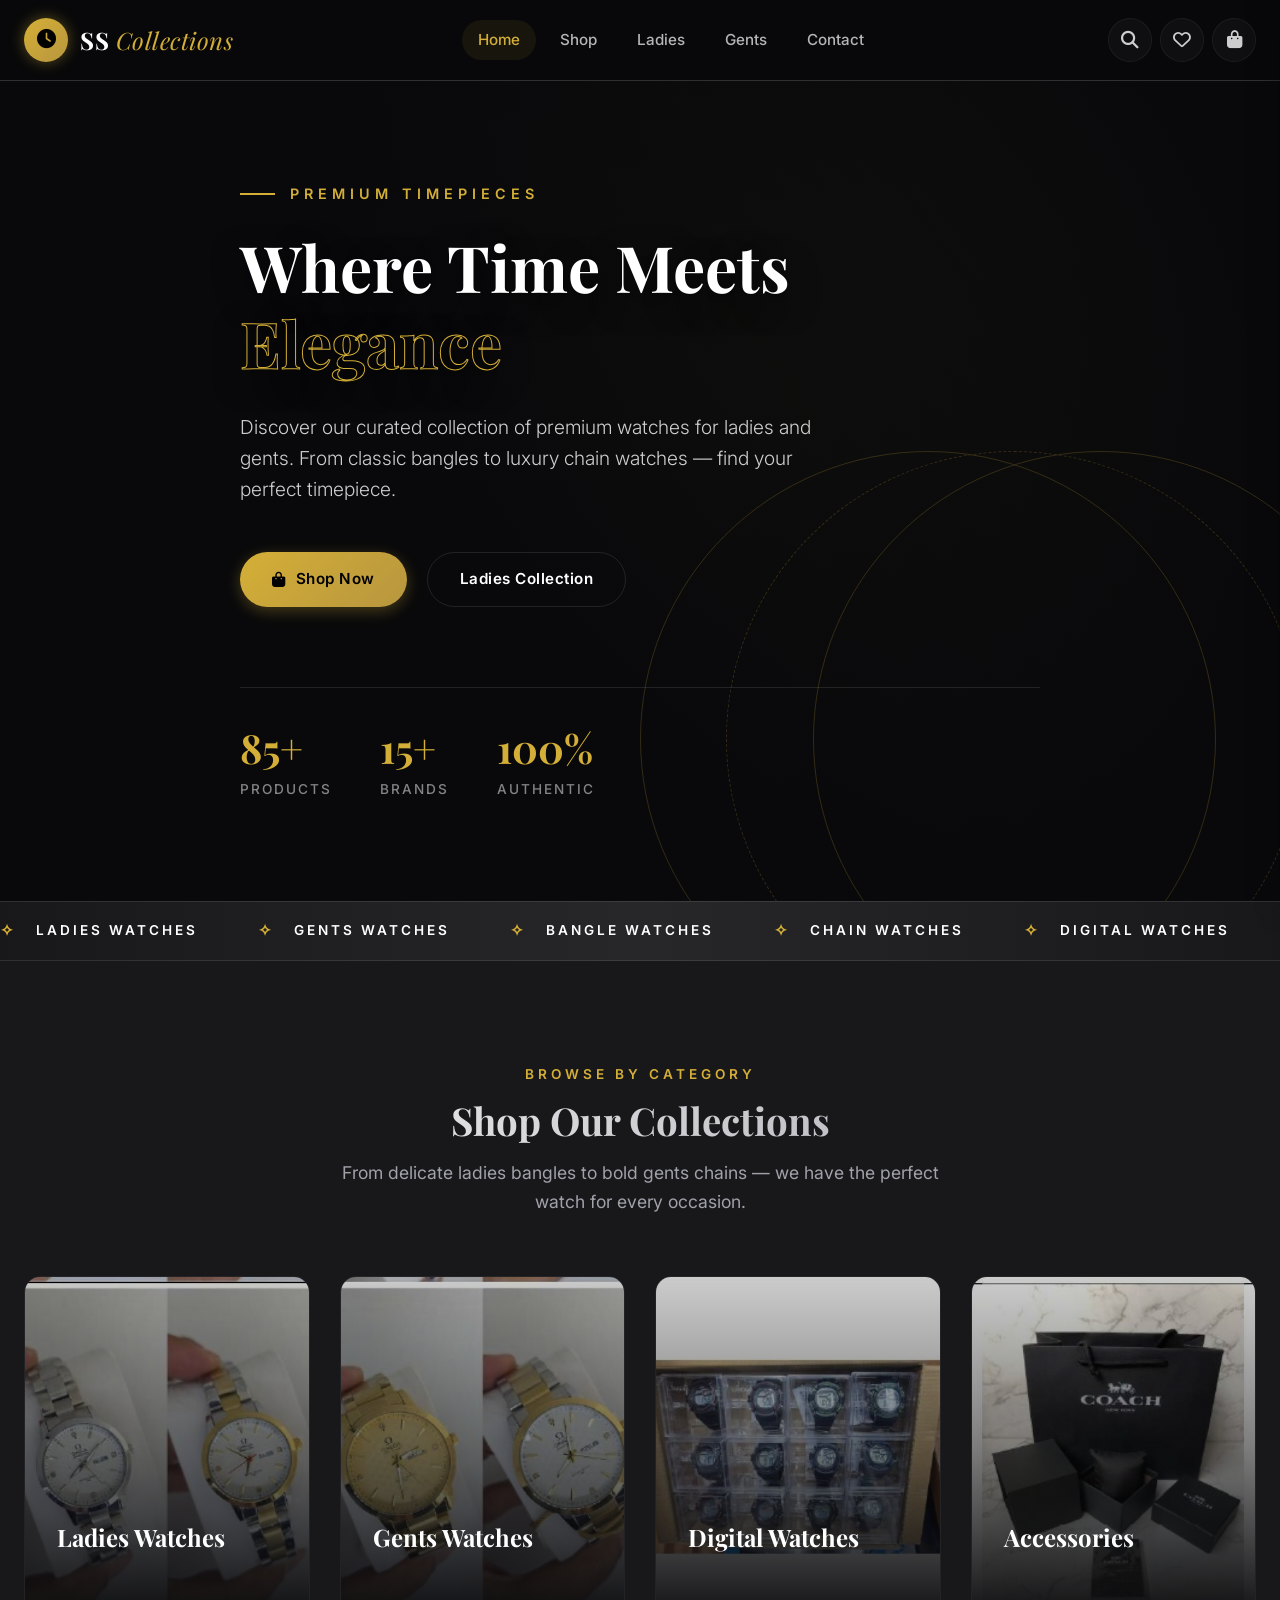
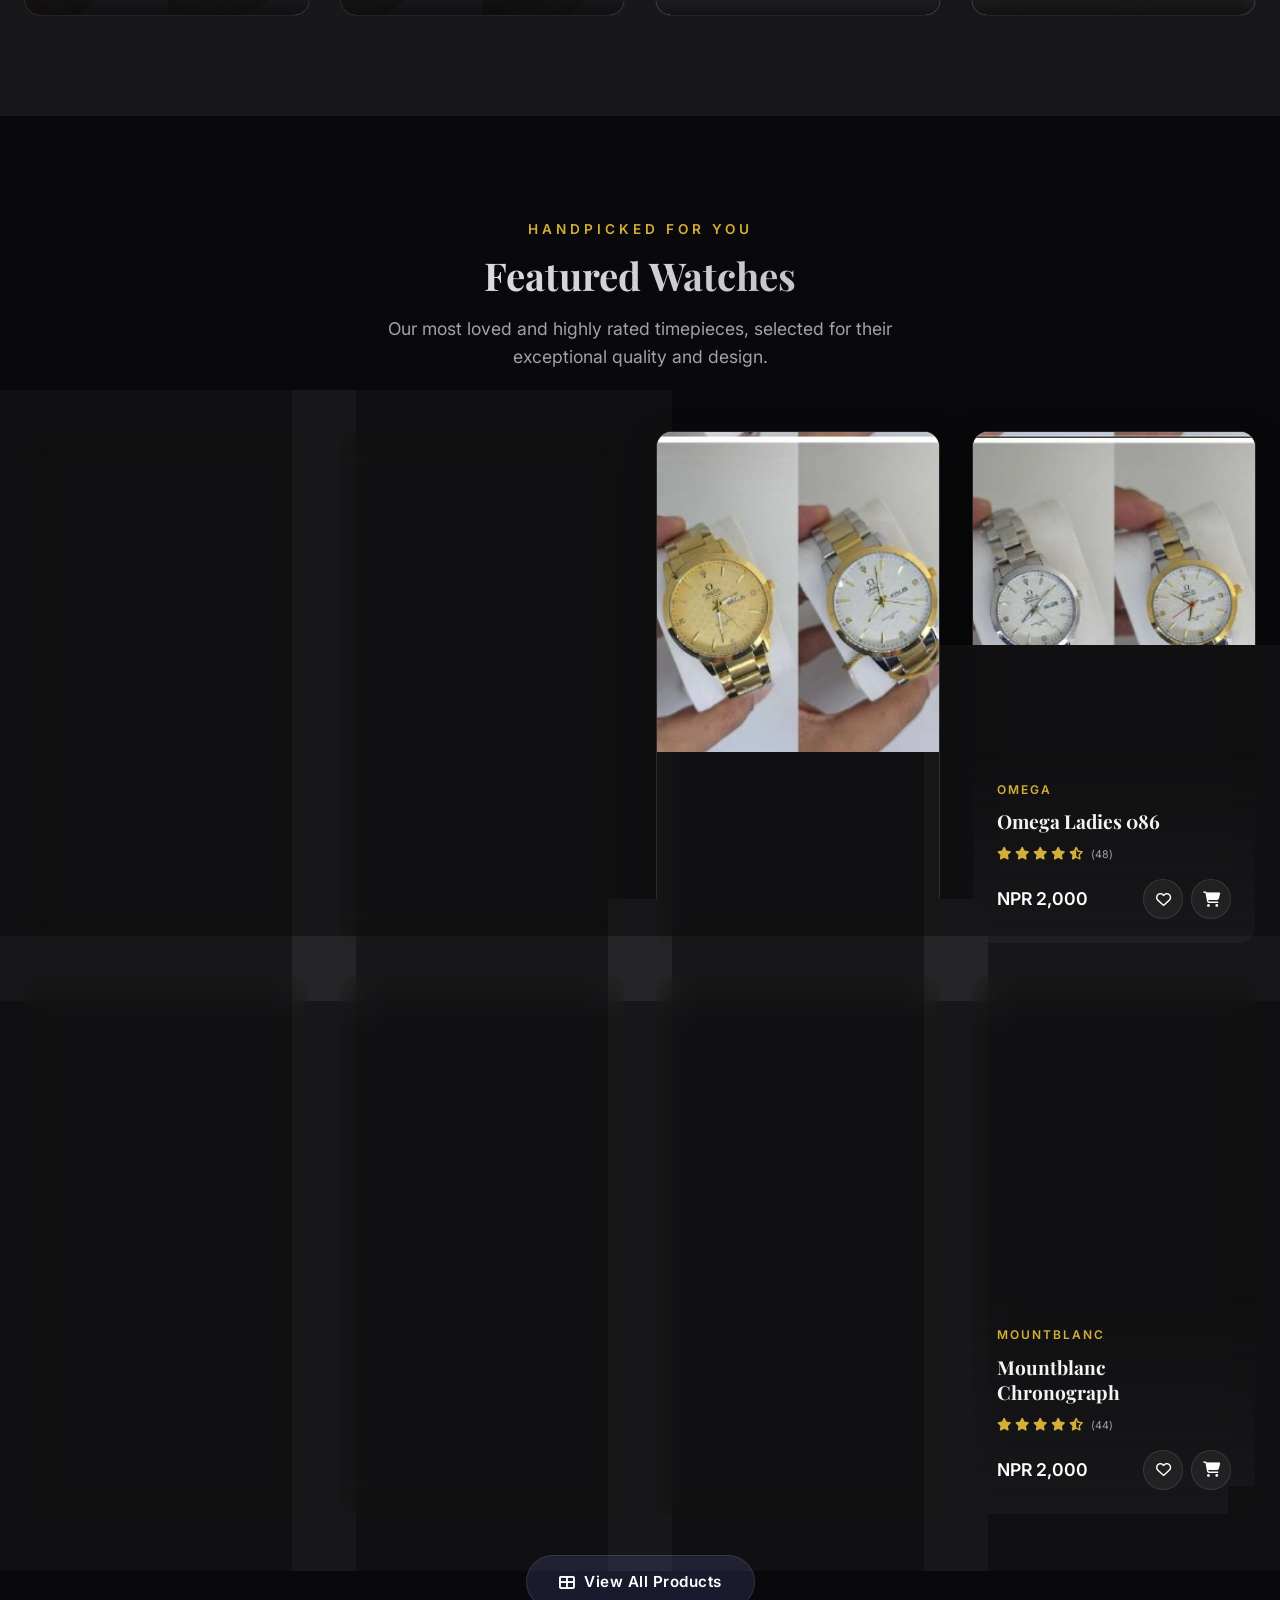
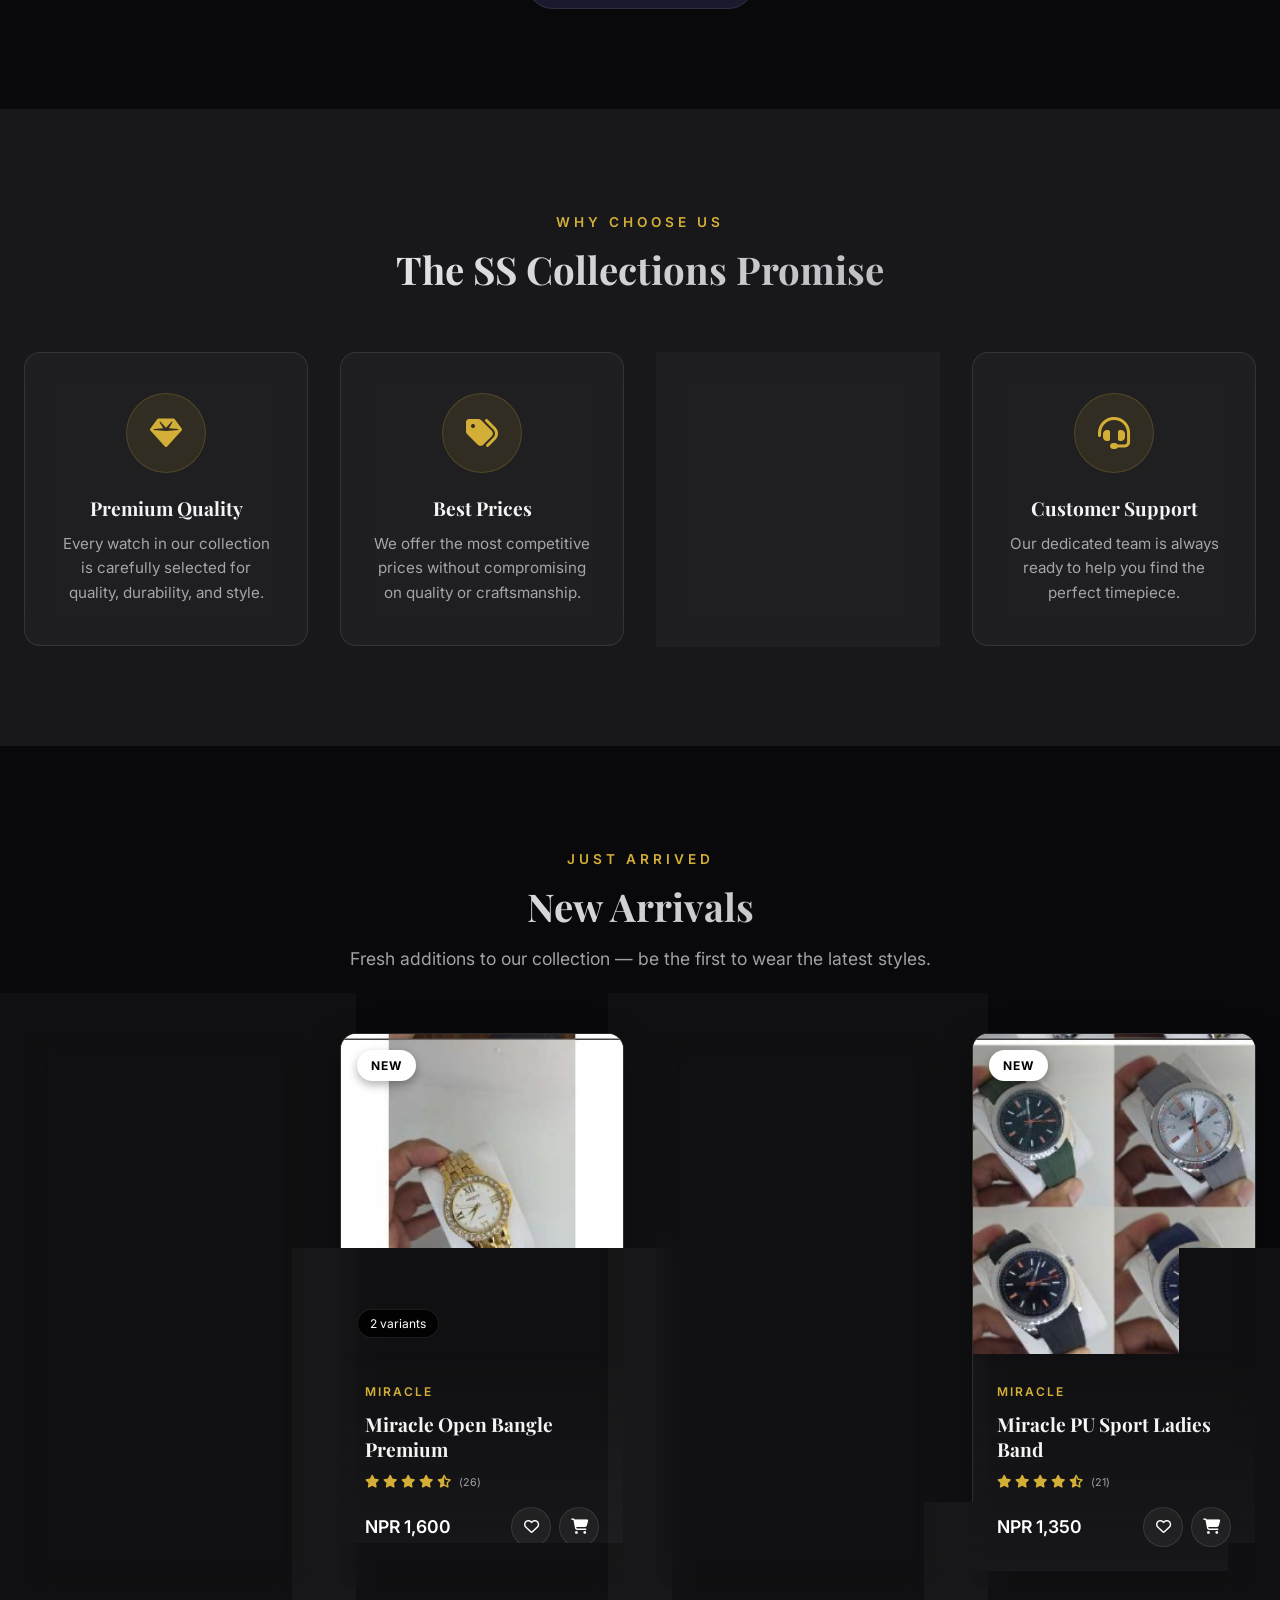
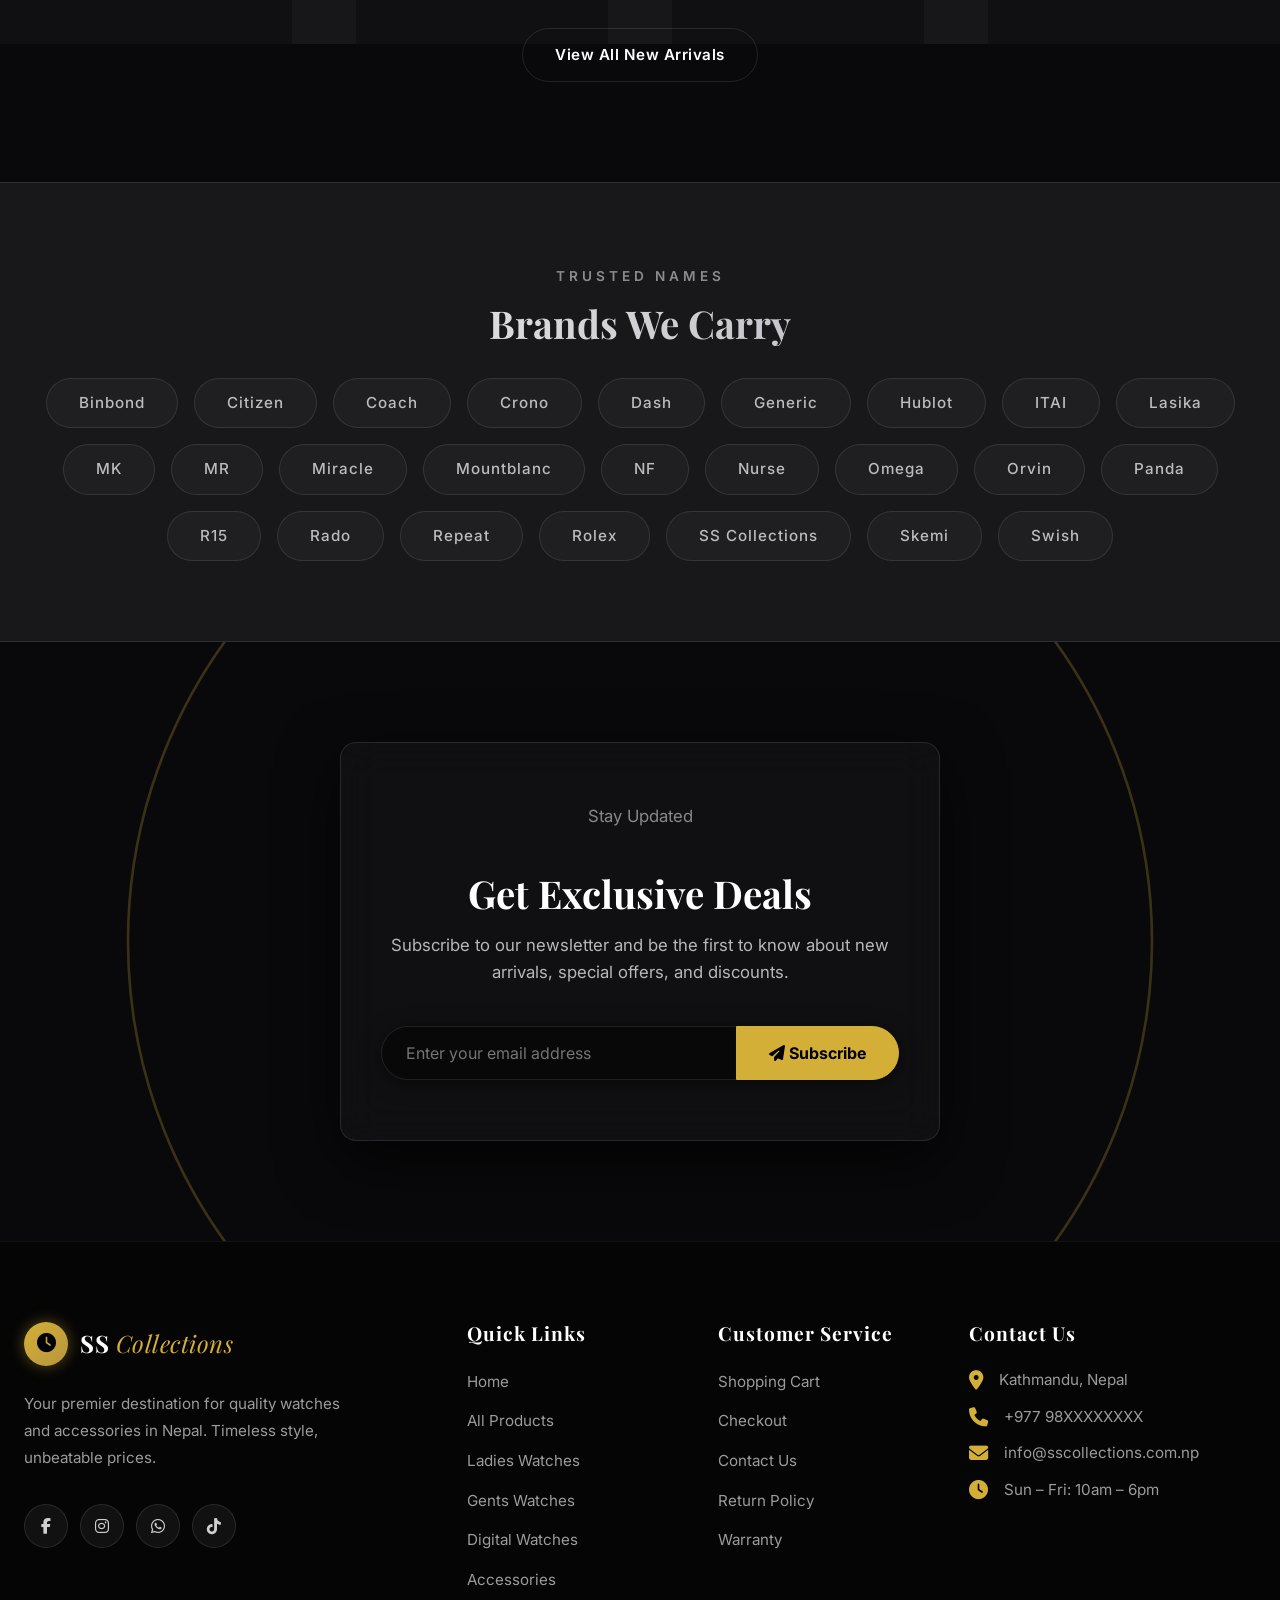
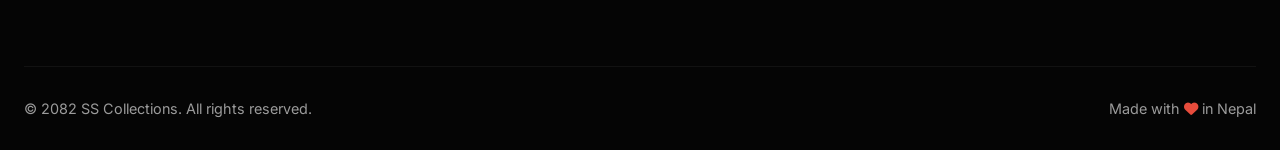
==== website/index.html @ 95a947f8 "feat: redesign frontend with premium dark mode" ====
<!DOCTYPE html>
<html lang="en">
<head>
  <meta charset="UTF-8">
  <meta name="viewport" content="width=device-width, initial-scale=1.0">
  <title>SS Collections – Premium Watches & Accessories</title>
  <meta name="description" content="Shop premium watches, bangle watches, and accessories at SS Collections. Ladies & gents timepieces at the best prices.">
  <link rel="preconnect" href="https://fonts.googleapis.com">
  <link rel="preconnect" href="https://fonts.gstatic.com" crossorigin>
  <link href="https://fonts.googleapis.com/css2?family=Playfair+Display:wght@400;700&family=Inter:wght@300;400;500;600;700&display=swap" rel="stylesheet">
  <link rel="stylesheet" href="https://cdnjs.cloudflare.com/ajax/libs/font-awesome/6.4.0/css/all.min.css">
  <link rel="stylesheet" href="css/style.css">
</head>
<body>

<!-- HEADER -->
<header class="site-header">
  <div class="container">
    <div class="header-top">
      <a href="index.html" class="logo">
        <div class="logo-icon"><i class="fas fa-clock"></i></div>
        <span class="logo-text">SS <span>Collections</span></span>
      </a>
      <nav class="nav-menu" id="navMenu">
        <a href="index.html" class="active">Home</a>
        <a href="shop.html">Shop</a>
        <a href="shop.html?category=ladies">Ladies</a>
        <a href="shop.html?category=gents">Gents</a>
        <a href="contact.html">Contact</a>
      </nav>
      <div class="header-actions">
        <button class="header-btn search-toggle" title="Search"><i class="fas fa-search"></i></button>
        <a href="shop.html?wishlist=1" class="header-btn" title="Wishlist" style="position:relative">
          <i class="far fa-heart"></i>
          <span class="wishlist-badge" style="display:none">0</span>
        </a>
        <button class="header-btn" onclick="openCart()" title="Cart" style="position:relative">
          <i class="fas fa-shopping-bag"></i>
          <span class="cart-badge" style="display:none">0</span>
        </button>
        <button class="hamburger" id="hamburger" onclick="document.getElementById('navMenu').classList.toggle('open'); this.classList.toggle('active')">
          <span></span><span></span><span></span>
        </button>
      </div>
    </div>
  </div>
  <div class="search-bar" id="searchBar">
    <div class="search-bar-inner">
      <i class="fas fa-search" style="color:var(--muted)"></i>
      <input type="text" placeholder="Search watches, brands...">
      <button><i class="fas fa-arrow-right"></i></button>
    </div>
  </div>
</header>

<!-- HERO -->
<section class="hero">
  <div class="hero-bg"></div>
  <div class="container">
    <div class="hero-content">
      <p class="subtitle">Premium Timepieces</p>
      <h1>Where Time Meets <em>Elegance</em></h1>
      <p>Discover our curated collection of premium watches for ladies and gents. From classic bangles to luxury chain watches — find your perfect timepiece.</p>
      <div class="hero-btns">
        <a href="shop.html" class="btn btn-primary btn-icon"><i class="fas fa-shopping-bag"></i> Shop Now</a>
        <a href="shop.html?category=ladies" class="btn btn-outline">Ladies Collection</a>
      </div>
      <div class="hero-stats">
        <div class="hero-stat"><strong id="totalCount">85+</strong><span>Products</span></div>
        <div class="hero-stat"><strong>15+</strong><span>Brands</span></div>
        <div class="hero-stat"><strong>100%</strong><span>Authentic</span></div>
      </div>
    </div>
  </div>
  <div class="hero-decor" aria-hidden="true">
    <div class="hero-decor-circle"></div>
    <div class="hero-decor-circle"></div>
    <div class="hero-decor-circle"></div>
  </div>
</section>

<!-- MARQUEE -->
<div class="marquee-strip">
  <div class="marquee-inner">
    <span>Ladies Watches</span><span>Gents Watches</span><span>Bangle Watches</span>
    <span>Chain Watches</span><span>Digital Watches</span><span>Gift Boxes</span>
    <span>Watch Stands</span><span>Premium Quality</span><span>Best Prices</span>
    <span>Ladies Watches</span><span>Gents Watches</span><span>Bangle Watches</span>
    <span>Chain Watches</span><span>Digital Watches</span><span>Gift Boxes</span>
    <span>Watch Stands</span><span>Premium Quality</span><span>Best Prices</span>
  </div>
</div>

<!-- CATEGORIES -->
<section class="section" style="background: var(--bg2);">
  <div class="container">
    <div class="section-header">
      <p class="subtitle">Browse by Category</p>
      <h2>Shop Our Collections</h2>
      <p>From delicate ladies bangles to bold gents chains — we have the perfect watch for every occasion.</p>
    </div>
    <div class="categories-grid" id="categoriesGrid"></div>
  </div>
</section>

<!-- FEATURED PRODUCTS -->
<section class="section">
  <div class="container">
    <div class="section-header">
      <p class="subtitle">Handpicked For You</p>
      <h2>Featured Watches</h2>
      <p>Our most loved and highly rated timepieces, selected for their exceptional quality and design.</p>
    </div>
    <div class="products-grid" id="featuredGrid"></div>
    <div class="text-center" style="margin-top:40px">
      <a href="shop.html" class="btn btn-dark btn-icon"><i class="fas fa-th-large"></i> View All Products</a>
    </div>
  </div>
</section>

<!-- WHY CHOOSE US -->
<section class="section" style="background: var(--bg2);">
  <div class="container">
    <div class="section-header">
      <p class="subtitle">Why Choose Us</p>
      <h2>The SS Collections Promise</h2>
    </div>
    <div class="features-grid">
      <div class="feature-card">
        <div class="feature-icon"><i class="fas fa-gem"></i></div>
        <h3>Premium Quality</h3>
        <p>Every watch in our collection is carefully selected for quality, durability, and style.</p>
      </div>
      <div class="feature-card">
        <div class="feature-icon"><i class="fas fa-tags"></i></div>
        <h3>Best Prices</h3>
        <p>We offer the most competitive prices without compromising on quality or craftsmanship.</p>
      </div>
      <div class="feature-card">
        <div class="feature-icon"><i class="fas fa-truck"></i></div>
        <h3>Fast Delivery</h3>
        <p>Quick and reliable delivery straight to your doorstep across Nepal.</p>
      </div>
      <div class="feature-card">
        <div class="feature-icon"><i class="fas fa-headset"></i></div>
        <h3>Customer Support</h3>
        <p>Our dedicated team is always ready to help you find the perfect timepiece.</p>
      </div>
    </div>
  </div>
</section>

<!-- NEW ARRIVALS -->
<section class="section">
  <div class="container">
    <div class="section-header">
      <p class="subtitle">Just Arrived</p>
      <h2>New Arrivals</h2>
      <p>Fresh additions to our collection — be the first to wear the latest styles.</p>
    </div>
    <div class="products-grid" id="newGrid"></div>
    <div class="text-center" style="margin-top:40px">
      <a href="shop.html?sort=newest" class="btn btn-outline">View All New Arrivals</a>
    </div>
  </div>
</section>

<!-- BRANDS -->
<section class="brands-section">
  <div class="container">
    <div class="section-header" style="margin-bottom:32px">
      <p class="subtitle" style="color:rgba(255,255,255,0.5)">Trusted Names</p>
      <h2 style="color:#fff">Brands We Carry</h2>
    </div>
    <div class="brands-grid" id="brandsGrid"></div>
  </div>
</section>

<!-- NEWSLETTER -->
<section class="newsletter">
  <div class="container">
    <div class="newsletter-inner">
      <p class="subtitle" style="color:rgba(255,255,255,0.5)">Stay Updated</p>
      <h2>Get Exclusive Deals</h2>
      <p>Subscribe to our newsletter and be the first to know about new arrivals, special offers, and discounts.</p>
      <form class="newsletter-form" onsubmit="event.preventDefault(); showToast('Thank you for subscribing!', 'success')">
        <input type="email" placeholder="Enter your email address" required>
        <button type="submit"><i class="fas fa-paper-plane"></i> Subscribe</button>
      </form>
    </div>
  </div>
</section>

<!-- FOOTER -->
<footer class="site-footer">
  <div class="container">
    <div class="footer-grid">
      <div class="footer-brand">
        <a href="index.html" class="logo">
          <div class="logo-icon"><i class="fas fa-clock"></i></div>
          <span class="logo-text" style="color:#fff">SS <span>Collections</span></span>
        </a>
        <p>Your premier destination for quality watches and accessories in Nepal. Timeless style, unbeatable prices.</p>
        <div class="footer-social">
          <a href="#" class="social-btn"><i class="fab fa-facebook-f"></i></a>
          <a href="#" class="social-btn"><i class="fab fa-instagram"></i></a>
          <a href="#" class="social-btn"><i class="fab fa-whatsapp"></i></a>
          <a href="#" class="social-btn"><i class="fab fa-tiktok"></i></a>
        </div>
      </div>
      <div class="footer-col">
        <h4>Quick Links</h4>
        <ul>
          <li><a href="index.html">Home</a></li>
          <li><a href="shop.html">All Products</a></li>
          <li><a href="shop.html?category=ladies">Ladies Watches</a></li>
          <li><a href="shop.html?category=gents">Gents Watches</a></li>
          <li><a href="shop.html?category=digital">Digital Watches</a></li>
          <li><a href="shop.html?category=accessories">Accessories</a></li>
        </ul>
      </div>
      <div class="footer-col">
        <h4>Customer Service</h4>
        <ul>
          <li><a href="cart.html">Shopping Cart</a></li>
          <li><a href="checkout.html">Checkout</a></li>
          <li><a href="contact.html">Contact Us</a></li>
          <li><a href="#">Return Policy</a></li>
          <li><a href="#">Warranty</a></li>
        </ul>
      </div>
      <div class="footer-col">
        <h4>Contact Us</h4>
        <ul class="footer-contact">
          <li><i class="fas fa-map-marker-alt"></i><span>Kathmandu, Nepal</span></li>
          <li><i class="fas fa-phone"></i><span>+977 98XXXXXXXX</span></li>
          <li><i class="fas fa-envelope"></i><span>info@sscollections.com.np</span></li>
          <li><i class="fas fa-clock"></i><span>Sun – Fri: 10am – 6pm</span></li>
        </ul>
      </div>
    </div>
    <div class="footer-bottom">
      <p>© 2082 SS Collections. All rights reserved.</p>
      <p>Made with <i class="fas fa-heart" style="color:#e74c3c"></i> in Nepal</p>
    </div>
  </div>
</footer>

<!-- CART DRAWER -->
<div class="cart-drawer" id="cartDrawer">
  <div class="cart-drawer-header">
    <h3>Shopping Cart &nbsp;<span class="cart-badge" style="display:none; position:static; background:var(--gold)">0</span></h3>
    <button class="close-cart" onclick="closeCart()"><i class="fas fa-times"></i></button>
  </div>
  <div class="cart-drawer-body" id="cartDrawerBody"></div>
  <div class="cart-drawer-footer" id="cartDrawerFooter" style="display:none">
    <div class="cart-total-row">
      <span>Subtotal</span>
      <span class="amount" id="cartDrawerTotal">NPR 0</span>
    </div>
    <a href="cart.html" class="btn btn-outline btn-full">View Cart</a>
    <a href="checkout.html" class="btn btn-primary btn-full" style="margin-top:8px">Checkout</a>
  </div>
</div>
<div class="cart-overlay" id="cartOverlay" onclick="closeCart()"></div>

<!-- PRODUCT MODAL -->
<div class="modal" id="productModal">
  <div class="modal-overlay"></div>
  <div class="modal-content">
    <button class="modal-close" onclick="closeModal()"><i class="fas fa-times"></i></button>
    <div class="modal-body"></div>
  </div>
</div>

<!-- BACK TO TOP -->
<button id="backToTop" title="Back to top"><i class="fas fa-arrow-up"></i></button>

<script src="js/products.js"></script>
<script src="js/app.js"></script>
<script>
  document.addEventListener('DOMContentLoaded', () => {
    // Categories
    const catGrid = document.getElementById('categoriesGrid');
    if (catGrid) {
      catGrid.innerHTML = CATEGORIES.map(c => `
        <a href="shop.html?category=${c.id}" class="category-card">
          <img src="${IMG_BASE}${c.image}" alt="${c.name}" onerror="this.style.display='none'">
          <div class="category-overlay">
            <i class="fas ${c.icon}"></i>
            <h3>${c.name}</h3>
            <p>${c.desc}</p>
          </div>
          <div class="category-arrow"><i class="fas fa-arrow-right"></i></div>
        </a>
      `).join('');
    }

    // Featured Products
    const featuredGrid = document.getElementById('featuredGrid');
    if (featuredGrid) {
      const featured = PRODUCTS.filter(p => p.featured).slice(0, 8);
      featuredGrid.innerHTML = featured.map(p => createProductCard(p)).join('');
    }

    // New Arrivals
    const newGrid = document.getElementById('newGrid');
    if (newGrid) {
      const newArrivals = PRODUCTS.filter(p => p.isNew).slice(0, 4);
      newGrid.innerHTML = newArrivals.map(p => createProductCard(p)).join('');
    }

    // Brands
    const brandsGrid = document.getElementById('brandsGrid');
    if (brandsGrid) {
      brandsGrid.innerHTML = BRANDS.map(b => `
        <a href="shop.html?brand=${encodeURIComponent(b)}" class="brand-pill">${b}</a>
      `).join('');
    }

    // Total count
    const totalEl = document.getElementById('totalCount');
    if (totalEl) totalEl.textContent = PRODUCTS.length + '+';
  });
</script>
</body>
</html>
---- website/css/style.css ----
/* ===== RESET & ROOT ===== */
*, *::before, *::after { box-sizing: border-box; margin: 0; padding: 0; }
html { scroll-behavior: smooth; font-size: 16px; }
body { 
  font-family: 'Inter', sans-serif; 
  background: #09090b; 
  color: #f4f4f5; 
  line-height: 1.6; 
  overflow-x: hidden; 
}
img { max-width: 100%; display: block; }
a { text-decoration: none; color: inherit; transition: all 0.3s ease; }
button { cursor: pointer; border: none; background: none; font-family: inherit; }
input, select, textarea { font-family: inherit; }
ul { list-style: none; }

:root {
  --bg: #09090b;
  --bg2: #18181b;
  --primary: #c9a84c;
  --gold: #d4af37;
  --gold-light: #f3e5ab;
  --gold-pale: rgba(212, 175, 55, 0.15);
  --text: #f4f4f5;
  --muted: #a1a1aa;
  --border: rgba(255, 255, 255, 0.1);
  --card: rgba(24, 24, 27, 0.6);
  --header: rgba(9, 9, 11, 0.85);
  --footer: #050505;
  --radius: 16px;
  --radius-sm: 8px;
  --shadow: 0 8px 32px 0 rgba(0, 0, 0, 0.3);
  --shadow-md: 0 12px 40px 0 rgba(0, 0, 0, 0.5);
  --shadow-lg: 0 20px 60px 0 rgba(0, 0, 0, 0.7);
  --transition: 0.3s cubic-bezier(0.4, 0, 0.2, 1);
  --glass-bg: rgba(255, 255, 255, 0.03);
  --glass-border: rgba(255, 255, 255, 0.05);
}

/* Glassmorphism utility */
.glass {
  background: var(--glass-bg);
  backdrop-filter: blur(12px);
  -webkit-backdrop-filter: blur(12px);
  border: 1px solid var(--glass-border);
}

/* ===== TYPOGRAPHY ===== */
h1,h2,h3,h4,h5 { font-family: 'Playfair Display', serif; font-weight: 700; line-height: 1.2; }
h1 { font-size: clamp(2.5rem, 5vw, 4.5rem); }
h2 { font-size: clamp(2rem, 3vw, 3rem); }
h3 { font-size: 1.2rem; }

/* ===== UTILITIES ===== */
.container { max-width: 1400px; margin: 0 auto; padding: 0 24px; }
.section { padding: 100px 0; }
.section-header { text-align: center; margin-bottom: 60px; position: relative; }
.section-header .subtitle { color: var(--gold); font-size: 0.85rem; font-weight: 600; letter-spacing: 4px; text-transform: uppercase; margin-bottom: 12px; display: inline-block; }
.section-header h2 { margin-bottom: 16px; background: linear-gradient(to right, #fff, #a1a1aa); -webkit-background-clip: text; -webkit-text-fill-color: transparent; }
.section-header p { color: var(--muted); max-width: 600px; margin: 0 auto; font-size: 1.1rem; }
.text-center { text-align: center; }
.text-gold { color: var(--gold); }
.text-muted { color: var(--muted); }

/* ===== BUTTONS ===== */
.btn { 
  display: inline-flex; align-items: center; justify-content: center; gap: 8px; 
  padding: 14px 32px; border-radius: 30px; font-weight: 600; font-size: 0.95rem; 
  transition: all var(--transition); white-space: nowrap; letter-spacing: 0.5px;
}
.btn-primary { 
  background: linear-gradient(135deg, var(--gold), #b8963e); 
  color: #000; 
  box-shadow: 0 4px 15px rgba(212, 175, 55, 0.3);
}
.btn-primary:hover { 
  transform: translateY(-2px); 
  box-shadow: 0 8px 25px rgba(212, 175, 55, 0.4); 
}
.btn-outline { 
  background: transparent; 
  color: #fff; 
  border: 1px solid var(--border); 
}
.btn-outline:hover { 
  border-color: var(--gold); color: var(--gold); 
  background: rgba(212, 175, 55, 0.05);
}
.btn-dark { background: #1a1a2e; color: #fff; border: 1px solid rgba(255,255,255,0.1); }
.btn-dark:hover { background: #2a2a3e; border-color: rgba(255,255,255,0.2); }
.btn-sm { padding: 10px 20px; font-size: 0.85rem; }
.btn-full { width: 100%; justify-content: center; }
.btn-icon { gap: 10px; }

/* ===== BADGES ===== */
.badge { display: inline-block; padding: 4px 12px; border-radius: 20px; font-size: 0.72rem; font-weight: 700; text-transform: uppercase; letter-spacing: 0.5px; }
.badge-ladies { background: rgba(194, 24, 91, 0.15); color: #f48fb1; border: 1px solid rgba(194,24,91,0.3); }
.badge-gents  { background: rgba(21, 101, 192, 0.15); color: #90caf9; border: 1px solid rgba(21,101,192,0.3); }
.badge-digital{ background: rgba(46, 125, 50, 0.15); color: #a5d6a7; border: 1px solid rgba(46,125,50,0.3); }
.badge-accessories { background: rgba(230, 81, 0, 0.15); color: #ffcc80; border: 1px solid rgba(230,81,0,0.3); }
.badge-new    { background: var(--gold-pale); color: var(--gold); border: 1px solid var(--gold); }
.badge-stock.in  { background: rgba(46, 125, 50, 0.15); color: #a5d6a7; }
.badge-stock.out { background: rgba(198, 40, 40, 0.15); color: #ef9a9a; }

/* ===== HEADER ===== */
.site-header { position: sticky; top: 0; z-index: 1000; background: var(--header); backdrop-filter: blur(16px); -webkit-backdrop-filter: blur(16px); border-bottom: 1px solid var(--border); transition: all var(--transition); }
.site-header.scrolled { box-shadow: var(--shadow); }
.header-top { display: flex; align-items: center; justify-content: space-between; height: 80px; gap: 20px; }

.logo { display: flex; align-items: center; gap: 12px; }
.logo-icon { width: 44px; height: 44px; background: linear-gradient(135deg, var(--gold), #b8963e); border-radius: 50%; display: flex; align-items: center; justify-content: center; box-shadow: 0 0 15px rgba(212,175,55,0.4); }
.logo-icon i { color: #000; font-size: 1.2rem; }
.logo-text { color: #fff; font-family: 'Playfair Display', serif; font-size: 1.5rem; font-weight: 700; letter-spacing: 0.5px; }
.logo-text span { color: var(--gold); font-weight: 400; font-style: italic; }

.nav-menu { display: flex; align-items: center; gap: 8px; }
.nav-menu a { color: rgba(255,255,255,0.7); padding: 8px 16px; border-radius: 20px; font-size: 0.95rem; font-weight: 500; transition: all var(--transition); }
.nav-menu a:hover, .nav-menu a.active { color: var(--gold); background: rgba(212, 175, 55, 0.08); }

.header-actions { display: flex; align-items: center; gap: 8px; }
.header-btn { position: relative; width: 44px; height: 44px; display: flex; align-items: center; justify-content: center; color: rgba(255,255,255,0.8); border-radius: 50%; transition: all var(--transition); background: rgba(255,255,255,0.03); border: 1px solid rgba(255,255,255,0.05); }
.header-btn:hover { color: var(--gold); background: rgba(212,175,55,0.1); border-color: rgba(212,175,55,0.2); transform: translateY(-2px); }
.header-btn i { font-size: 1.1rem; }
.cart-badge, .wishlist-badge { position: absolute; top: -2px; right: -2px; min-width: 20px; height: 20px; background: var(--gold); color: #000; border-radius: 50%; font-size: 0.7rem; font-weight: 700; display: flex; align-items: center; justify-content: center; box-shadow: 0 2px 5px rgba(0,0,0,0.5); }

.search-bar { position: absolute; top: 100%; left: 0; right: 0; background: var(--bg2); border-bottom: 1px solid var(--border); padding: 0; max-height: 0; overflow: hidden; transition: max-height var(--transition), padding var(--transition); z-index: -1; }
.search-bar.open { max-height: 100px; padding: 20px 24px; box-shadow: var(--shadow-md); }
.search-bar-inner { display: flex; align-items: center; gap: 16px; max-width: 700px; margin: 0 auto; background: var(--bg); border: 1px solid var(--border); border-radius: 30px; padding: 12px 24px; }
.search-bar input { flex: 1; border: none; background: none; font-size: 1rem; outline: none; color: #fff; }
.search-bar button { color: var(--gold); font-size: 1.2rem; transition: transform 0.3s; }
.search-bar button:hover { transform: scale(1.1); }

.hamburger { display: none; flex-direction: column; gap: 6px; padding: 10px; }
.hamburger span { width: 24px; height: 2px; background: rgba(255,255,255,0.8); border-radius: 2px; transition: all var(--transition); }
.hamburger.active span:nth-child(1) { transform: rotate(45deg) translate(6px, 6px); }
.hamburger.active span:nth-child(2) { opacity: 0; }
.hamburger.active span:nth-child(3) { transform: rotate(-45deg) translate(6px, -6px); }

/* ===== HERO ===== */
.hero { min-height: 100vh; display: flex; align-items: center; position: relative; overflow: hidden; margin-top: -80px; padding-top: 80px; }
.hero-bg { position: absolute; inset: 0; z-index: 0; }
.hero-bg::after { content:''; position:absolute; inset:0; background: radial-gradient(circle at center, rgba(9,9,11,0.4) 0%, #09090b 80%); }
.hero-video { width: 100%; height: 100%; object-fit: cover; opacity: 0.5; filter: grayscale(50%) contrast(1.2); }
/* Fallback gradient if no video */
.hero:not(:has(video)) .hero-bg { background: radial-gradient(circle at top right, rgba(201,168,76,0.15) 0%, #09090b 60%); }

.hero-content { position: relative; z-index: 1; max-width: 800px; padding: 40px 0; }
.hero .subtitle { display: inline-block; color: var(--gold); font-size: 0.9rem; font-weight: 600; letter-spacing: 5px; text-transform: uppercase; margin-bottom: 24px; position: relative; padding-left: 50px; }
.hero .subtitle::before { content: ''; position: absolute; left: 0; top: 50%; width: 35px; height: 2px; background: var(--gold); }
.hero h1 { color: #fff; margin-bottom: 30px; text-shadow: 0 10px 30px rgba(0,0,0,0.5); }
.hero h1 em { color: transparent; -webkit-text-stroke: 1px var(--gold); font-style: normal; position: relative; }
.hero h1 em::after { content: 'Elegance'; position: absolute; left: 0; top: 0; color: var(--gold); opacity: 0; transition: opacity 0.5s; }
.hero h1 em:hover::after { opacity: 1; }
.hero p { color: rgba(255,255,255,0.8); font-size: 1.2rem; margin-bottom: 48px; max-width: 580px; font-weight: 300; }
.hero-btns { display: flex; gap: 20px; flex-wrap: wrap; }
.hero-stats { display: flex; gap: 48px; margin-top: 80px; flex-wrap: wrap; border-top: 1px solid rgba(255,255,255,0.1); padding-top: 40px; }
.hero-stat strong { display: block; color: var(--gold); font-size: 2.5rem; font-family: 'Playfair Display', serif; line-height: 1; margin-bottom: 8px; }
.hero-stat span { color: rgba(255,255,255,0.5); font-size: 0.85rem; text-transform: uppercase; letter-spacing: 2px; font-weight: 500; }

.hero-decor { position: absolute; right: 5%; top: 50%; transform: translateY(-50%); width: 45%; max-width: 600px; opacity: 0.2; pointer-events: none; z-index: 0; }
.hero-decor-circle { width: 100%; aspect-ratio: 1; border: 1px solid var(--gold); border-radius: 50%; position: absolute; top: 0; left: 0; animation: spin 40s linear infinite; }
.hero-decor-circle:nth-child(2) { inset: 15%; animation-duration: 30s; animation-direction: reverse; border-style: dashed; }
.hero-decor-circle:nth-child(3) { inset: 30%; animation-duration: 20s; }
@keyframes spin { 100% { transform: rotate(360deg); } }

/* ===== MARQUEE ===== */
.marquee-strip { background: linear-gradient(90deg, #18181b, #27272a, #18181b); padding: 16px 0; overflow: hidden; border-top: 1px solid var(--border); border-bottom: 1px solid var(--border); }
.marquee-inner { display: flex; gap: 60px; white-space: nowrap; animation: marquee 30s linear infinite; }
.marquee-inner span { color: #fff; font-size: 0.85rem; font-weight: 600; letter-spacing: 3px; text-transform: uppercase; display: flex; align-items: center; gap: 20px; }
.marquee-inner span::before { content: '✧'; color: var(--gold); font-size: 1rem; }
@keyframes marquee { 0% { transform: translateX(0); } 100% { transform: translateX(-50%); } }

/* ===== CATEGORIES ===== */
.categories-grid { display: grid; grid-template-columns: repeat(auto-fit, minmax(280px, 1fr)); gap: 30px; }
.category-card { position: relative; border-radius: var(--radius); overflow: hidden; height: 340px; cursor: pointer; border: 1px solid rgba(255,255,255,0.05); }
.category-card img { width: 100%; height: 100%; object-fit: cover; transition: transform 0.7s cubic-bezier(0.4, 0, 0.2, 1); filter: brightness(0.8); }
.category-card:hover img { transform: scale(1.1); filter: brightness(0.5); }
.category-overlay { position: absolute; inset: 0; background: linear-gradient(to top, rgba(9,9,11,0.95) 0%, rgba(9,9,11,0.4) 50%, transparent 100%); display: flex; flex-direction: column; justify-content: flex-end; padding: 32px; transition: all 0.5s; }
.category-overlay i { color: var(--gold); font-size: 2rem; margin-bottom: 16px; transform: translateY(20px); opacity: 0; transition: all 0.4s ease; }
.category-card:hover .category-overlay i { transform: translateY(0); opacity: 1; }
.category-overlay h3 { color: #fff; margin-bottom: 8px; font-size: 1.5rem; transition: transform 0.3s; }
.category-card:hover .category-overlay h3 { color: var(--gold); transform: translateY(-5px); }
.category-overlay p { color: rgba(255,255,255,0.6); font-size: 0.9rem; transform: translateY(20px); opacity: 0; transition: all 0.4s ease 0.1s; }
.category-card:hover .category-overlay p { transform: translateY(0); opacity: 1; }
.category-arrow { position: absolute; top: 24px; right: 24px; width: 44px; height: 44px; background: rgba(255,255,255,0.1); backdrop-filter: blur(10px); border-radius: 50%; display: flex; align-items: center; justify-content: center; color: #fff; font-size: 1rem; transition: all 0.4s; opacity: 0; transform: translate(-10px, 10px); }
.category-card:hover .category-arrow { opacity: 1; transform: translate(0, 0); background: var(--gold); color: #000; box-shadow: 0 0 20px rgba(212,175,55,0.5); }

/* ===== PRODUCT CARDS ===== */
.products-grid { display: grid; grid-template-columns: repeat(auto-fill, minmax(280px, 1fr)); gap: 32px; }
.products-grid.list-view { grid-template-columns: 1fr; }
.products-grid.list-view .product-card { display: grid; grid-template-columns: 240px 1fr; }
.products-grid.list-view .card-img-wrap { height: 100%; min-height: 240px; }

.product-card { background: var(--glass-bg); backdrop-filter: blur(16px); -webkit-backdrop-filter: blur(16px); border: 1px solid var(--border); border-radius: var(--radius); overflow: hidden; box-shadow: var(--shadow); transition: all 0.4s cubic-bezier(0.175, 0.885, 0.32, 1.275); position: relative; }
.product-card::before { content: ''; position: absolute; inset: 0; background: linear-gradient(135deg, rgba(255,255,255,0.1) 0%, transparent 100%); opacity: 0; transition: opacity 0.4s; pointer-events: none; z-index: 2; }
.product-card:hover { transform: translateY(-10px); box-shadow: var(--shadow-lg); border-color: rgba(212,175,55,0.3); }
.product-card:hover::before { opacity: 1; }

.card-img-wrap { position: relative; height: 320px; overflow: hidden; cursor: pointer; background: #fff; }
.card-img-wrap img { width: 100%; height: 100%; object-fit: cover; transition: transform 0.6s ease; mix-blend-mode: multiply; }
.product-card:hover .card-img-wrap img { transform: scale(1.08); }
.img-placeholder { width: 100%; height: 100%; display: flex; align-items: center; justify-content: center; background: var(--bg2); color: var(--muted); font-size: 3rem; }

.card-overlay { position: absolute; inset: 0; background: rgba(9,9,11,0.6); display: flex; align-items: center; justify-content: center; opacity: 0; transition: opacity 0.3s; backdrop-filter: blur(4px); }
.product-card:hover .card-overlay { opacity: 1; }
.btn-quickview { background: rgba(255,255,255,0.1); backdrop-filter: blur(10px); border: 1px solid rgba(255,255,255,0.2); color: #fff; padding: 12px 24px; border-radius: 30px; font-size: 0.9rem; font-weight: 600; display: flex; align-items: center; gap: 8px; transition: all 0.3s; transform: translateY(20px); }
.product-card:hover .btn-quickview { transform: translateY(0); }
.btn-quickview:hover { background: var(--gold); color: #000; border-color: var(--gold); }

.card-badge { position: absolute; top: 16px; left: 16px; background: var(--gold); color: #000; padding: 6px 14px; border-radius: 20px; font-size: 0.75rem; font-weight: 700; text-transform: uppercase; letter-spacing: 1px; z-index: 2; box-shadow: 0 4px 10px rgba(0,0,0,0.3); }
.card-badge.new { background: #fff; color: #000; }
.card-variants { position: absolute; bottom: 16px; left: 16px; background: rgba(0,0,0,0.8); color: #fff; padding: 4px 12px; border-radius: 20px; font-size: 0.75rem; z-index: 2; border: 1px solid rgba(255,255,255,0.1); }

.card-body { padding: 24px; position: relative; z-index: 3; background: linear-gradient(to bottom, transparent, var(--bg2)); }
.card-brand { font-size: 0.75rem; color: var(--gold); font-weight: 600; text-transform: uppercase; letter-spacing: 2px; }
.card-name { font-family: 'Playfair Display', serif; font-size: 1.2rem; font-weight: 700; margin: 8px 0 12px; cursor: pointer; line-height: 1.3; display: -webkit-box; -webkit-line-clamp: 2; -webkit-box-orient: vertical; overflow: hidden; transition: color 0.3s; }
.card-name:hover { color: var(--gold); }
.card-stars { display: flex; align-items: center; gap: 4px; font-size: 0.8rem; color: #d4af37; margin-bottom: 16px; }
.card-stars small { color: var(--muted); margin-left: 4px; }
.card-footer { display: flex; align-items: center; justify-content: space-between; gap: 8px; margin-top: auto; }
.card-price { font-weight: 600; font-size: 1.1rem; color: #fff; }
.card-actions { display: flex; gap: 8px; }
.btn-wish, .btn-cart { width: 40px; height: 40px; border-radius: 50%; display: flex; align-items: center; justify-content: center; font-size: 0.95rem; transition: all 0.3s cubic-bezier(0.175, 0.885, 0.32, 1.275); background: rgba(255,255,255,0.05); border: 1px solid rgba(255,255,255,0.1); color: #fff; }
.btn-wish:hover, .btn-wish.active { border-color: #ef4444; color: #ef4444; background: rgba(239, 68, 68, 0.1); transform: scale(1.1); }
.btn-cart:hover { border-color: var(--gold); background: var(--gold); color: #000; transform: scale(1.1); box-shadow: 0 0 15px rgba(212,175,55,0.4); }

/* ===== WHY US ===== */
.features-grid { display: grid; grid-template-columns: repeat(auto-fit, minmax(260px, 1fr)); gap: 32px; }
.feature-card { text-align: center; padding: 40px 32px; background: var(--glass-bg); backdrop-filter: blur(16px); -webkit-backdrop-filter: blur(16px); border-radius: var(--radius); border: 1px solid var(--border); transition: all 0.4s; position: relative; overflow: hidden; }
.feature-card::before { content:''; position:absolute; inset:0; background: radial-gradient(circle at center, rgba(212,175,55,0.1) 0%, transparent 70%); opacity:0; transition:opacity 0.4s; }
.feature-card:hover { transform: translateY(-5px); border-color: rgba(212,175,55,0.3); box-shadow: var(--shadow-md); }
.feature-card:hover::before { opacity:1; }
.feature-icon { width: 80px; height: 80px; background: rgba(212,175,55,0.1); border: 1px solid rgba(212,175,55,0.2); border-radius: 50%; display: flex; align-items: center; justify-content: center; margin: 0 auto 24px; position: relative; transition: all 0.4s; }
.feature-card:hover .feature-icon { transform: scale(1.1) rotate(5deg); background: var(--gold); }
.feature-icon i { color: var(--gold); font-size: 2rem; transition: color 0.4s; }
.feature-card:hover .feature-icon i { color: #000; }
.feature-card h3 { margin-bottom: 12px; font-size: 1.2rem; }
.feature-card p { color: rgba(255,255,255,0.6); font-size: 0.95rem; line-height: 1.6; }

/* ===== BRANDS ===== */
.brands-section { background: var(--bg2); padding: 80px 0; border-top: 1px solid var(--border); border-bottom: 1px solid var(--border); }
.brands-grid { display: flex; flex-wrap: wrap; justify-content: center; gap: 16px; }
.brand-pill { padding: 12px 32px; background: rgba(255,255,255,0.03); color: rgba(255,255,255,0.7); border: 1px solid rgba(255,255,255,0.1); border-radius: 40px; font-size: 0.95rem; font-weight: 500; letter-spacing: 1px; cursor: pointer; transition: all 0.3s; }
.brand-pill:hover { background: var(--gold); color: #000; border-color: var(--gold); transform: translateY(-3px); box-shadow: 0 5px 15px rgba(212,175,55,0.3); }

/* ===== NEWSLETTER ===== */
.newsletter { position: relative; padding: 100px 0; overflow: hidden; }
.newsletter::before { content:''; position:absolute; inset:0; background: url('data:image/svg+xml;utf8,<svg viewBox="0 0 100 100" xmlns="http://www.w3.org/2000/svg"><rect width="100" height="100" fill="%2309090b"/><circle cx="50" cy="50" r="40" fill="none" stroke="%23d4af37" stroke-width="0.2" opacity="0.5"/></svg>') center/cover; opacity: 0.5; z-index: -1; }
.newsletter-inner { max-width: 600px; margin: 0 auto; text-align: center; background: var(--glass-bg); backdrop-filter: blur(20px); -webkit-backdrop-filter: blur(20px); border: 1px solid var(--border); padding: 60px 40px; border-radius: var(--radius); box-shadow: var(--shadow-lg); }
.newsletter h2 { color: #fff; margin-bottom: 16px; }
.newsletter p { color: rgba(255,255,255,0.7); margin-bottom: 40px; font-size: 1.05rem; }
.newsletter-form { display: flex; gap: 0; box-shadow: 0 4px 20px rgba(0,0,0,0.5); border-radius: 30px; }
.newsletter-form input { flex: 1; padding: 16px 24px; border: 1px solid var(--border); border-right: none; border-radius: 30px 0 0 30px; font-size: 1rem; outline: none; background: rgba(0,0,0,0.5); color: #fff; }
.newsletter-form input:focus { border-color: var(--gold); background: rgba(0,0,0,0.8); }
.newsletter-form button { padding: 16px 32px; background: var(--gold); color: #000; border: 1px solid var(--gold); border-radius: 0 30px 30px 0; font-weight: 700; font-size: 1rem; transition: all 0.3s; }
.newsletter-form button:hover { background: #b8963e; border-color: #b8963e; }

/* ===== FOOTER ===== */
.site-footer { background: #050505; color: rgba(255,255,255,0.6); padding: 80px 0 0; border-top: 1px solid rgba(255,255,255,0.05); }
.footer-grid { display: grid; grid-template-columns: 2fr 1fr 1fr 1.5fr; gap: 60px; margin-bottom: 60px; }
.footer-brand .logo { margin-bottom: 24px; }
.footer-brand p { font-size: 0.95rem; line-height: 1.8; max-width: 320px; }
.footer-social { display: flex; gap: 12px; margin-top: 32px; }
.social-btn { width: 44px; height: 44px; background: rgba(255,255,255,0.05); border: 1px solid rgba(255,255,255,0.1); border-radius: 50%; display: flex; align-items: center; justify-content: center; color: rgba(255,255,255,0.8); font-size: 1rem; transition: all 0.3s; }
.social-btn:hover { background: var(--gold); color: #000; border-color: var(--gold); transform: translateY(-3px); box-shadow: 0 5px 15px rgba(212,175,55,0.3); }
.footer-col h4 { color: #fff; font-family: 'Playfair Display', serif; font-size: 1.2rem; margin-bottom: 24px; letter-spacing: 1px; }
.footer-col ul li { margin-bottom: 14px; }
.footer-col ul a { font-size: 0.95rem; transition: all 0.3s; position: relative; display: inline-block; }
.footer-col ul a::after { content:''; position:absolute; left:0; bottom:-2px; width:0; height:1px; background:var(--gold); transition:width 0.3s; }
.footer-col ul a:hover { color: var(--gold); }
.footer-col ul a:hover::after { width:100%; }
.footer-contact li { display: flex; align-items: flex-start; gap: 16px; font-size: 0.95rem; margin-bottom: 20px; line-height: 1.5; }
.footer-contact i { color: var(--gold); font-size: 1.2rem; margin-top: 2px; flex-shrink: 0; }
.footer-bottom { border-top: 1px solid rgba(255,255,255,0.05); padding: 30px 0; display: flex; align-items: center; justify-content: space-between; font-size: 0.9rem; flex-wrap: wrap; gap: 16px; }

/* ===== CART DRAWER ===== */
.cart-drawer { position: fixed; top: 0; right: -480px; width: 460px; max-width: 100vw; height: 100vh; background: rgba(15,15,18,0.95); backdrop-filter: blur(20px); -webkit-backdrop-filter: blur(20px); border-left: 1px solid var(--border); z-index: 2000; display: flex; flex-direction: column; box-shadow: -10px 0 30px rgba(0,0,0,0.5); transition: right 0.4s cubic-bezier(0.4, 0, 0.2, 1); }
.cart-drawer.open { right: 0; }
.cart-overlay { position: fixed; inset: 0; background: rgba(0,0,0,0.7); backdrop-filter: blur(5px); z-index: 1999; opacity: 0; pointer-events: none; transition: opacity 0.4s; }
.cart-overlay.open { opacity: 1; pointer-events: all; }
.cart-drawer-header { display: flex; align-items: center; justify-content: space-between; padding: 24px 32px; border-bottom: 1px solid var(--border); }
.cart-drawer-header h3 { font-size: 1.2rem; font-family: 'Playfair Display', serif; display: flex; align-items: center; gap: 12px; }
.cart-drawer-header h3 span { position: static; transform: none; width: 24px; height: 24px; font-size: 0.8rem; }
.close-cart { width: 36px; height: 36px; border: 1px solid rgba(255,255,255,0.1); border-radius: 50%; display: flex; align-items: center; justify-content: center; transition: all 0.3s; color: #fff; background: rgba(255,255,255,0.05); }
.close-cart:hover { background: rgba(255,255,255,0.1); color: #ef4444; border-color: #ef4444; transform: rotate(90deg); }
.cart-drawer-body { flex: 1; overflow-y: auto; padding: 24px 32px; }
.cart-empty { text-align: center; padding: 60px 24px; color: var(--muted); }
.cart-empty i { font-size: 4rem; margin-bottom: 24px; color: rgba(255,255,255,0.1); }
.cart-empty p { margin-bottom: 30px; font-size: 1.1rem; }
.cart-item { display: flex; gap: 16px; padding: 16px; background: rgba(255,255,255,0.03); border: 1px solid rgba(255,255,255,0.05); border-radius: var(--radius-sm); margin-bottom: 16px; transition: all 0.3s; }
.cart-item:hover { background: rgba(255,255,255,0.05); border-color: rgba(255,255,255,0.1); }
.cart-item img { width: 80px; height: 80px; object-fit: cover; border-radius: var(--radius-sm); flex-shrink: 0; background: #fff; }
.cart-item-info { flex: 1; min-width: 0; display: flex; flex-direction: column; justify-content: center; }
.cart-item-name { font-size: 0.95rem; font-weight: 600; margin-bottom: 6px; white-space: nowrap; overflow: hidden; text-overflow: ellipsis; color: #fff; }
.cart-item-price { color: var(--gold); font-weight: 600; font-size: 0.95rem; margin-bottom: 12px; }
.cart-item-remove { color: var(--muted); align-self: center; width: 32px; height: 32px; display: flex; align-items: center; justify-content: center; border-radius: 50%; transition: all 0.3s; flex-shrink: 0; border: 1px solid transparent; }
.cart-item-remove:hover { color: #ef4444; background: rgba(239,68,68,0.1); border-color: rgba(239,68,68,0.2); }
.cart-drawer-footer { padding: 24px 32px; border-top: 1px solid var(--border); background: rgba(0,0,0,0.2); }
.cart-total-row { display: flex; justify-content: space-between; align-items: center; margin-bottom: 20px; }
.cart-total-row span:first-child { font-size: 1.1rem; color: rgba(255,255,255,0.8); }
.cart-total-row .amount { color: var(--gold); font-size: 1.4rem; font-weight: 700; }
.cart-drawer-footer .btn { margin-bottom: 12px; }

/* ===== QTY CONTROL ===== */
.qty-control { display: inline-flex; align-items: center; border: 1px solid var(--border); border-radius: 30px; overflow: hidden; background: rgba(0,0,0,0.3); }
.qty-control button { width: 32px; height: 32px; display: flex; align-items: center; justify-content: center; font-size: 0.8rem; color: #fff; transition: all 0.3s; }
.qty-control button:hover { background: rgba(255,255,255,0.1); color: var(--gold); }
.qty-control span, .qty-control input { width: 40px; text-align: center; font-weight: 600; font-size: 0.9rem; border: none; background: transparent; color: #fff; border-left: 1px solid var(--border); border-right: 1px solid var(--border); }
.qty-control input::-webkit-outer-spin-button, .qty-control input::-webkit-inner-spin-button { -webkit-appearance: none; }
.qty-lg button { width: 44px; height: 44px; font-size: 0.9rem; }
.qty-lg span, .qty-lg input { width: 60px; height: 44px; line-height: 44px; font-size: 1.1rem; }

/* ===== MODAL ===== */
.modal { position: fixed; inset: 0; z-index: 3000; display: flex; align-items: center; justify-content: center; padding: 24px; opacity: 0; pointer-events: none; transition: opacity 0.4s; }
.modal.open { opacity: 1; pointer-events: all; }
.modal-overlay { position: absolute; inset: 0; background: rgba(0,0,0,0.8); backdrop-filter: blur(8px); }
.modal-content { position: relative; z-index: 1; background: var(--bg); border: 1px solid var(--border); border-radius: var(--radius); max-width: 1000px; width: 100%; max-height: 90vh; overflow-y: auto; box-shadow: 0 20px 60px rgba(0,0,0,0.8); display: flex; flex-direction: column; }
.modal-close { position: absolute; top: 20px; right: 20px; z-index: 10; width: 44px; height: 44px; background: rgba(0,0,0,0.5); border: 1px solid rgba(255,255,255,0.1); border-radius: 50%; display: flex; align-items: center; justify-content: center; color: #fff; transition: all 0.3s; backdrop-filter: blur(4px); }
.modal-close:hover { background: #ef4444; border-color: #ef4444; transform: rotate(90deg); }
.modal-body { display: grid; grid-template-columns: 1fr 1fr; }
.modal-gallery { padding: 32px; background: rgba(255,255,255,0.02); display: flex; flex-direction: column; gap: 16px; }
.modal-img-wrap { position: relative; border-radius: var(--radius-sm); overflow: hidden; height: 400px; background: #fff; display: flex; align-items: center; justify-content: center; }
.modal-img-wrap img { width: 100%; height: 100%; object-fit: contain; mix-blend-mode: multiply; }
.modal-img-prev, .modal-img-next { position: absolute; top: 50%; transform: translateY(-50%); width: 44px; height: 44px; background: rgba(0,0,0,0.5); border: 1px solid rgba(255,255,255,0.2); color: #fff; border-radius: 50%; display: flex; align-items: center; justify-content: center; font-size: 1rem; transition: all 0.3s; backdrop-filter: blur(4px); }
.modal-img-prev:hover, .modal-img-next:hover { background: var(--gold); border-color: var(--gold); color: #000; }
.modal-img-prev { left: 16px; }
.modal-img-next { right: 16px; }
.modal-thumbs { display: flex; gap: 12px; overflow-x: auto; padding-bottom: 8px; }
.modal-thumbs img { width: 80px; height: 80px; object-fit: cover; border-radius: var(--radius-sm); cursor: pointer; border: 2px solid transparent; opacity: 0.6; transition: all 0.3s; background: #fff; }
.modal-thumbs img:hover { opacity: 1; }
.modal-thumbs img.active { border-color: var(--gold); opacity: 1; box-shadow: 0 0 10px rgba(212,175,55,0.3); }
.modal-info { padding: 48px; display: flex; flex-direction: column; justify-content: center; }
.modal-brand { font-size: 0.85rem; color: var(--gold); font-weight: 600; text-transform: uppercase; letter-spacing: 2px; }
.modal-name { font-size: 2rem; margin: 12px 0 16px; font-family: 'Playfair Display', serif; }
.modal-stars { display: flex; align-items: center; gap: 6px; font-size: 0.9rem; color: #d4af37; margin-bottom: 24px; }
.modal-stars span { color: rgba(255,255,255,0.5); margin-left: 8px; }
.modal-price { font-size: 1.8rem; font-weight: 700; color: #fff; display: block; margin-bottom: 24px; }
.modal-desc { font-size: 1rem; color: rgba(255,255,255,0.7); line-height: 1.8; margin-bottom: 32px; }
.modal-meta { display: flex; gap: 12px; flex-wrap: wrap; margin-bottom: 32px; }
.modal-qty-row { display: flex; gap: 16px; align-items: center; margin-bottom: 20px; flex-wrap: wrap; }
.btn-wish.active { color: #ef4444; border-color: #ef4444; background: rgba(239,68,68,0.1); }

/* ===== SHOP PAGE ===== */
.shop-hero { background: linear-gradient(135deg, #050505, #18181b); padding: 60px 0; border-bottom: 1px solid var(--border); }
.shop-hero h1 { color: #fff; font-size: 2.5rem; }
.breadcrumb { display: flex; align-items: center; gap: 10px; color: rgba(255,255,255,0.5); font-size: 0.9rem; margin-bottom: 16px; }
.breadcrumb a { color: rgba(255,255,255,0.7); }
.breadcrumb a:hover { color: var(--gold); }
.breadcrumb i { font-size: 0.7rem; color: rgba(255,255,255,0.3); }

.shop-layout { display: grid; grid-template-columns: 280px 1fr; gap: 48px; padding: 60px 0 100px; align-items: start; }
.shop-sidebar { background: var(--glass-bg); backdrop-filter: blur(12px); border-radius: var(--radius); border: 1px solid var(--border); padding: 32px; position: sticky; top: 100px; max-height: calc(100vh - 120px); overflow-y: auto; }
.sidebar-header { display: flex; align-items: center; justify-content: space-between; margin-bottom: 32px; }
.sidebar-header h3 { font-size: 1.2rem; font-family: 'Playfair Display', serif; }
.clear-btn { font-size: 0.85rem; color: var(--gold); font-weight: 600; transition: color 0.3s; }
.clear-btn:hover { color: #fff; }
.filter-group { margin-bottom: 32px; border-bottom: 1px solid rgba(255,255,255,0.05); padding-bottom: 32px; }
.filter-group:last-child { border-bottom: none; padding-bottom: 0; margin-bottom: 0; }
.filter-group-title { font-weight: 700; font-size: 0.9rem; text-transform: uppercase; letter-spacing: 1px; margin-bottom: 20px; color: #fff; }
.filter-label { display: flex; align-items: center; gap: 12px; padding: 8px 0; cursor: pointer; font-size: 0.95rem; color: rgba(255,255,255,0.7); transition: color 0.3s; }
.filter-label:hover { color: #fff; }
.filter-label input { appearance: none; width: 18px; height: 18px; border: 1px solid var(--border); border-radius: 4px; background: rgba(0,0,0,0.3); cursor: pointer; position: relative; transition: all 0.2s; }
.filter-label input:checked { background: var(--gold); border-color: var(--gold); }
.filter-label input:checked::after { content: '✓'; position: absolute; color: #000; font-size: 12px; top: 50%; left: 50%; transform: translate(-50%, -50%); font-weight: bold; }
.filter-label span:nth-child(2) { flex: 1; }
.filter-count { color: rgba(255,255,255,0.3); font-size: 0.85rem; }
.filter-scroll { max-height: 220px; overflow-y: auto; padding-right: 10px; }
.filter-scroll::-webkit-scrollbar { width: 4px; }
.filter-scroll::-webkit-scrollbar-track { background: transparent; }
.filter-scroll::-webkit-scrollbar-thumb { background: rgba(255,255,255,0.1); border-radius: 4px; }
.price-range { display: flex; flex-direction: column; gap: 16px; }
.price-display { font-size: 1rem; font-weight: 600; color: var(--gold); }
input[type=range] { width: 100%; accent-color: var(--gold); height: 6px; background: rgba(255,255,255,0.1); border-radius: 3px; outline: none; -webkit-appearance: none; }
input[type=range]::-webkit-slider-thumb { -webkit-appearance: none; width: 16px; height: 16px; background: var(--gold); border-radius: 50%; cursor: pointer; }

.shop-main {}
.shop-toolbar { display: flex; align-items: center; justify-content: space-between; margin-bottom: 32px; gap: 20px; flex-wrap: wrap; background: rgba(255,255,255,0.02); padding: 16px 24px; border-radius: var(--radius-sm); border: 1px solid var(--border); }
.result-count { font-size: 0.95rem; color: rgba(255,255,255,0.7); }
.toolbar-right { display: flex; align-items: center; gap: 16px; }
.sort-select { padding: 10px 20px; border: 1px solid var(--border); border-radius: 30px; font-size: 0.9rem; background: rgba(0,0,0,0.5); color: #fff; outline: none; cursor: pointer; transition: border-color 0.3s; }
.sort-select:focus { border-color: var(--gold); }
.sort-select option { background: #18181b; color: #fff; }
.view-toggle { display: flex; gap: 4px; }
.view-btn { width: 40px; height: 40px; display: flex; align-items: center; justify-content: center; border: 1px solid var(--border); border-radius: 8px; font-size: 1rem; color: rgba(255,255,255,0.5); transition: all 0.3s; background: rgba(0,0,0,0.3); }
.view-btn.active { background: var(--gold); color: #000; border-color: var(--gold); }
.shop-search-bar { display: flex; align-items: center; gap: 12px; background: rgba(0,0,0,0.5); border: 1px solid var(--border); border-radius: 30px; padding: 10px 20px; flex: 1; max-width: 360px; transition: border-color 0.3s; }
.shop-search-bar:focus-within { border-color: var(--gold); }
.shop-search-bar input { border: none; outline: none; font-size: 0.95rem; background: none; flex: 1; color: #fff; }
.shop-search-bar i { color: rgba(255,255,255,0.5); font-size: 1rem; }
.filter-toggle-btn { display: none; align-items: center; gap: 10px; padding: 10px 24px; border: 1px solid var(--border); border-radius: 30px; font-size: 0.95rem; font-weight: 600; background: rgba(0,0,0,0.5); color: #fff; }
#filterOverlay { display: none; position: fixed; inset: 0; background: rgba(0,0,0,0.7); backdrop-filter: blur(5px); z-index: 900; }
#filterOverlay.show { display: block; }
.no-results { grid-column: 1/-1; text-align: center; padding: 100px 24px; background: rgba(255,255,255,0.02); border-radius: var(--radius); border: 1px dashed rgba(255,255,255,0.1); }
.no-results i { font-size: 4rem; color: rgba(255,255,255,0.1); margin-bottom: 24px; }
.no-results h3 { margin-bottom: 12px; font-size: 1.5rem; }
.no-results p { color: rgba(255,255,255,0.5); margin-bottom: 32px; font-size: 1.1rem; }
.sidebar-close-btn { display: none; }

/* ===== CART PAGE ===== */
.page-hero { background: linear-gradient(135deg, #050505, #18181b); padding: 60px 0; border-bottom: 1px solid var(--border); text-align: center; }
.page-hero h1 { color: #fff; font-size: 2.5rem; margin-bottom: 16px; }
.cart-page { padding: 60px 0 100px; }
.cart-page-layout { display: grid; grid-template-columns: 1fr 400px; gap: 40px; align-items: start; }
.cart-table-wrap { background: var(--glass-bg); backdrop-filter: blur(12px); border-radius: var(--radius); border: 1px solid var(--border); overflow: hidden; }
.cart-table { width: 100%; border-collapse: collapse; }
.cart-table th { background: rgba(0,0,0,0.4); padding: 20px 24px; text-align: left; font-size: 0.85rem; text-transform: uppercase; letter-spacing: 1px; color: rgba(255,255,255,0.5); font-weight: 600; border-bottom: 1px solid var(--border); }
.cart-table td { padding: 24px; border-bottom: 1px solid rgba(255,255,255,0.05); vertical-align: middle; }
.cart-table tr:last-child td { border-bottom: none; }
.cart-table-product { display: flex; align-items: center; gap: 20px; }
.cart-table-product img { width: 90px; height: 90px; object-fit: cover; border-radius: var(--radius-sm); background: #fff; }
.cart-table-product-name { font-weight: 600; font-size: 1.05rem; margin-bottom: 6px; color: #fff; }
.cart-table-product-brand { font-size: 0.85rem; color: var(--gold); text-transform: uppercase; letter-spacing: 1px; }
.cart-table-price { font-weight: 600; font-size: 1.05rem; }
.cart-table-total { font-weight: 700; color: var(--gold); font-size: 1.1rem; }
.cart-table-remove button { color: rgba(255,255,255,0.3); font-size: 1.2rem; transition: all 0.3s; width: 40px; height: 40px; border-radius: 50%; display: flex; align-items: center; justify-content: center; background: rgba(255,255,255,0.05); border: 1px solid transparent; }
.cart-table-remove button:hover { color: #ef4444; background: rgba(239,68,68,0.1); border-color: rgba(239,68,68,0.2); transform: rotate(90deg); }
.cart-empty-page { text-align: center; padding: 100px 40px; background: var(--glass-bg); border-radius: var(--radius); border: 1px solid var(--border); }
.cart-empty-page i { font-size: 5rem; color: rgba(255,255,255,0.05); margin-bottom: 24px; }
.cart-empty-page h3 { margin-bottom: 16px; font-size: 1.8rem; }
.cart-empty-page p { color: rgba(255,255,255,0.5); margin-bottom: 32px; font-size: 1.1rem; }
.cart-actions { display: flex; justify-content: space-between; padding: 24px; background: rgba(0,0,0,0.2); }
.order-summary { background: var(--glass-bg); backdrop-filter: blur(12px); border-radius: var(--radius); border: 1px solid var(--border); padding: 32px; position: sticky; top: 100px; }
.order-summary h3 { font-size: 1.3rem; margin-bottom: 24px; padding-bottom: 16px; border-bottom: 1px solid rgba(255,255,255,0.1); }
.summary-row { display: flex; justify-content: space-between; font-size: 1rem; margin-bottom: 16px; color: rgba(255,255,255,0.8); }
.summary-row.total { font-weight: 700; font-size: 1.3rem; border-top: 1px solid rgba(255,255,255,0.1); padding-top: 20px; margin-top: 8px; color: #fff; }
.summary-row.total .amount { color: var(--gold); }
.summary-note { font-size: 0.85rem; color: rgba(255,255,255,0.4); text-align: center; margin-top: 16px; }
.coupon-form { display: flex; gap: 0; margin: 24px 0; }
.coupon-form input { flex: 1; padding: 12px 16px; border: 1px solid var(--border); border-right: none; border-radius: 30px 0 0 30px; font-size: 0.95rem; outline: none; background: rgba(0,0,0,0.3); color: #fff; }
.coupon-form button { padding: 12px 24px; background: rgba(255,255,255,0.1); color: #fff; border: 1px solid var(--border); border-radius: 0 30px 30px 0; font-size: 0.95rem; font-weight: 600; transition: all 0.3s; }
.coupon-form button:hover { background: var(--gold); color: #000; border-color: var(--gold); }

/* ===== CHECKOUT ===== */
.checkout-page { padding: 60px 0 100px; }
.checkout-layout { display: grid; grid-template-columns: 1fr 420px; gap: 40px; align-items: start; }
.checkout-form-section { background: var(--glass-bg); backdrop-filter: blur(12px); border-radius: var(--radius); border: 1px solid var(--border); padding: 40px; }
.checkout-form-section h3 { font-size: 1.3rem; margin-bottom: 32px; padding-bottom: 16px; border-bottom: 1px solid rgba(255,255,255,0.1); display: flex; align-items: center; gap: 12px; }
.form-row { display: grid; grid-template-columns: 1fr 1fr; gap: 20px; }
.form-group { margin-bottom: 24px; position: relative; }
.form-group label { display: block; font-size: 0.85rem; font-weight: 600; margin-bottom: 8px; color: rgba(255,255,255,0.7); text-transform: uppercase; letter-spacing: 1px; }
.form-group input, .form-group select, .form-group textarea { width: 100%; padding: 14px 16px; border: 1px solid var(--border); border-radius: var(--radius-sm); font-size: 1rem; outline: none; transition: all 0.3s; background: rgba(0,0,0,0.3); color: #fff; }
.form-group input:focus, .form-group select:focus, .form-group textarea:focus { border-color: var(--gold); background: rgba(0,0,0,0.5); box-shadow: 0 0 0 3px rgba(212,175,55,0.1); }
.form-group select option { background: #18181b; color: #fff; }
.form-group textarea { resize: vertical; min-height: 120px; }
.payment-option { display: flex; align-items: center; gap: 16px; padding: 20px; border: 1px solid var(--border); border-radius: var(--radius-sm); margin-bottom: 16px; cursor: pointer; transition: all 0.3s; background: rgba(0,0,0,0.2); }
.payment-option:hover { border-color: rgba(255,255,255,0.3); background: rgba(255,255,255,0.05); }
.payment-option:has(input:checked) { border-color: var(--gold); background: rgba(212,175,55,0.1); }
.payment-option input { accent-color: var(--gold); width: 18px; height: 18px; }
.payment-option i { color: var(--gold); font-size: 1.5rem; }
.payment-option-info strong { display: block; font-size: 1.05rem; margin-bottom: 4px; color: #fff; }
.payment-option-info span { font-size: 0.85rem; color: rgba(255,255,255,0.5); }
.place-order-btn { width: 100%; padding: 18px; background: linear-gradient(135deg, var(--gold), #b8963e); color: #000; border-radius: 30px; font-size: 1.1rem; font-weight: 700; transition: all 0.3s; margin-top: 16px; border: none; box-shadow: 0 5px 20px rgba(212,175,55,0.3); letter-spacing: 1px; }
.place-order-btn:hover { transform: translateY(-2px); box-shadow: 0 8px 25px rgba(212,175,55,0.5); }
.checkout-order-summary { background: var(--glass-bg); backdrop-filter: blur(12px); border-radius: var(--radius); border: 1px solid var(--border); padding: 32px; position: sticky; top: 100px; }
.checkout-item { display: flex; gap: 16px; margin-bottom: 20px; padding-bottom: 20px; border-bottom: 1px solid rgba(255,255,255,0.05); }
.checkout-item img { width: 70px; height: 70px; object-fit: cover; border-radius: var(--radius-sm); background: #fff; }
.checkout-item-info { flex: 1; display: flex; flex-direction: column; justify-content: center; }
.checkout-item-info .name { font-size: 0.95rem; font-weight: 600; line-height: 1.4; color: #fff; margin-bottom: 4px; }
.checkout-item-info .price { font-size: 0.9rem; color: var(--gold); font-weight: 600; margin-bottom: 4px; }
.checkout-item-info .qty { font-size: 0.85rem; color: rgba(255,255,255,0.5); }

/* ===== CONTACT PAGE ===== */
.contact-layout { display: grid; grid-template-columns: 1fr 1.5fr; gap: 48px; padding: 80px 0 100px; }
.contact-info-card { background: linear-gradient(135deg, #18181b, #09090b); border-radius: var(--radius); padding: 48px; color: #fff; border: 1px solid var(--border); box-shadow: var(--shadow-lg); position: relative; overflow: hidden; }
.contact-info-card::before { content:''; position:absolute; inset:0; background: radial-gradient(circle at top right, rgba(212,175,55,0.15) 0%, transparent 60%); pointer-events: none; }
.contact-info-card h2 { color: #fff; margin-bottom: 16px; position: relative; z-index: 1; }
.contact-info-card > p { color: rgba(255,255,255,0.7); margin-bottom: 40px; font-size: 1.05rem; position: relative; z-index: 1; }
.contact-info-item { display: flex; gap: 20px; margin-bottom: 32px; position: relative; z-index: 1; }
.contact-info-icon { width: 56px; height: 56px; background: rgba(212,175,55,0.1); border: 1px solid rgba(212,175,55,0.2); border-radius: 50%; display: flex; align-items: center; justify-content: center; flex-shrink: 0; transition: all 0.3s; }
.contact-info-icon i { color: var(--gold); font-size: 1.2rem; }
.contact-info-item:hover .contact-info-icon { background: var(--gold); }
.contact-info-item:hover .contact-info-icon i { color: #000; }
.contact-info-item h4 { color: rgba(255,255,255,0.5); font-size: 0.85rem; font-weight: 600; text-transform: uppercase; letter-spacing: 1px; margin-bottom: 8px; }
.contact-info-item p { color: #fff; font-size: 1.05rem; }
.contact-form-card { background: var(--glass-bg); backdrop-filter: blur(12px); border-radius: var(--radius); border: 1px solid var(--border); padding: 48px; }
.contact-form-card h2 { margin-bottom: 12px; }
.contact-form-card > p { color: rgba(255,255,255,0.6); margin-bottom: 32px; font-size: 1.05rem; }
.submit-btn { width: 100%; padding: 16px; background: var(--gold); color: #000; border-radius: 30px; font-size: 1.05rem; font-weight: 700; transition: all 0.3s; border: none; margin-top: 10px; }
.submit-btn:hover { background: #b8963e; transform: translateY(-2px); box-shadow: 0 5px 15px rgba(212,175,55,0.3); }

/* ===== TOAST ===== */
#toastContainer { position: fixed; bottom: 32px; right: 32px; z-index: 9999; display: flex; flex-direction: column; gap: 12px; pointer-events: none; }
.toast { display: flex; align-items: center; gap: 12px; padding: 16px 24px; background: rgba(24,24,27,0.95); backdrop-filter: blur(10px); border: 1px solid rgba(255,255,255,0.1); border-radius: var(--radius-sm); box-shadow: 0 10px 30px rgba(0,0,0,0.5); font-size: 0.95rem; font-weight: 500; transform: translateX(120%); transition: transform 0.4s cubic-bezier(0.175, 0.885, 0.32, 1.275); color: #fff; pointer-events: all; }
.toast.show { transform: translateX(0); }
.toast-success { border-left: 4px solid #10b981; }
.toast-success i { color: #10b981; }
.toast-error { border-left: 4px solid #ef4444; }
.toast-error i { color: #ef4444; }
.toast i { font-size: 1.2rem; flex-shrink: 0; }

/* ===== BACK TO TOP ===== */
#backToTop { position: fixed; bottom: 32px; left: 32px; width: 50px; height: 50px; background: rgba(212,175,55,0.1); backdrop-filter: blur(5px); border: 1px solid var(--gold); color: var(--gold); border-radius: 50%; display: flex; align-items: center; justify-content: center; box-shadow: 0 5px 15px rgba(0,0,0,0.3); opacity: 0; pointer-events: none; transition: all 0.3s; z-index: 500; font-size: 1.2rem; }
#backToTop.show { opacity: 1; pointer-events: all; }
#backToTop:hover { background: var(--gold); color: #000; transform: translateY(-5px); }

/* ===== ORDER SUCCESS ===== */
.order-success { text-align: center; padding: 100px 24px; background: var(--glass-bg); border-radius: var(--radius); border: 1px solid var(--border); }
.order-success-icon { width: 100px; height: 100px; background: rgba(16, 185, 129, 0.1); border: 2px solid rgba(16,185,129,0.3); border-radius: 50%; display: flex; align-items: center; justify-content: center; margin: 0 auto 32px; animation: pulse 2s infinite; }
.order-success-icon i { color: #10b981; font-size: 3rem; }
@keyframes pulse { 0% { box-shadow: 0 0 0 0 rgba(16,185,129,0.4); } 70% { box-shadow: 0 0 0 20px rgba(16,185,129,0); } 100% { box-shadow: 0 0 0 0 rgba(16,185,129,0); } }

/* ===== RESPONSIVE ===== */
@media (max-width: 1200px) {
  .footer-grid { grid-template-columns: 1.5fr 1fr 1fr; gap: 40px; }
  .footer-grid .footer-brand { grid-column: 1/-1; }
}

@media (max-width: 1024px) {
  .shop-layout { grid-template-columns: 240px 1fr; gap: 32px; }
  .cart-page-layout, .checkout-layout { grid-template-columns: 1fr; }
  .modal-body { grid-template-columns: 1fr; }
  .modal-gallery { border-radius: var(--radius) var(--radius) 0 0; }
  .contact-layout { grid-template-columns: 1fr; }
  .hero h1 { font-size: 3.5rem; }
}

@media (max-width: 900px) {
  .shop-layout { grid-template-columns: 1fr; }
  .shop-sidebar { position: fixed; top: 0; left: -100%; height: 100vh; z-index: 2000; border-radius: 0; max-height: 100vh; transition: left 0.4s cubic-bezier(0.4, 0, 0.2, 1); width: 300px; max-width: 80vw; background: rgba(15,15,18,0.98); border-right: 1px solid var(--border); }
  .shop-sidebar.open { left: 0; }
  .sidebar-close-btn { display: flex; align-items: center; justify-content: space-between; margin-bottom: 24px; padding-bottom: 20px; border-bottom: 1px solid rgba(255,255,255,0.1); }
  .sidebar-close-btn h3 { color: #fff; font-size: 1.2rem; }
  .sidebar-close-btn button { width: 36px; height: 36px; border-radius: 50%; background: rgba(255,255,255,0.1); color: #fff; border: none; display: flex; align-items: center; justify-content: center; }
  .filter-toggle-btn { display: flex; }
  .hero-decor { display: none; }
}

@media (max-width: 768px) {
  .nav-menu { position: fixed; top: 80px; left: 0; right: 0; background: rgba(9,9,11,0.95); backdrop-filter: blur(16px); flex-direction: column; padding: 24px; gap: 8px; transform: translateY(-120%); transition: transform 0.4s cubic-bezier(0.4, 0, 0.2, 1); z-index: 999; border-bottom: 1px solid var(--border); box-shadow: 0 10px 30px rgba(0,0,0,0.5); }
  .nav-menu.open { transform: translateY(0); }
  .nav-menu a { width: 100%; padding: 14px 20px; text-align: center; font-size: 1.1rem; }
  .hamburger { display: flex; }
  .footer-grid { grid-template-columns: 1fr 1fr; gap: 40px; }
  .hero-stats { gap: 32px; justify-content: center; text-align: center; }
  .form-row { grid-template-columns: 1fr; }
  .newsletter-form { flex-direction: column; background: none; box-shadow: none; gap: 16px; }
  .newsletter-form input, .newsletter-form button { border-radius: 30px; width: 100%; border: 1px solid var(--border); }
  .products-grid.list-view .product-card { grid-template-columns: 140px 1fr; }
  .products-grid.list-view .card-img-wrap { min-height: 180px; }
  .hero h1 { font-size: 3rem; text-align: center; }
  .hero p { text-align: center; }
  .hero .subtitle { margin: 0 auto 24px; display: block; width: max-content; }
  .hero-btns { justify-content: center; }
}

@media (max-width: 540px) {
  .container { padding: 0 20px; }
  .hero { min-height: 80vh; padding: 100px 0 60px; }
  .hero h1 { font-size: 2.5rem; }
  .section { padding: 60px 0; }
  .footer-grid { grid-template-columns: 1fr; gap: 32px; }
  .cart-table th:nth-child(2), .cart-table td:nth-child(2),
  .cart-table th:nth-child(3), .cart-table td:nth-child(3) { display: none; }
  .products-grid { grid-template-columns: repeat(auto-fill, minmax(160px, 1fr)); gap: 16px; }
  .card-img-wrap { height: 200px; }
  .card-body { padding: 16px; }
  .card-name { font-size: 1.05rem; }
  .categories-grid { grid-template-columns: 1fr; gap: 20px; }
  .category-card { height: 240px; }
  .footer-bottom { flex-direction: column; text-align: center; gap: 12px; }
  .cart-drawer { width: 100%; right: -100%; }
}
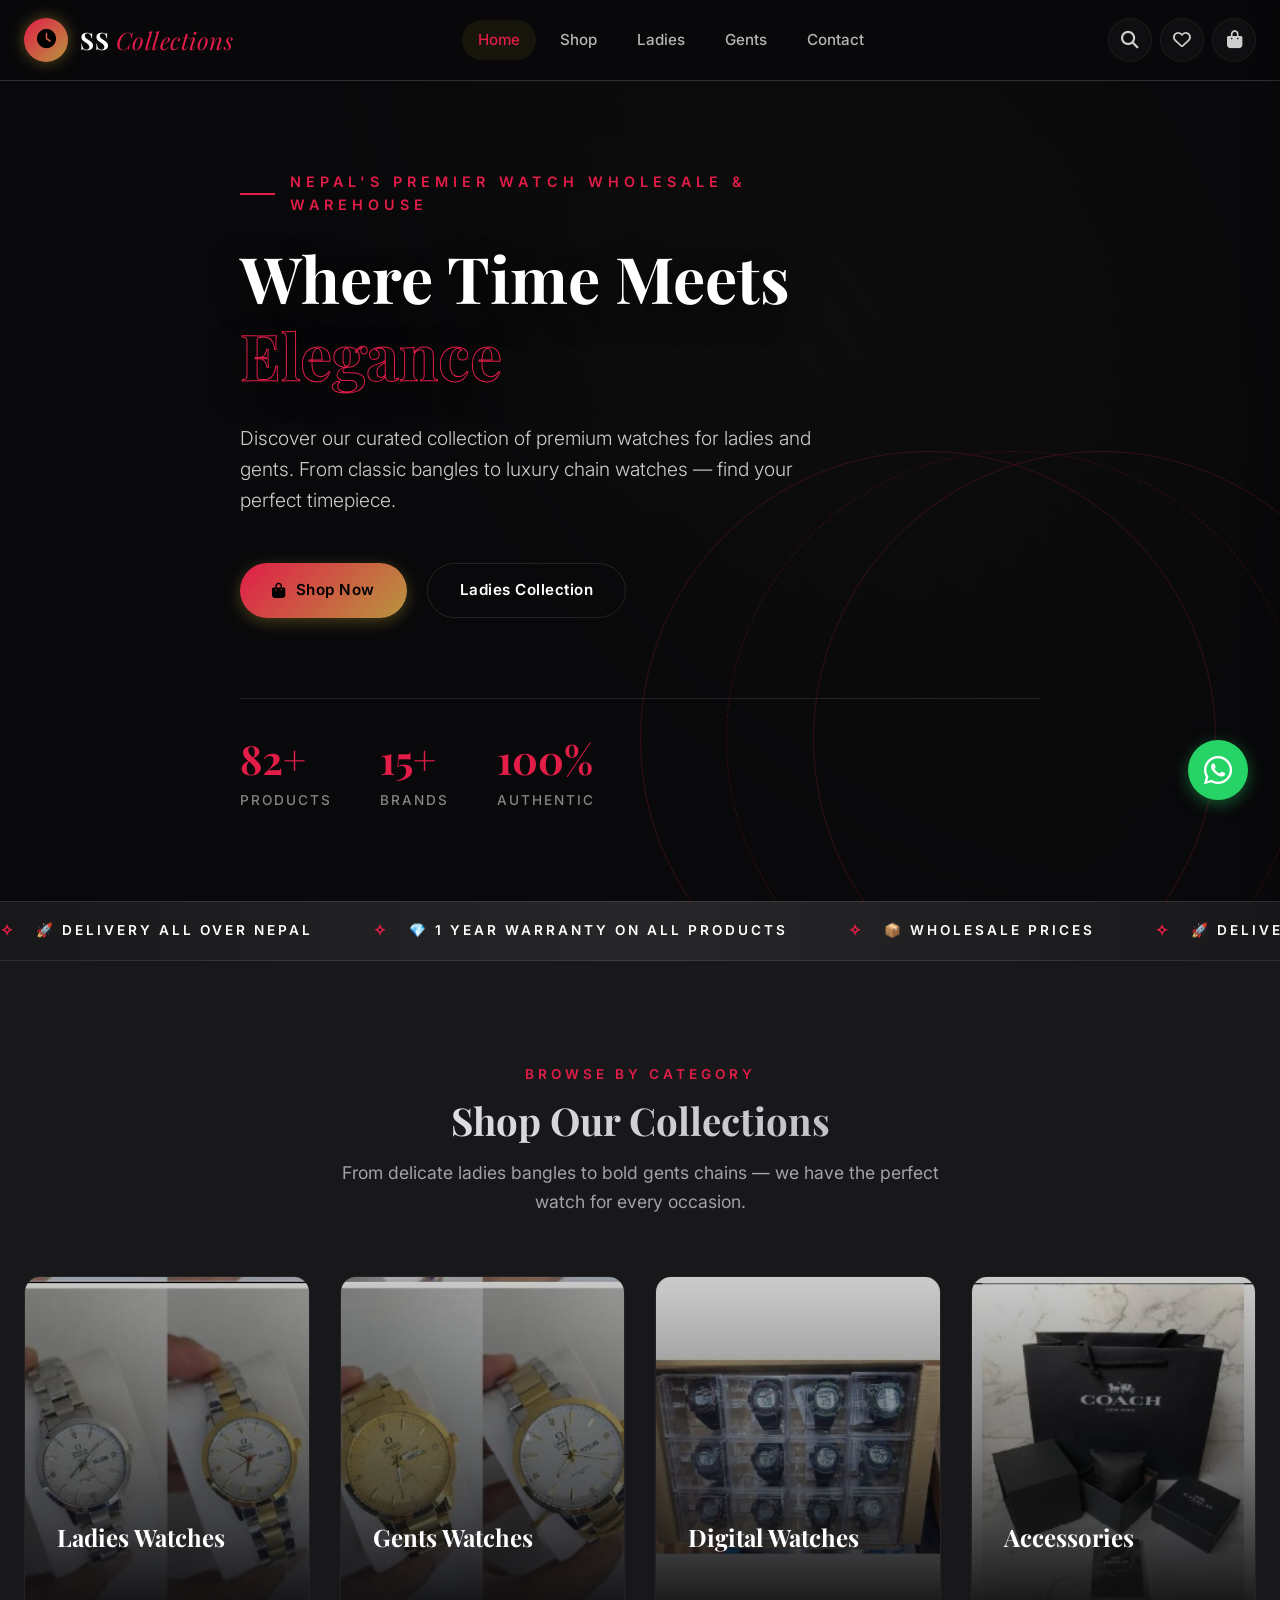
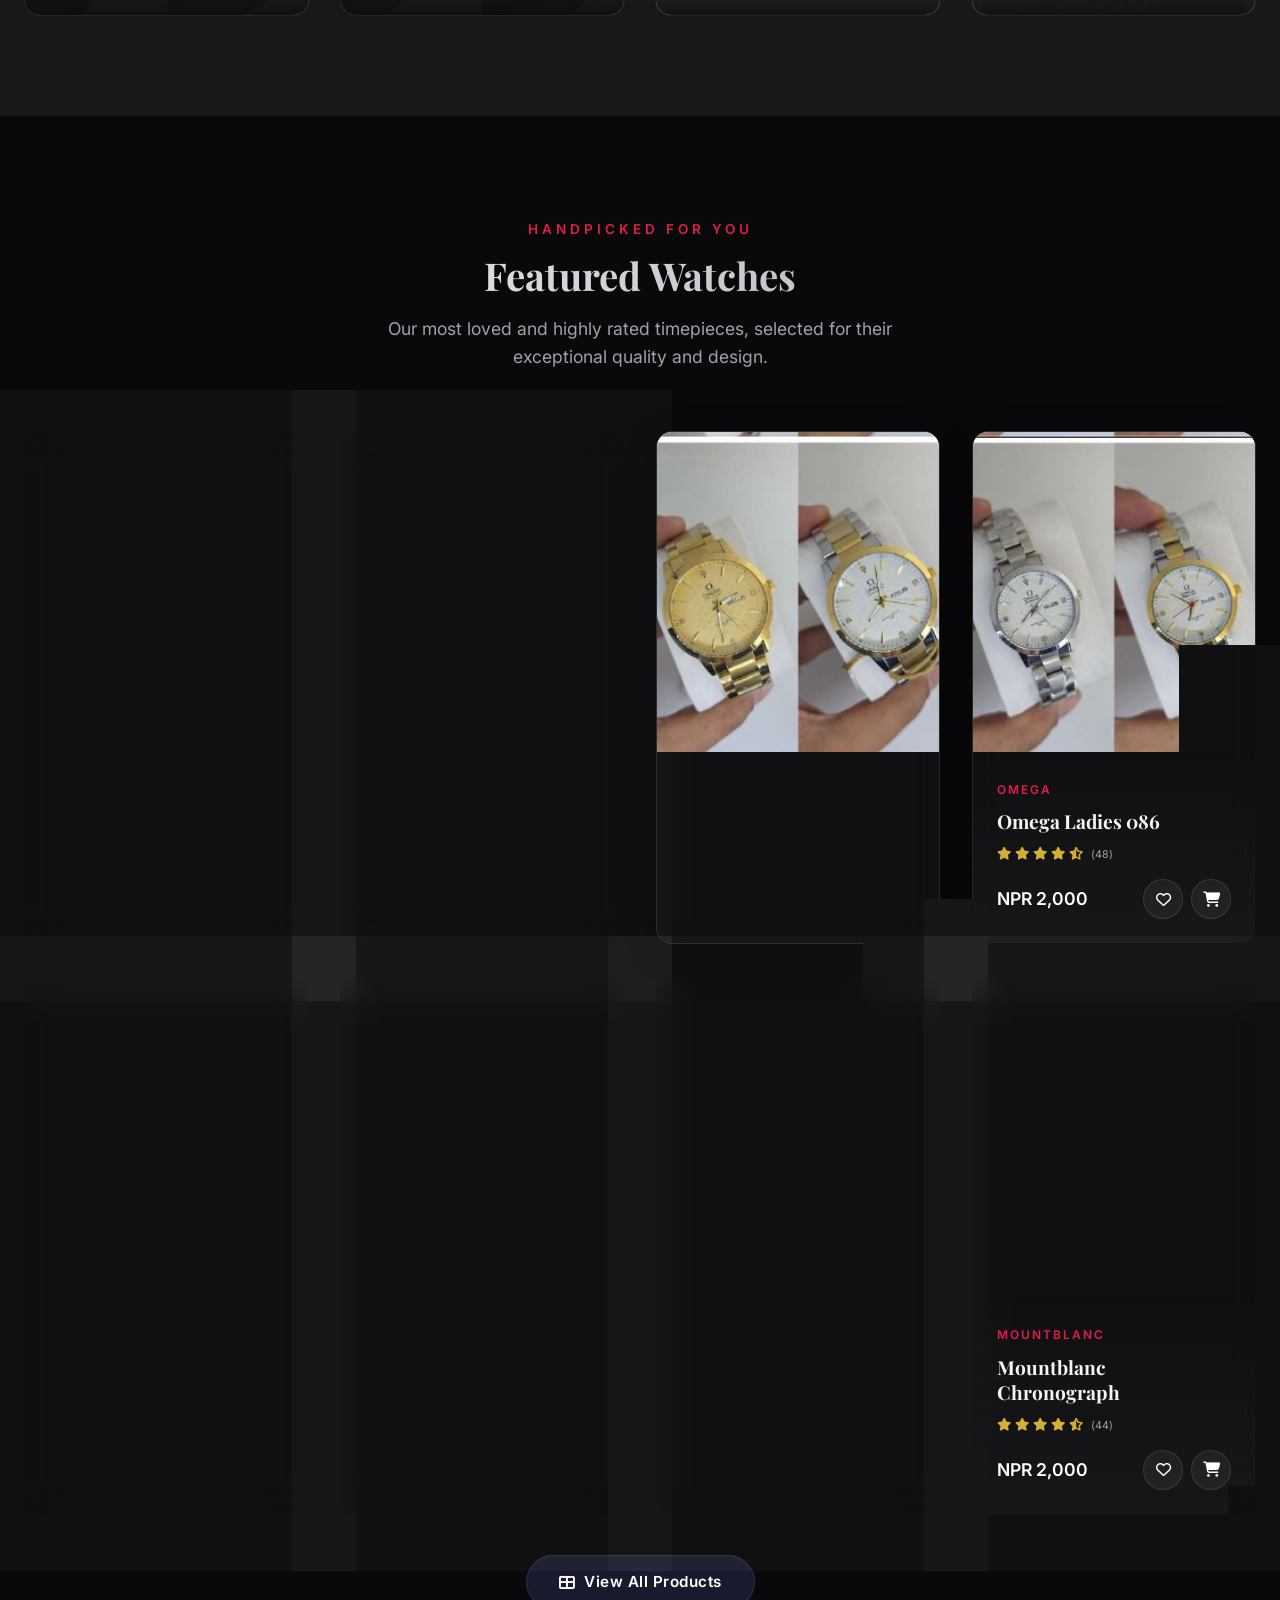
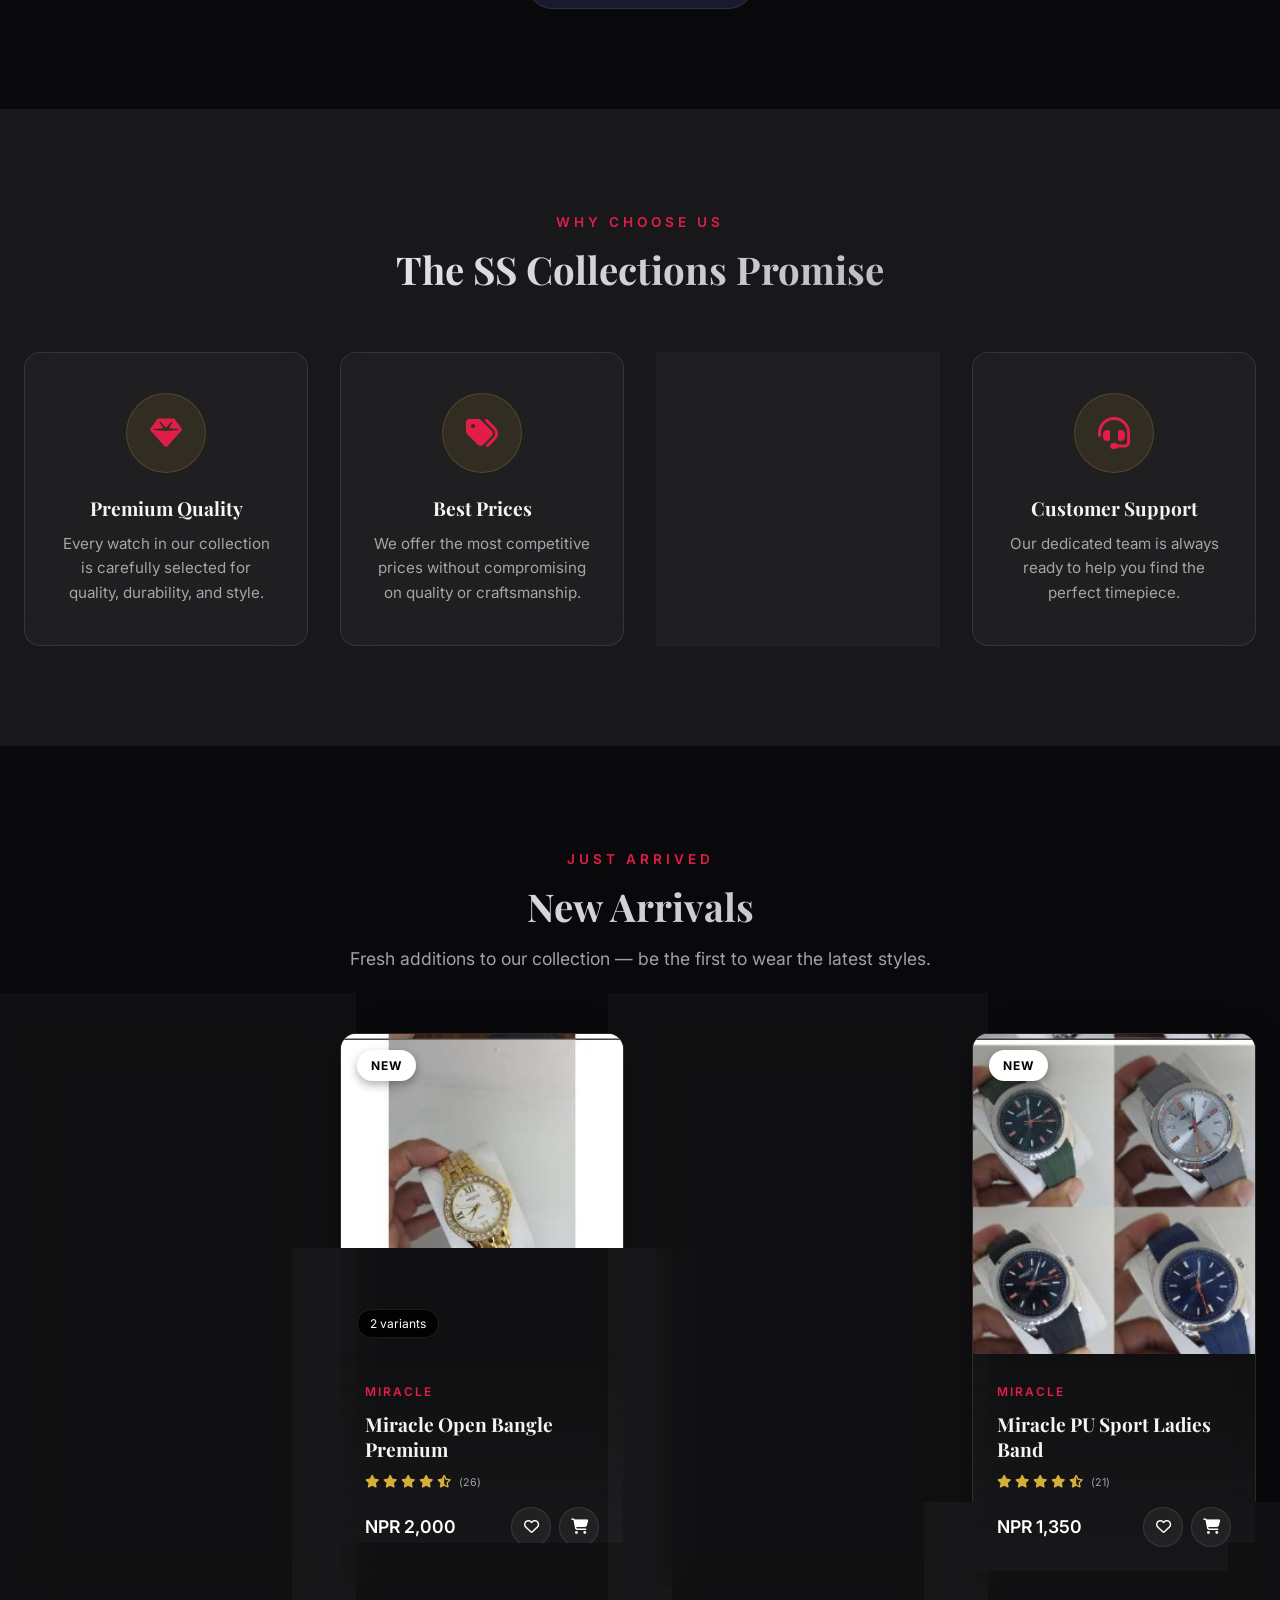
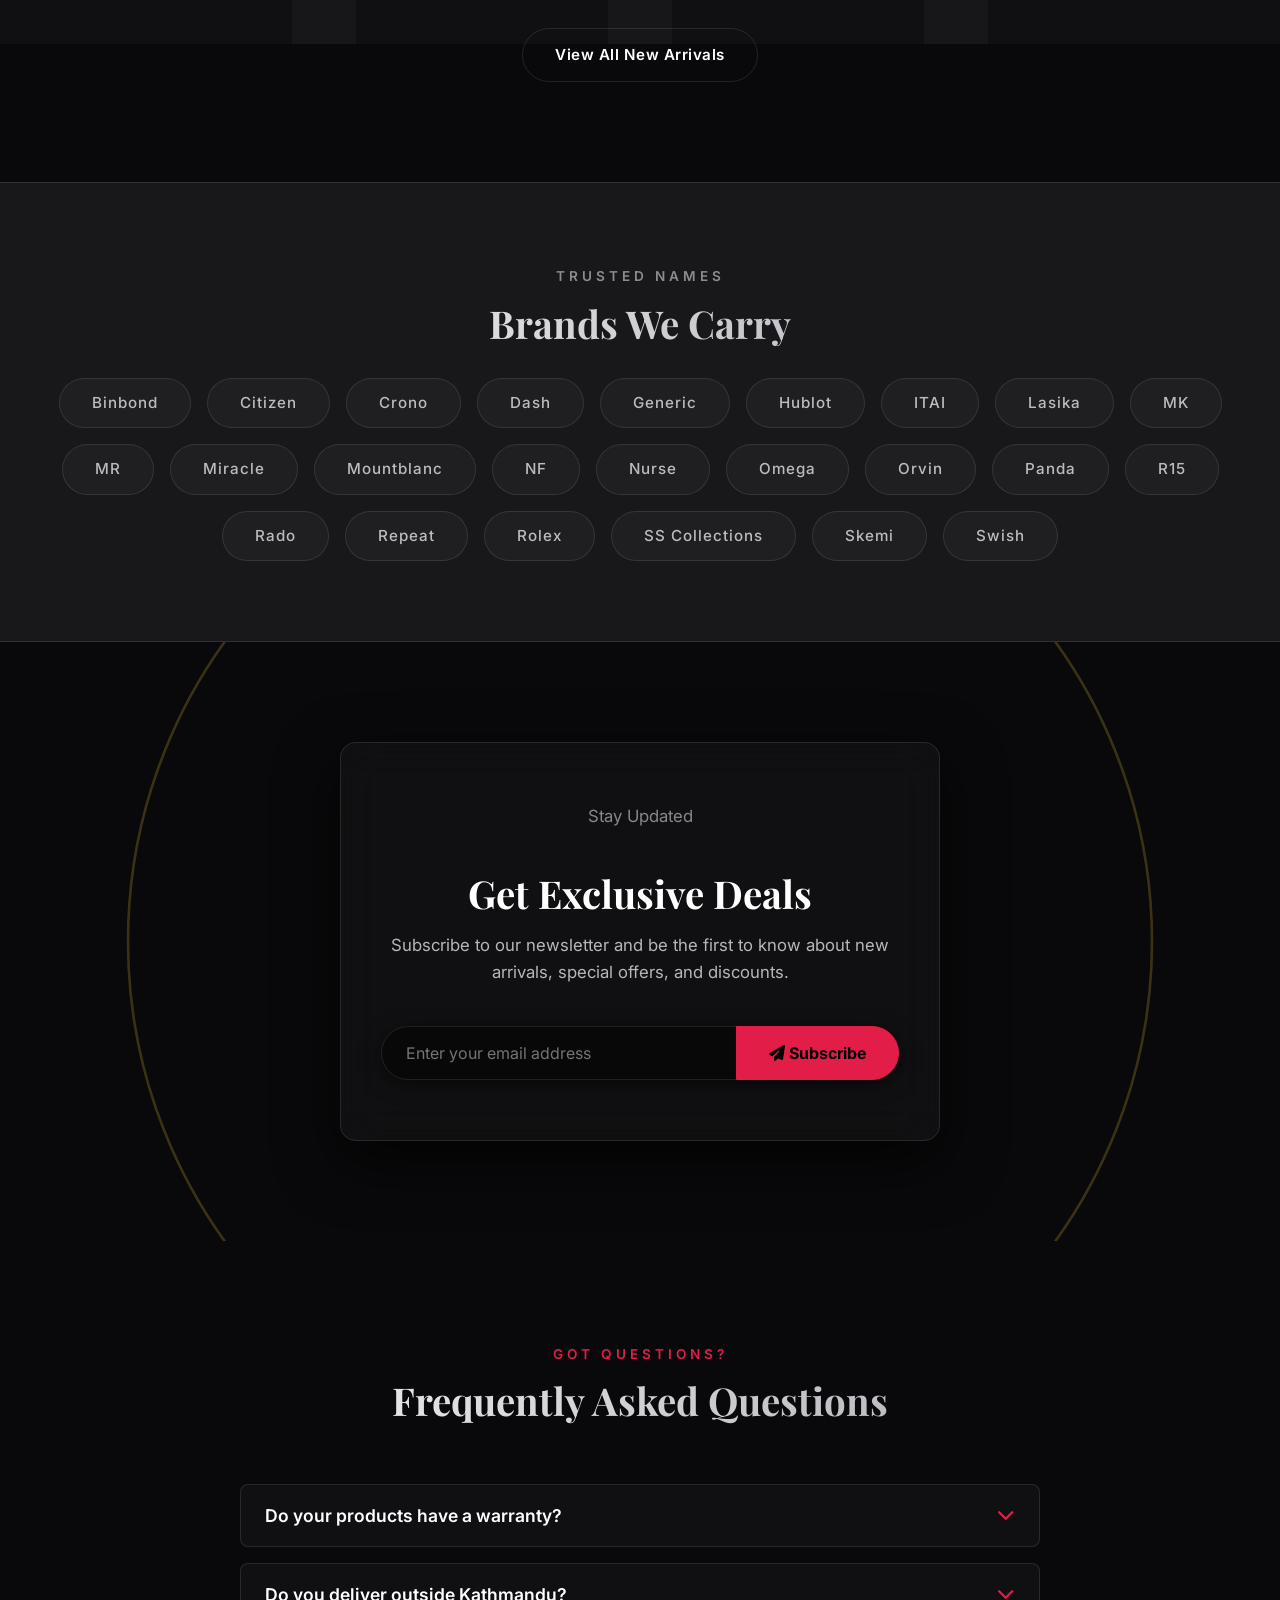
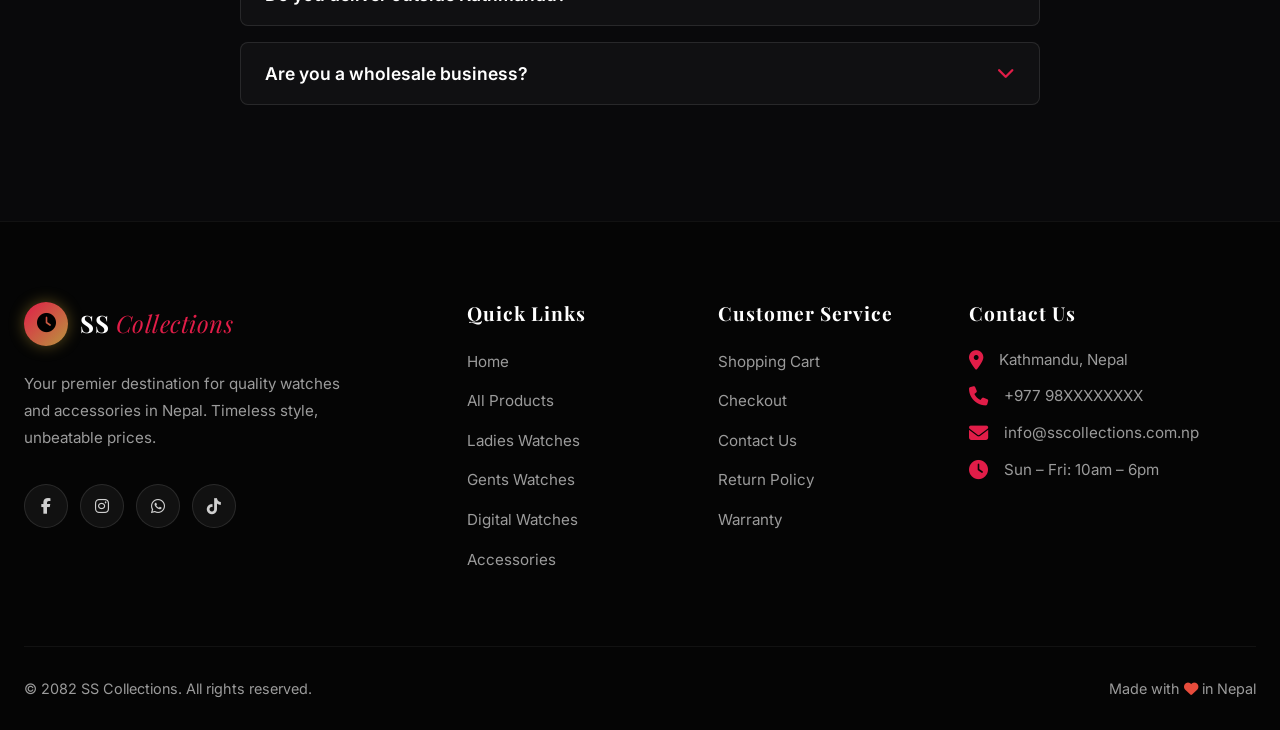
==== commit fd18b76e: "feat: vibrant red theme, whatsapp cta, faq and wholesale copy" ====
--- a/website/index.html
+++ b/website/index.html
@@ -58,7 +58,7 @@
   <div class="hero-bg"></div>
   <div class="container">
     <div class="hero-content">
-      <p class="subtitle">Premium Timepieces</p>
+      <p class="subtitle">Nepal's Premier Watch Wholesale & Warehouse</p>
       <h1>Where Time Meets <em>Elegance</em></h1>
       <p>Discover our curated collection of premium watches for ladies and gents. From classic bangles to luxury chain watches — find your perfect timepiece.</p>
       <div class="hero-btns">
@@ -82,12 +82,8 @@
 <!-- MARQUEE -->
 <div class="marquee-strip">
   <div class="marquee-inner">
-    <span>Ladies Watches</span><span>Gents Watches</span><span>Bangle Watches</span>
-    <span>Chain Watches</span><span>Digital Watches</span><span>Gift Boxes</span>
-    <span>Watch Stands</span><span>Premium Quality</span><span>Best Prices</span>
-    <span>Ladies Watches</span><span>Gents Watches</span><span>Bangle Watches</span>
-    <span>Chain Watches</span><span>Digital Watches</span><span>Gift Boxes</span>
-    <span>Watch Stands</span><span>Premium Quality</span><span>Best Prices</span>
+    <span>🚀 Delivery All Over Nepal</span><span>💎 1 Year Warranty on All Products</span><span>📦 Wholesale Prices</span><span>🚀 Delivery All Over Nepal</span><span>💎 1 Year Warranty on All Products</span><span>📦 Wholesale Prices</span><span>🚀 Delivery All Over Nepal</span><span>💎 1 Year Warranty on All Products</span><span>📦 Wholesale Prices</span>
+    <span>🚀 Delivery All Over Nepal</span><span>💎 1 Year Warranty on All Products</span><span>📦 Wholesale Prices</span><span>🚀 Delivery All Over Nepal</span><span>💎 1 Year Warranty on All Products</span><span>📦 Wholesale Prices</span><span>🚀 Delivery All Over Nepal</span><span>💎 1 Year Warranty on All Products</span><span>📦 Wholesale Prices</span>
   </div>
 </div>
 
@@ -187,6 +183,31 @@
         <input type="email" placeholder="Enter your email address" required>
         <button type="submit"><i class="fas fa-paper-plane"></i> Subscribe</button>
       </form>
+    </div>
+  </div>
+</section>
+
+
+<!-- FAQ SECTION -->
+<section class="section faq-section">
+  <div class="container">
+    <div class="section-header">
+      <p class="subtitle">Got Questions?</p>
+      <h2>Frequently Asked Questions</h2>
+    </div>
+    <div class="faq-container">
+      <div class="faq-item">
+        <button class="faq-question">Do your products have a warranty? <i class="fas fa-chevron-down"></i></button>
+        <div class="faq-answer"><p>Yes, absolutely! <strong>All our products come with a 1-year warranty.</strong> We stand by the quality of our watches.</p></div>
+      </div>
+      <div class="faq-item">
+        <button class="faq-question">Do you deliver outside Kathmandu? <i class="fas fa-chevron-down"></i></button>
+        <div class="faq-answer"><p>Yes! We provide fast and reliable <strong>delivery all over Nepal</strong>. Wherever you are, we can move our products to you.</p></div>
+      </div>
+      <div class="faq-item">
+        <button class="faq-question">Are you a wholesale business? <i class="fas fa-chevron-down"></i></button>
+        <div class="faq-answer"><p>Yes, we are one of the leading watch warehouses in Nepal. We offer attractive wholesale pricing for bulk purchases.</p></div>
+      </div>
     </div>
   </div>
 </section>
@@ -323,5 +344,10 @@
     if (totalEl) totalEl.textContent = PRODUCTS.length + '+';
   });
 </script>
+
+<!-- WHATSAPP CTA -->
+<a href="https://wa.me/9779841414563" class="whatsapp-float" target="_blank" rel="noopener noreferrer" title="Chat with us on WhatsApp">
+  <i class="fab fa-whatsapp"></i>
+</a>
 </body>
 </html>
--- a/website/css/style.css
+++ b/website/css/style.css
@@ -17,10 +17,10 @@
 :root {
   --bg: #09090b;
   --bg2: #18181b;
-  --primary: #c9a84c;
-  --gold: #d4af37;
-  --gold-light: #f3e5ab;
-  --gold-pale: rgba(212, 175, 55, 0.15);
+  --primary: #dc2626;
+  --gold: #e11d48;
+  --gold-light: #fda4af;
+  --gold-pale: rgba(225, 29, 72, 0.15);
   --text: #f4f4f5;
   --muted: #a1a1aa;
   --border: rgba(255, 255, 255, 0.1);
@@ -560,3 +560,48 @@
   .footer-bottom { flex-direction: column; text-align: center; gap: 12px; }
   .cart-drawer { width: 100%; right: -100%; }
 }
+
+
+/* ===== WHATSAPP FLOAT ===== */
+.whatsapp-float {
+  position: fixed;
+  bottom: 100px;
+  right: 32px;
+  width: 60px;
+  height: 60px;
+  background-color: #25d366;
+  color: #fff;
+  border-radius: 50%;
+  display: flex;
+  align-items: center;
+  justify-content: center;
+  font-size: 2rem;
+  box-shadow: 0 4px 15px rgba(37, 211, 102, 0.4);
+  z-index: 1000;
+  transition: all 0.3s ease;
+  animation: pulse-wa 2s infinite;
+}
+.whatsapp-float:hover {
+  background-color: #128c7e;
+  color: #fff;
+  transform: translateY(-5px);
+}
+@keyframes pulse-wa {
+  0% { box-shadow: 0 0 0 0 rgba(37, 211, 102, 0.5); }
+  70% { box-shadow: 0 0 0 20px rgba(37, 211, 102, 0); }
+  100% { box-shadow: 0 0 0 0 rgba(37, 211, 102, 0); }
+}
+
+/* ===== FAQ SECTION ===== */
+.faq-section { background: var(--bg); }
+.faq-container { max-width: 800px; margin: 0 auto; }
+.faq-item { background: var(--glass-bg); border: 1px solid var(--border); border-radius: var(--radius-sm); margin-bottom: 16px; overflow: hidden; transition: all 0.3s; }
+.faq-question { width: 100%; text-align: left; padding: 20px 24px; font-size: 1.1rem; font-weight: 600; color: #fff; display: flex; justify-content: space-between; align-items: center; cursor: pointer; }
+.faq-question i { color: var(--gold); transition: transform 0.3s; }
+.faq-item.active .faq-question i { transform: rotate(180deg); }
+.faq-answer { padding: 0 24px; max-height: 0; overflow: hidden; transition: max-height 0.3s ease, padding 0.3s ease; color: var(--muted); }
+.faq-item.active .faq-answer { padding: 0 24px 20px; max-height: 500px; }
+
+@media (max-width: 768px) {
+  .whatsapp-float { bottom: 90px; right: 20px; width: 50px; height: 50px; font-size: 1.8rem; }
+}
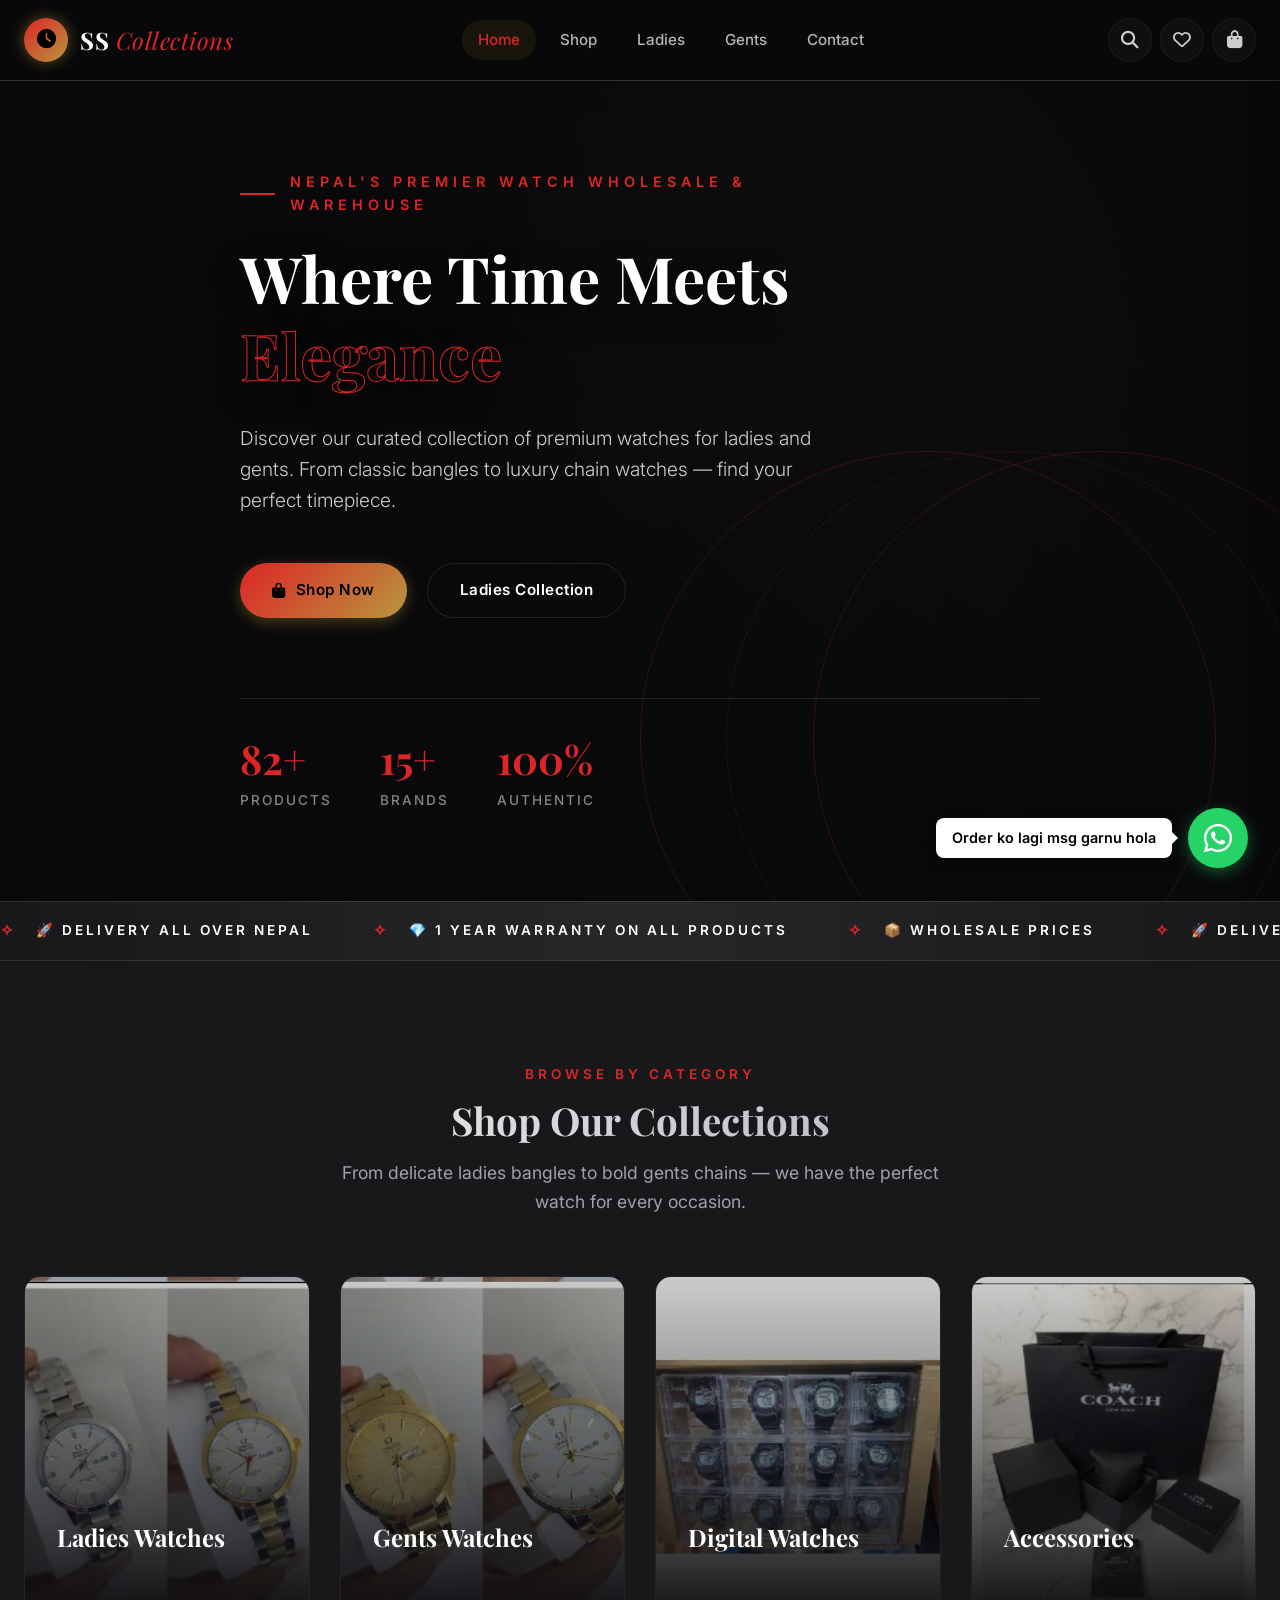
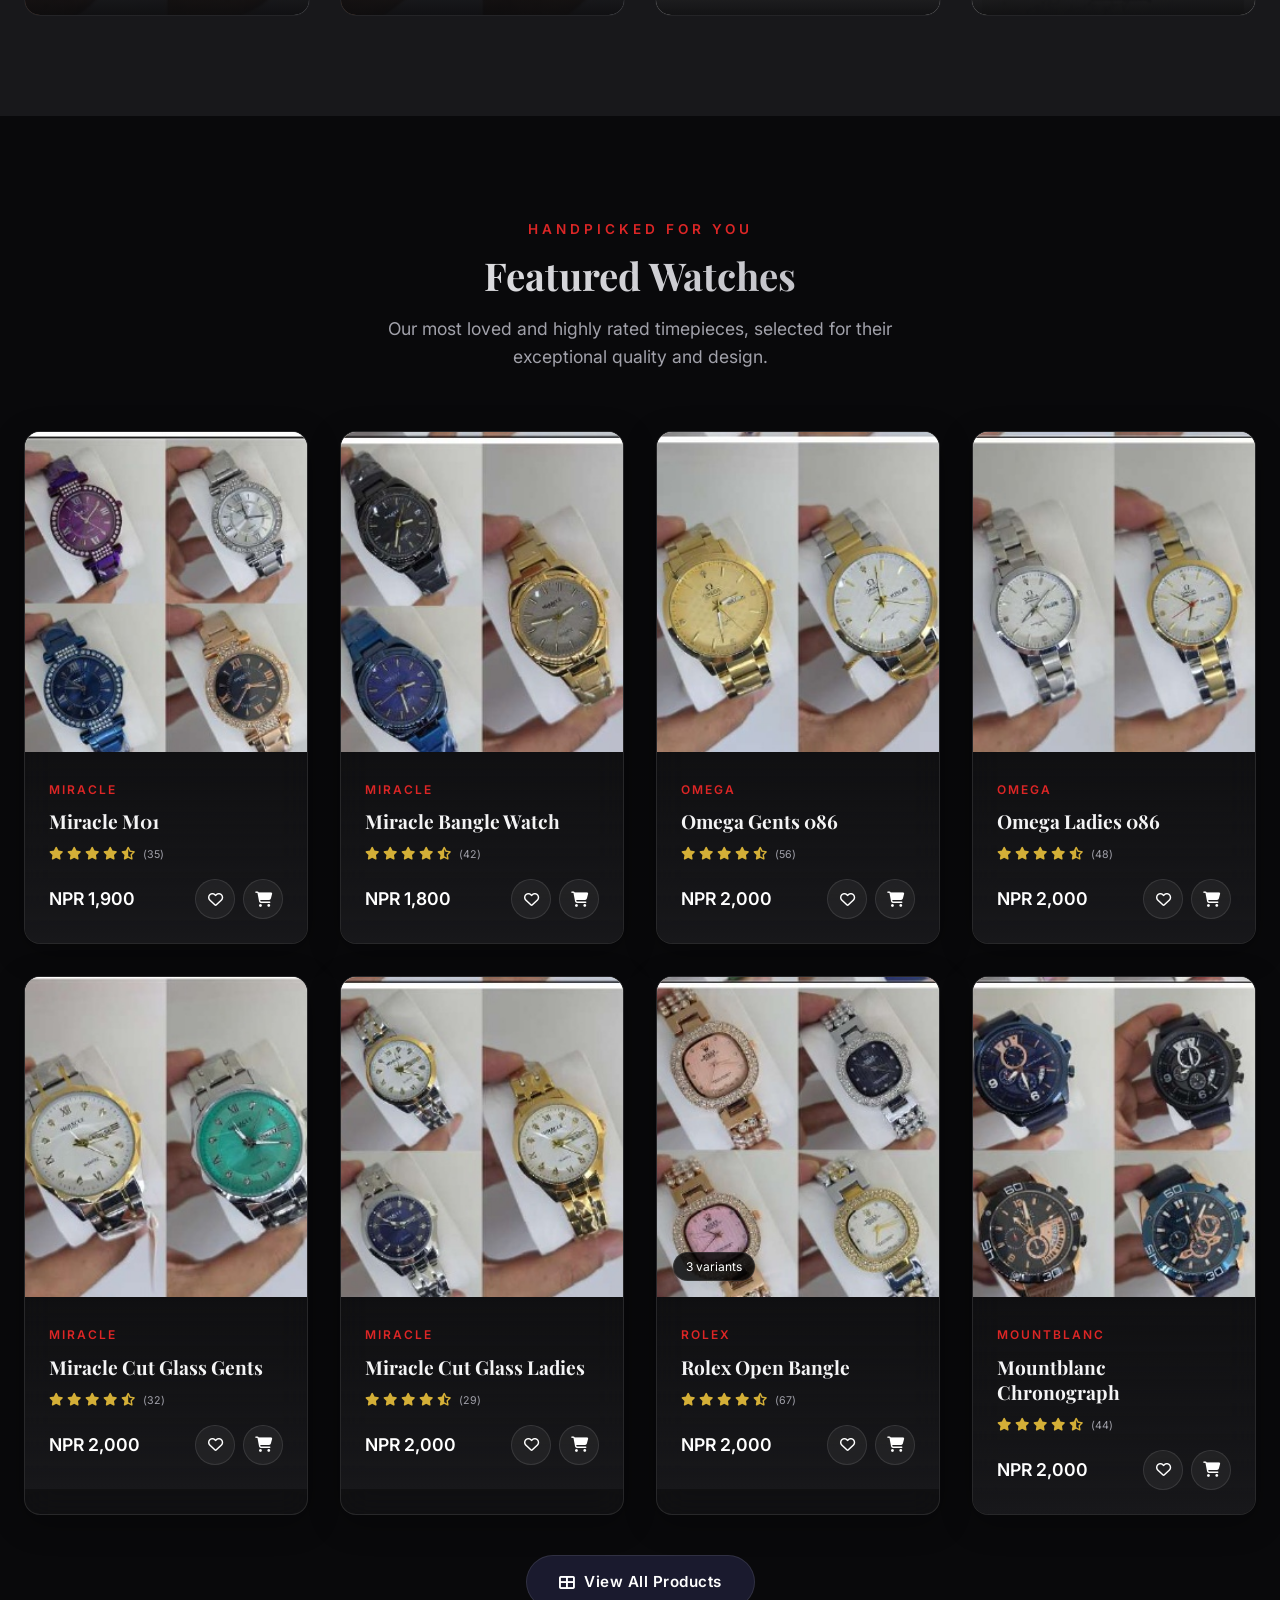
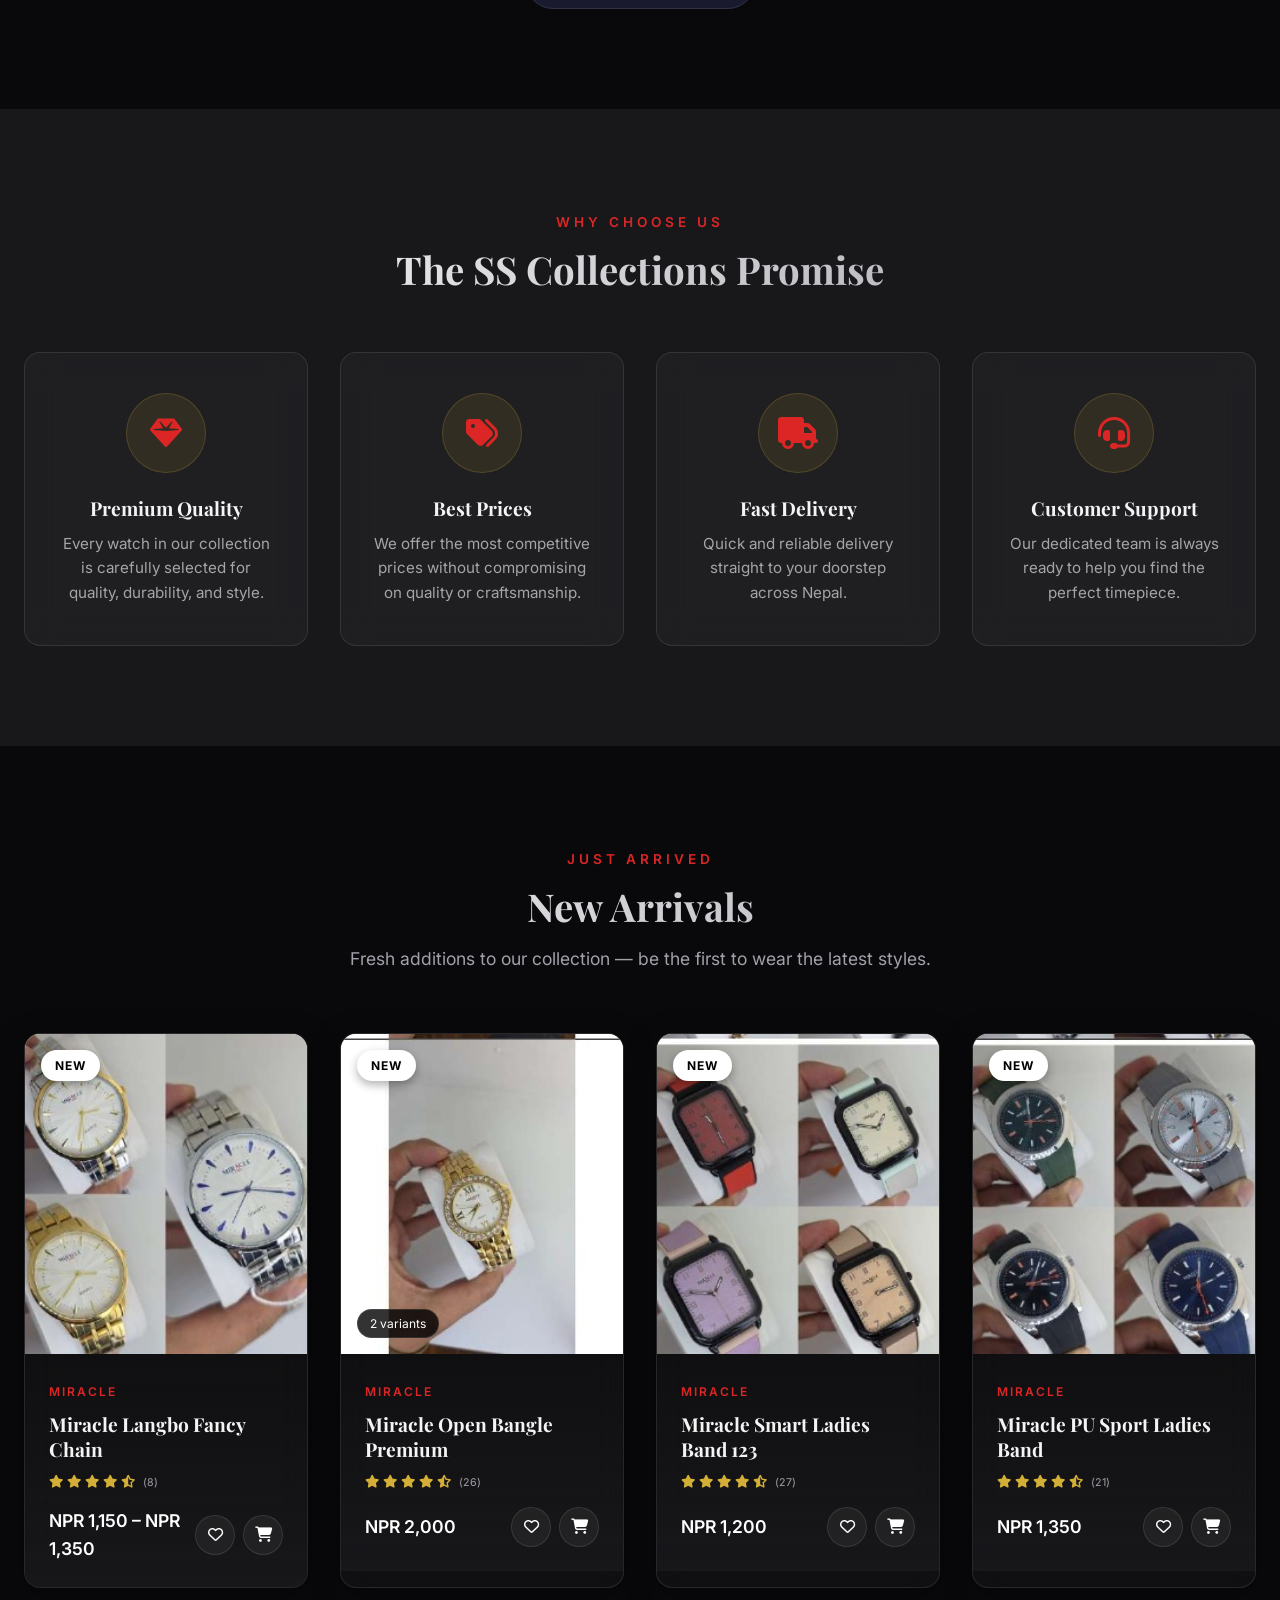
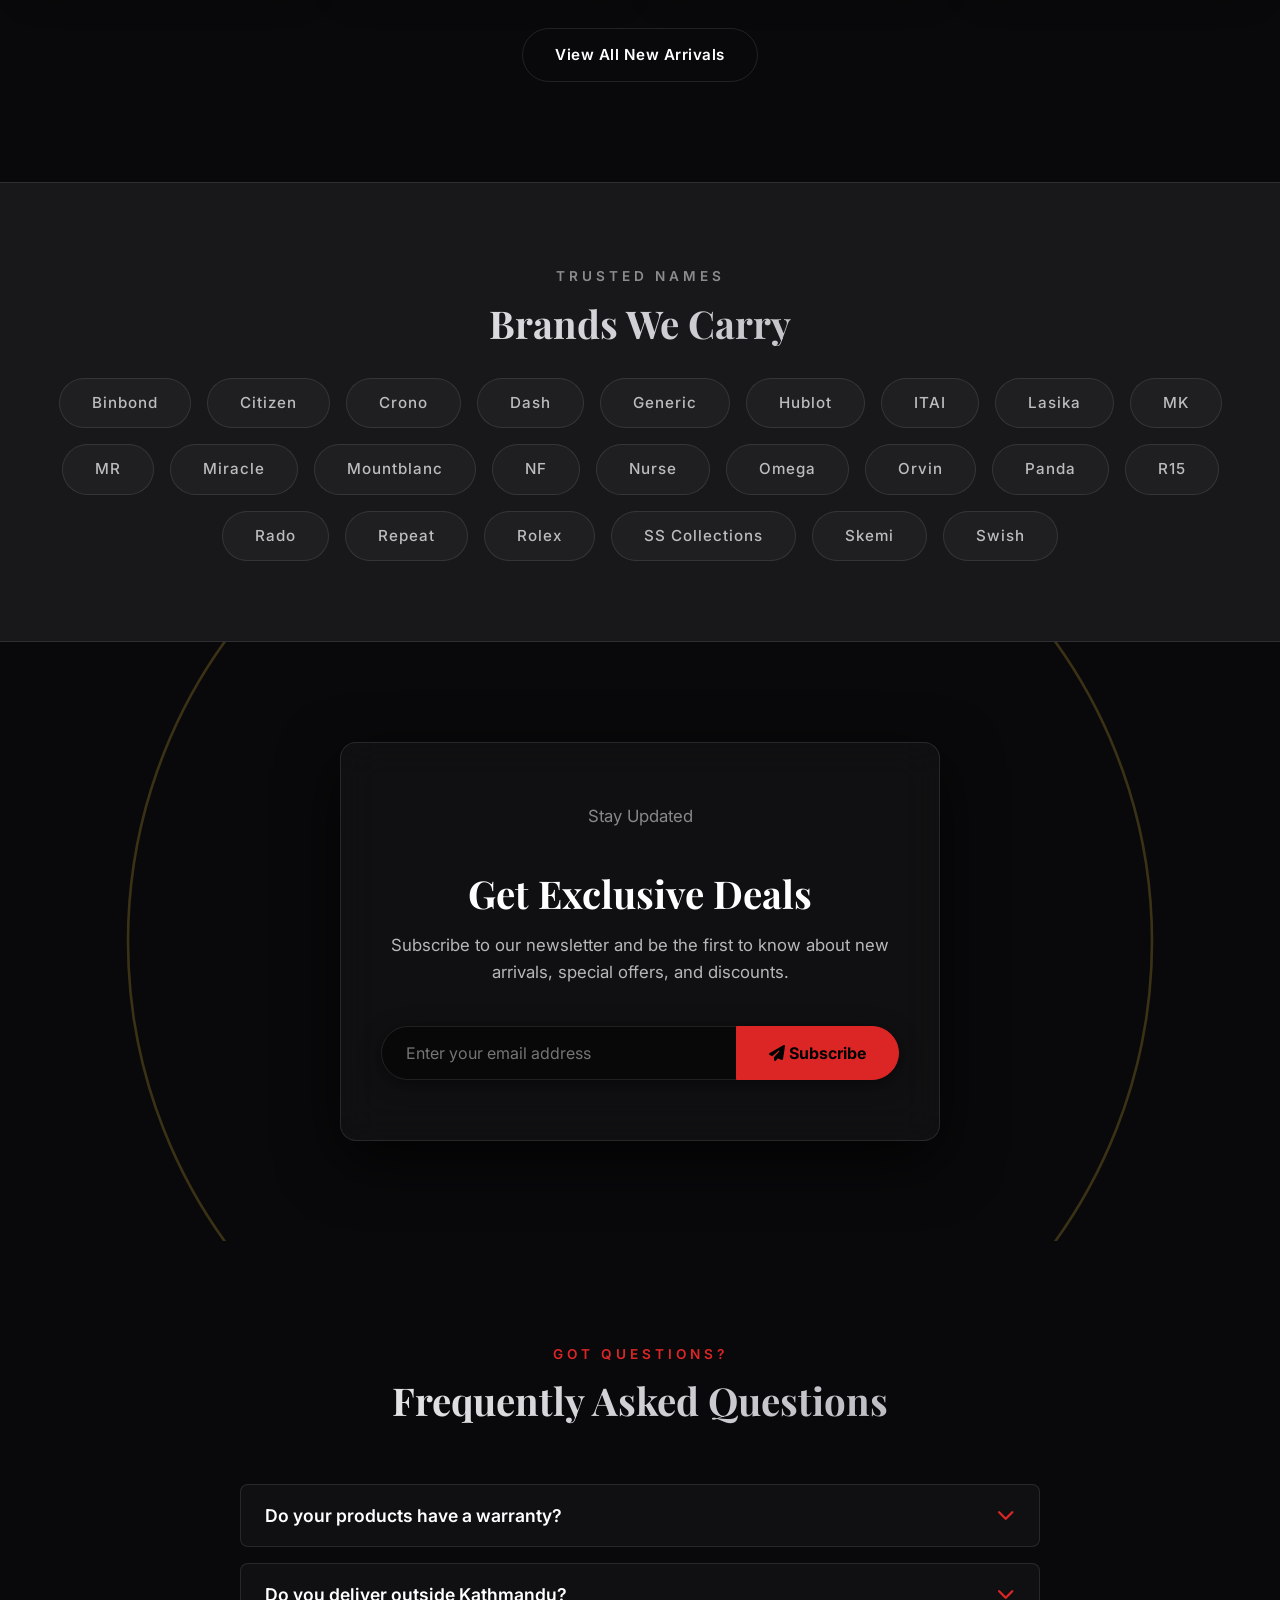
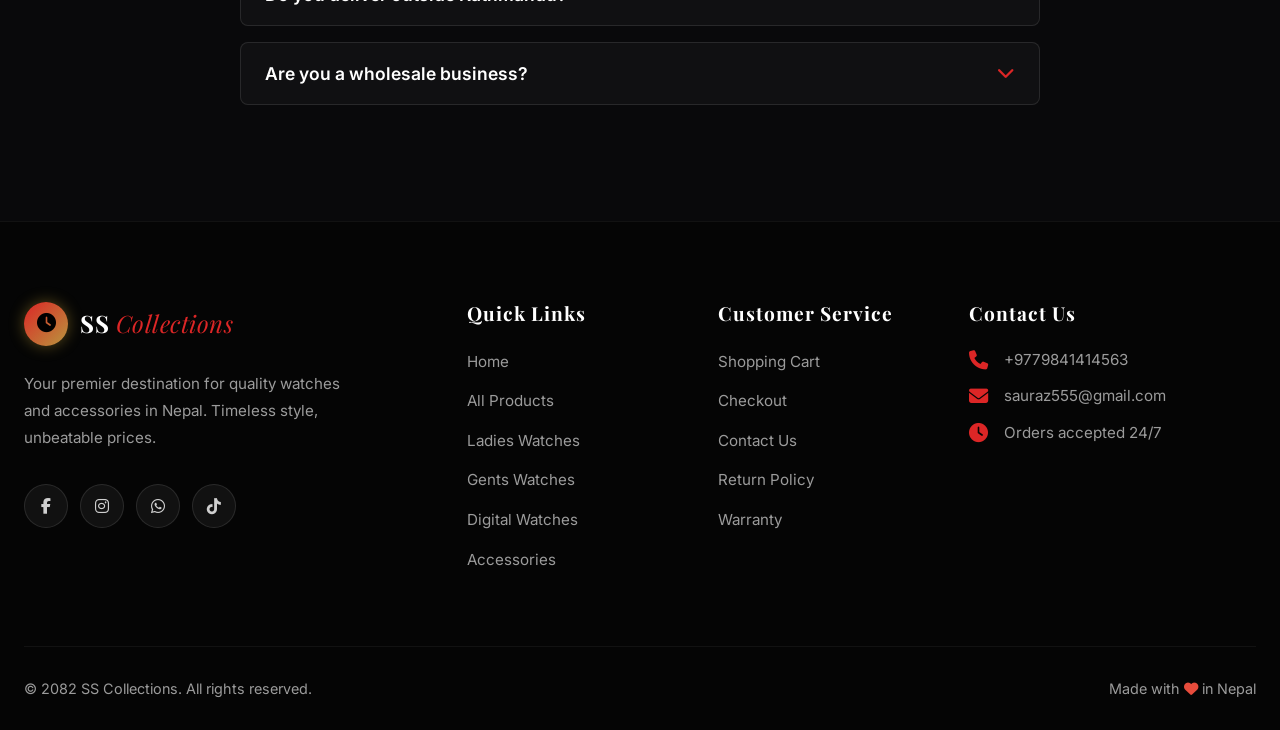
==== commit ee3ec5f9: "fix: update contact details, whatsapp popup, color palette, and redirect form to wa" ====
--- a/website/index.html
+++ b/website/index.html
@@ -253,10 +253,10 @@
       <div class="footer-col">
         <h4>Contact Us</h4>
         <ul class="footer-contact">
-          <li><i class="fas fa-map-marker-alt"></i><span>Kathmandu, Nepal</span></li>
-          <li><i class="fas fa-phone"></i><span>+977 98XXXXXXXX</span></li>
-          <li><i class="fas fa-envelope"></i><span>info@sscollections.com.np</span></li>
-          <li><i class="fas fa-clock"></i><span>Sun – Fri: 10am – 6pm</span></li>
+          
+          <li><i class="fas fa-phone"></i><span>+9779841414563</span></li>
+          <li><i class="fas fa-envelope"></i><span>sauraz555@gmail.com</span></li>
+          <li><i class="fas fa-clock"></i><span>Orders accepted 24/7</span></li>
         </ul>
       </div>
     </div>
@@ -346,8 +346,12 @@
 </script>
 
 <!-- WHATSAPP CTA -->
-<a href="https://wa.me/9779841414563" class="whatsapp-float" target="_blank" rel="noopener noreferrer" title="Chat with us on WhatsApp">
-  <i class="fab fa-whatsapp"></i>
-</a>
+
+<div class="whatsapp-wrapper">
+  <div class="wa-tooltip">Order ko lagi msg garnu hola</div>
+  <a href="https://wa.me/9779841414563" class="whatsapp-float" target="_blank" rel="noopener noreferrer">
+    <i class="fab fa-whatsapp"></i>
+  </a>
+</div>
 </body>
 </html>
--- a/website/css/style.css
+++ b/website/css/style.css
@@ -17,9 +17,9 @@
 :root {
   --bg: #09090b;
   --bg2: #18181b;
-  --primary: #dc2626;
-  --gold: #e11d48;
-  --gold-light: #fda4af;
+  --primary: #b91c1c;
+  --gold: #dc2626;
+  --gold-light: #f87171;
   --gold-pale: rgba(225, 29, 72, 0.15);
   --text: #f4f4f5;
   --muted: #a1a1aa;
@@ -605,3 +605,62 @@
 @media (max-width: 768px) {
   .whatsapp-float { bottom: 90px; right: 20px; width: 50px; height: 50px; font-size: 1.8rem; }
 }
+
+/* ===== WHATSAPP TOOLTIP ===== */
+.whatsapp-wrapper {
+  position: fixed;
+  bottom: 32px;
+  right: 32px;
+  z-index: 1000;
+  display: flex;
+  align-items: center;
+  gap: 16px;
+}
+.whatsapp-wrapper .whatsapp-float {
+  position: static;
+  width: 60px;
+  height: 60px;
+  bottom: auto;
+  right: auto;
+}
+.wa-tooltip {
+  background: #fff;
+  color: #000;
+  padding: 8px 16px;
+  border-radius: 8px;
+  font-weight: 600;
+  font-size: 0.9rem;
+  box-shadow: 0 4px 15px rgba(0,0,0,0.2);
+  animation: bounce-horizontal 2s infinite;
+  position: relative;
+}
+.wa-tooltip::after {
+  content: '';
+  position: absolute;
+  right: -6px;
+  top: 50%;
+  transform: translateY(-50%);
+  border-width: 6px 0 6px 6px;
+  border-style: solid;
+  border-color: transparent transparent transparent #fff;
+}
+@keyframes bounce-horizontal {
+  0%, 100% { transform: translateX(0); }
+  50% { transform: translateX(-5px); }
+}
+
+@media (max-width: 768px) {
+  .whatsapp-wrapper {
+    bottom: 20px;
+    right: 20px;
+  }
+  .whatsapp-wrapper .whatsapp-float {
+    width: 50px;
+    height: 50px;
+    font-size: 1.8rem;
+  }
+  .wa-tooltip {
+    font-size: 0.8rem;
+    padding: 6px 12px;
+  }
+}
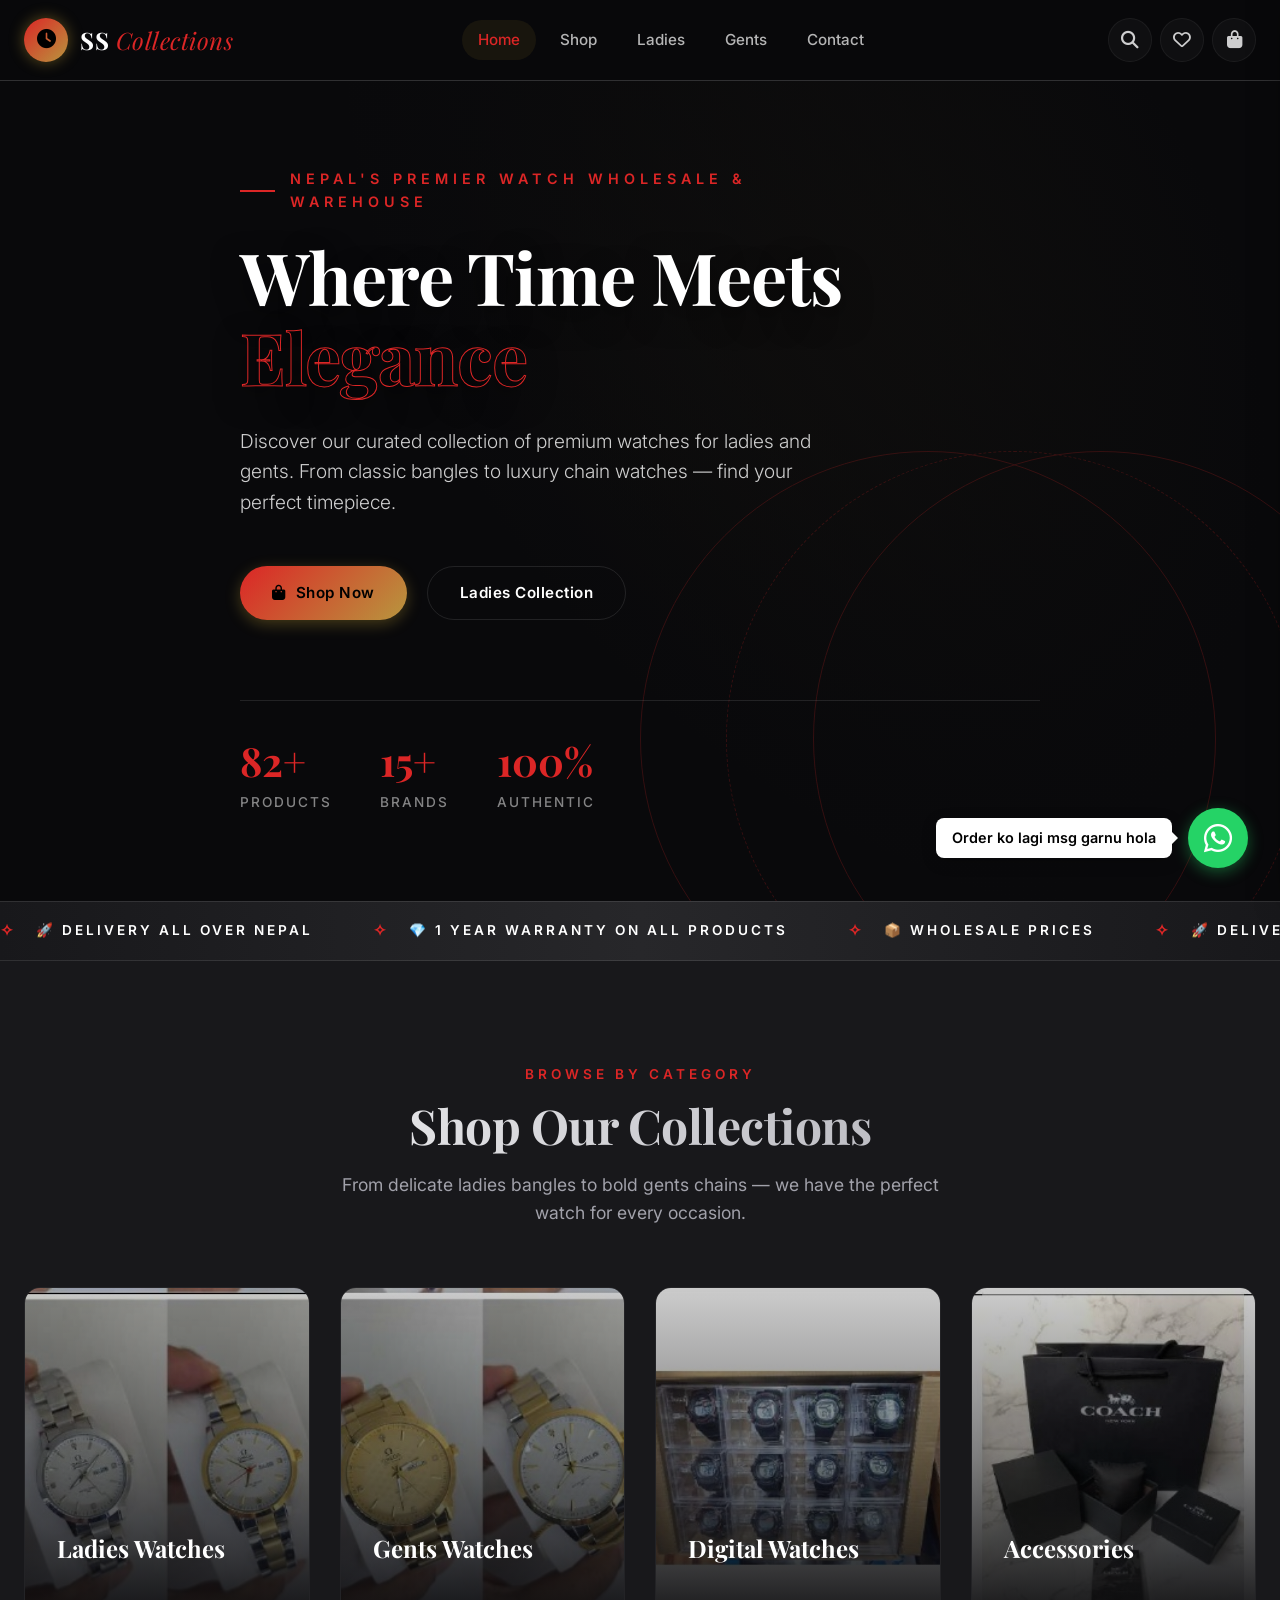
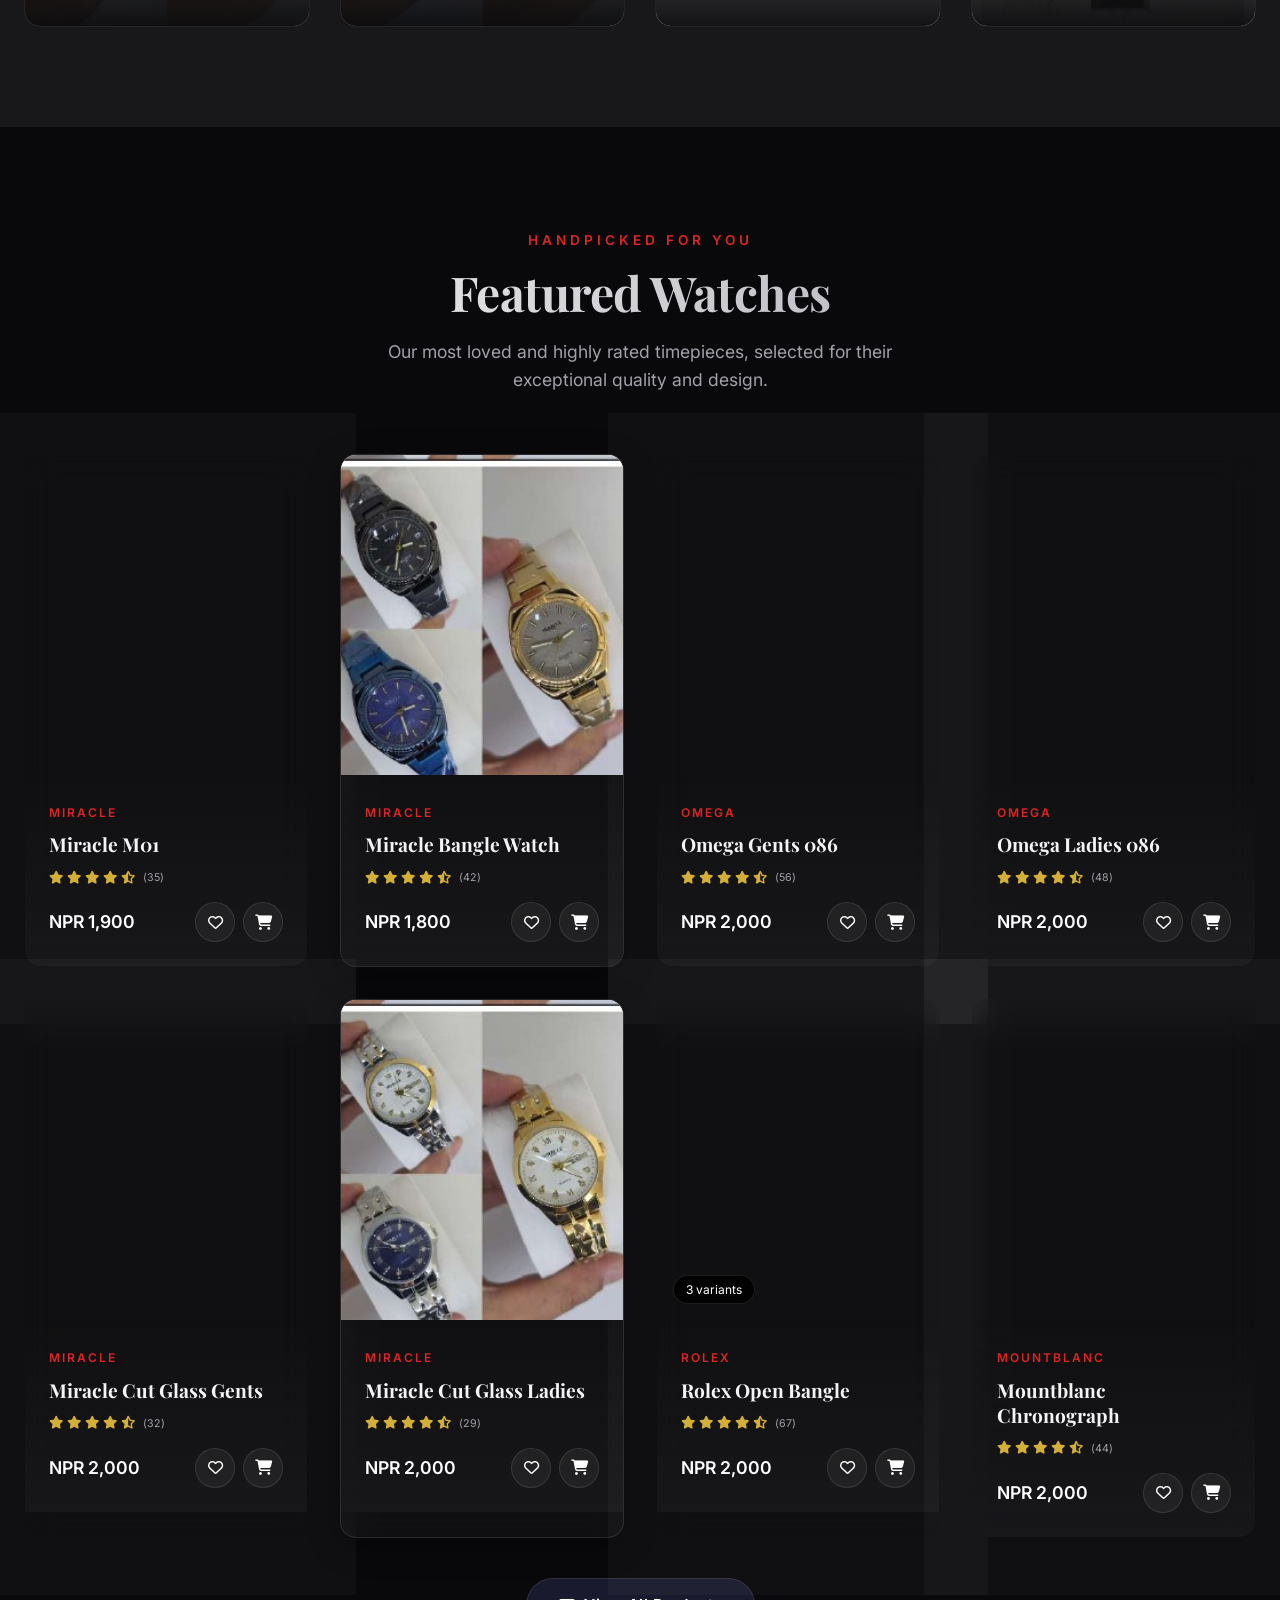
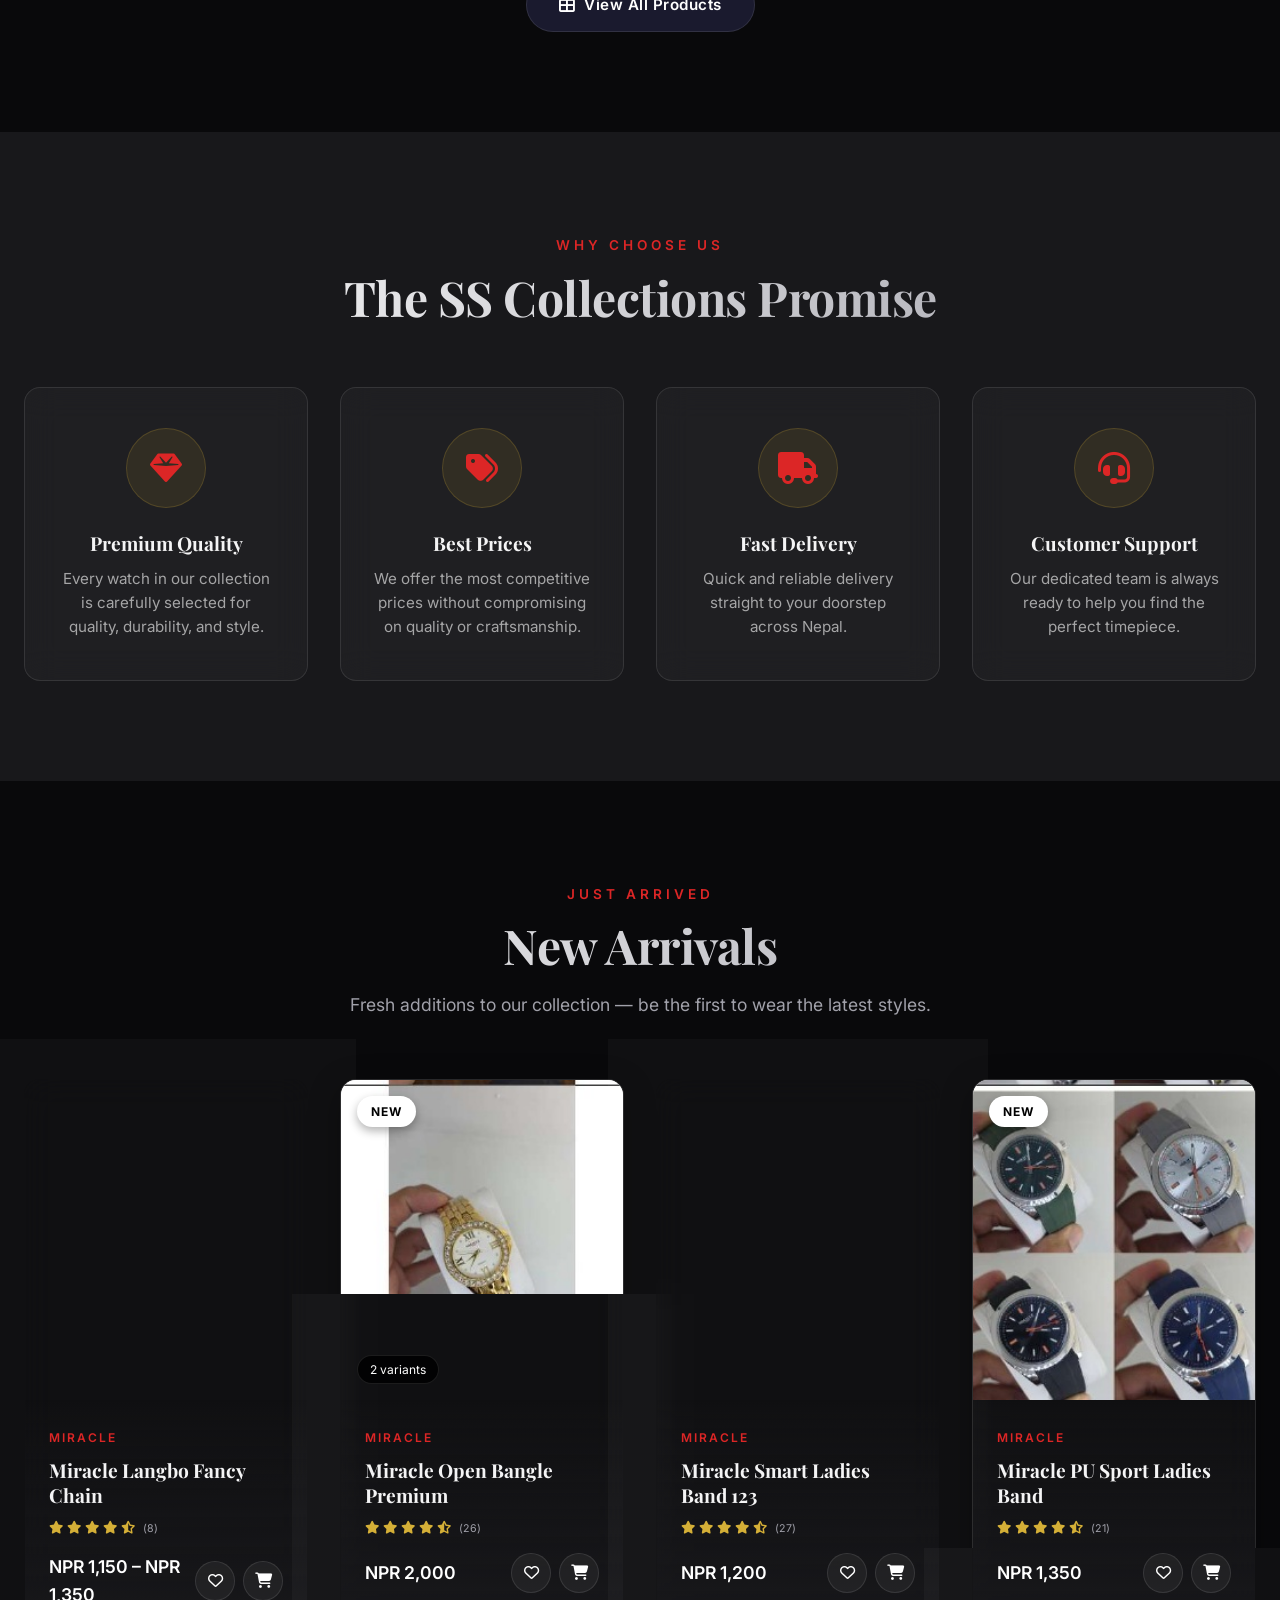
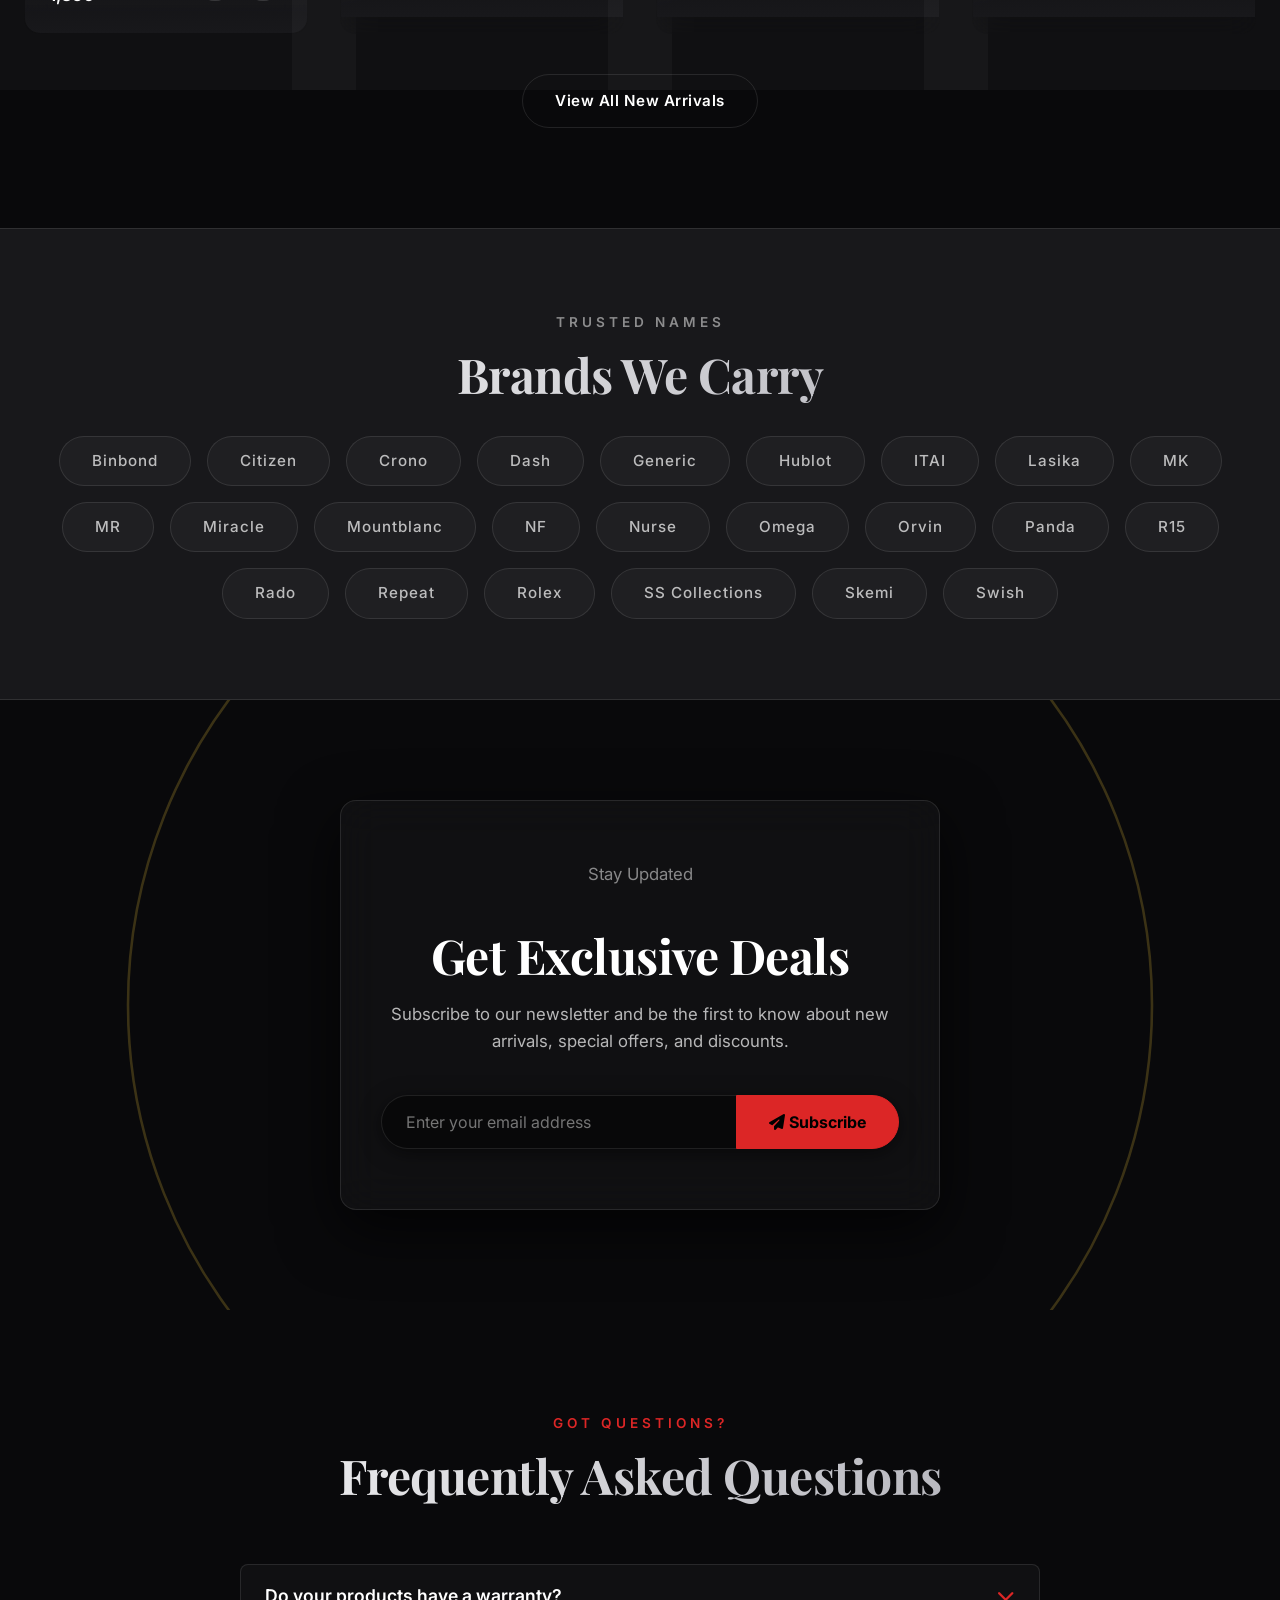
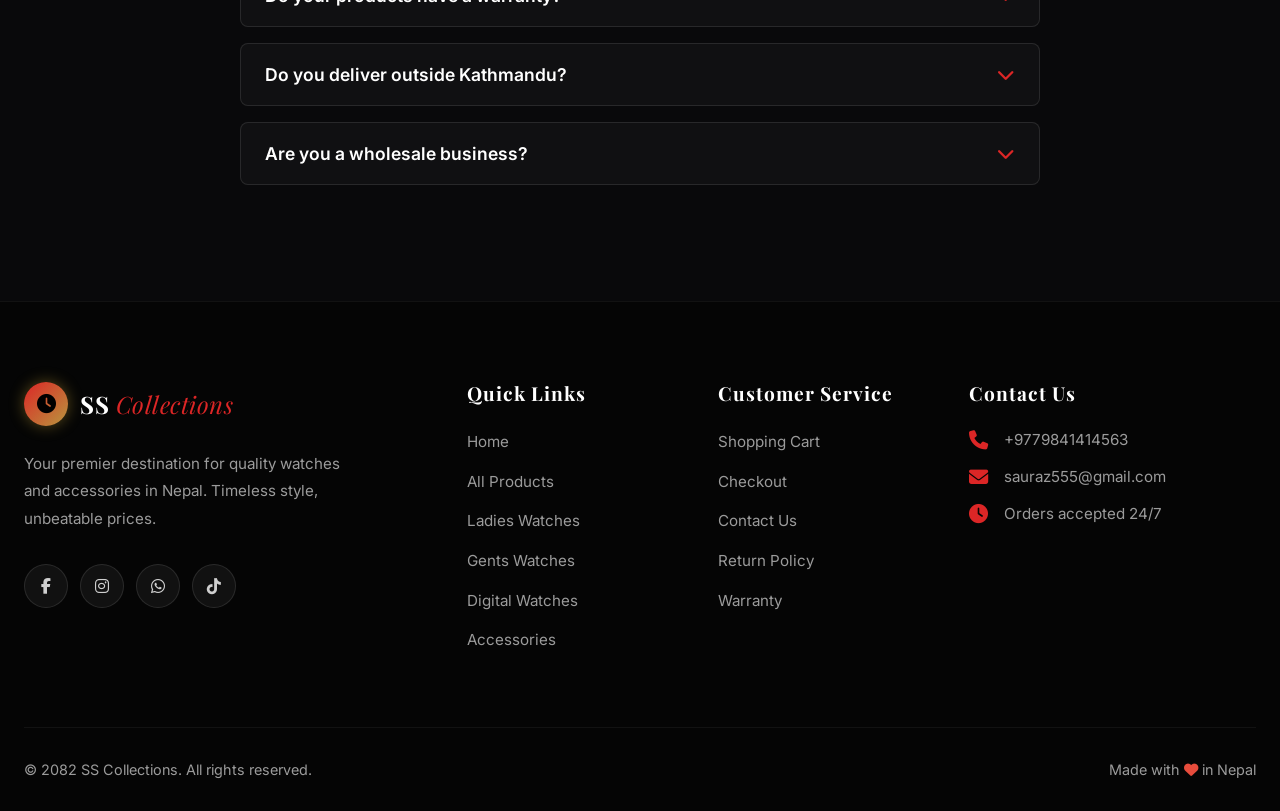
==== commit 736276e9: "feat: localized SEO for nepal and fluid responsive grids" ====
--- a/website/index.html
+++ b/website/index.html
@@ -1,10 +1,15 @@
 <!DOCTYPE html>
-<html lang="en">
+<html lang="en-NP">
 <head>
   <meta charset="UTF-8">
   <meta name="viewport" content="width=device-width, initial-scale=1.0">
-  <title>SS Collections – Premium Watches & Accessories</title>
-  <meta name="description" content="Shop premium watches, bangle watches, and accessories at SS Collections. Ladies & gents timepieces at the best prices.">
+  <title>SS Collections | Buy Premium Watches & Wholesale in Nepal</title>
+
+  <meta property="og:type" content="website">
+  <meta property="og:locale" content="en_NP">
+  <meta property="og:site_name" content="SS Collections Nepal">
+
+  <meta name="description" content="Shop the best premium watches, bangle watches, and digital timepieces in Nepal. SS Collections offers wholesale prices, 1-year warranty, and delivery across Kathmandu and all of Nepal.">
   <link rel="preconnect" href="https://fonts.googleapis.com">
   <link rel="preconnect" href="https://fonts.gstatic.com" crossorigin>
   <link href="https://fonts.googleapis.com/css2?family=Playfair+Display:wght@400;700&family=Inter:wght@300;400;500;600;700&display=swap" rel="stylesheet">
--- a/website/css/style.css
+++ b/website/css/style.css
@@ -47,8 +47,8 @@
 
 /* ===== TYPOGRAPHY ===== */
 h1,h2,h3,h4,h5 { font-family: 'Playfair Display', serif; font-weight: 700; line-height: 1.2; }
-h1 { font-size: clamp(2.5rem, 5vw, 4.5rem); }
-h2 { font-size: clamp(2rem, 3vw, 3rem); }
+h1 { font-size: clamp(2.5rem, 6vw, 4.5rem); line-height: 1.1; letter-spacing: -1px; }
+h2 { font-size: clamp(2rem, 5vw, 3rem); line-height: 1.2; letter-spacing: -0.5px; }
 h3 { font-size: 1.2rem; }
 
 /* ===== UTILITIES ===== */
@@ -63,11 +63,11 @@
 .text-muted { color: var(--muted); }
 
 /* ===== BUTTONS ===== */
-.btn { 
+.btn { min-height: 44px;  
   display: inline-flex; align-items: center; justify-content: center; gap: 8px; 
   padding: 14px 32px; border-radius: 30px; font-weight: 600; font-size: 0.95rem; 
   transition: all var(--transition); white-space: nowrap; letter-spacing: 0.5px;
-}
+ }
 .btn-primary { 
   background: linear-gradient(135deg, var(--gold), #b8963e); 
   color: #000; 
@@ -538,9 +538,10 @@
   .products-grid.list-view .product-card { grid-template-columns: 140px 1fr; }
   .products-grid.list-view .card-img-wrap { min-height: 180px; }
   .hero h1 { font-size: 3rem; text-align: center; }
-  .hero p { text-align: center; }
+  .hero p { text-align: center; font-size: 0.95rem; }
   .hero .subtitle { margin: 0 auto 24px; display: block; width: max-content; }
-  .hero-btns { justify-content: center; }
+  .hero-btns { justify-content: center; flex-direction: column; width: 100%; }
+  .hero-btns .btn { width: 100%; margin-bottom: 10px; }
 }
 
 @media (max-width: 540px) {
@@ -657,10 +658,23 @@
   .whatsapp-wrapper .whatsapp-float {
     width: 50px;
     height: 50px;
-    font-size: 1.8rem;
+    font-size: 1.6rem;
   }
   .wa-tooltip {
-    font-size: 0.8rem;
-    padding: 6px 12px;
+    display: none; /* Hide tooltip on smaller mobile screens to save space */
   }
 }
+@media (max-width: 540px) {
+  .hero-stats {
+    flex-direction: column;
+    gap: 16px;
+  }
+  .hero-stat {
+    width: 100%;
+  }
+  .contact-info-card { padding: 24px; }
+  .contact-form-card { padding: 24px; }
+  .faq-question { font-size: 1rem; padding: 16px; }
+  .faq-answer { padding: 0 16px; font-size: 0.9rem; }
+  .faq-item.active .faq-answer { padding: 0 16px 16px; }
+}
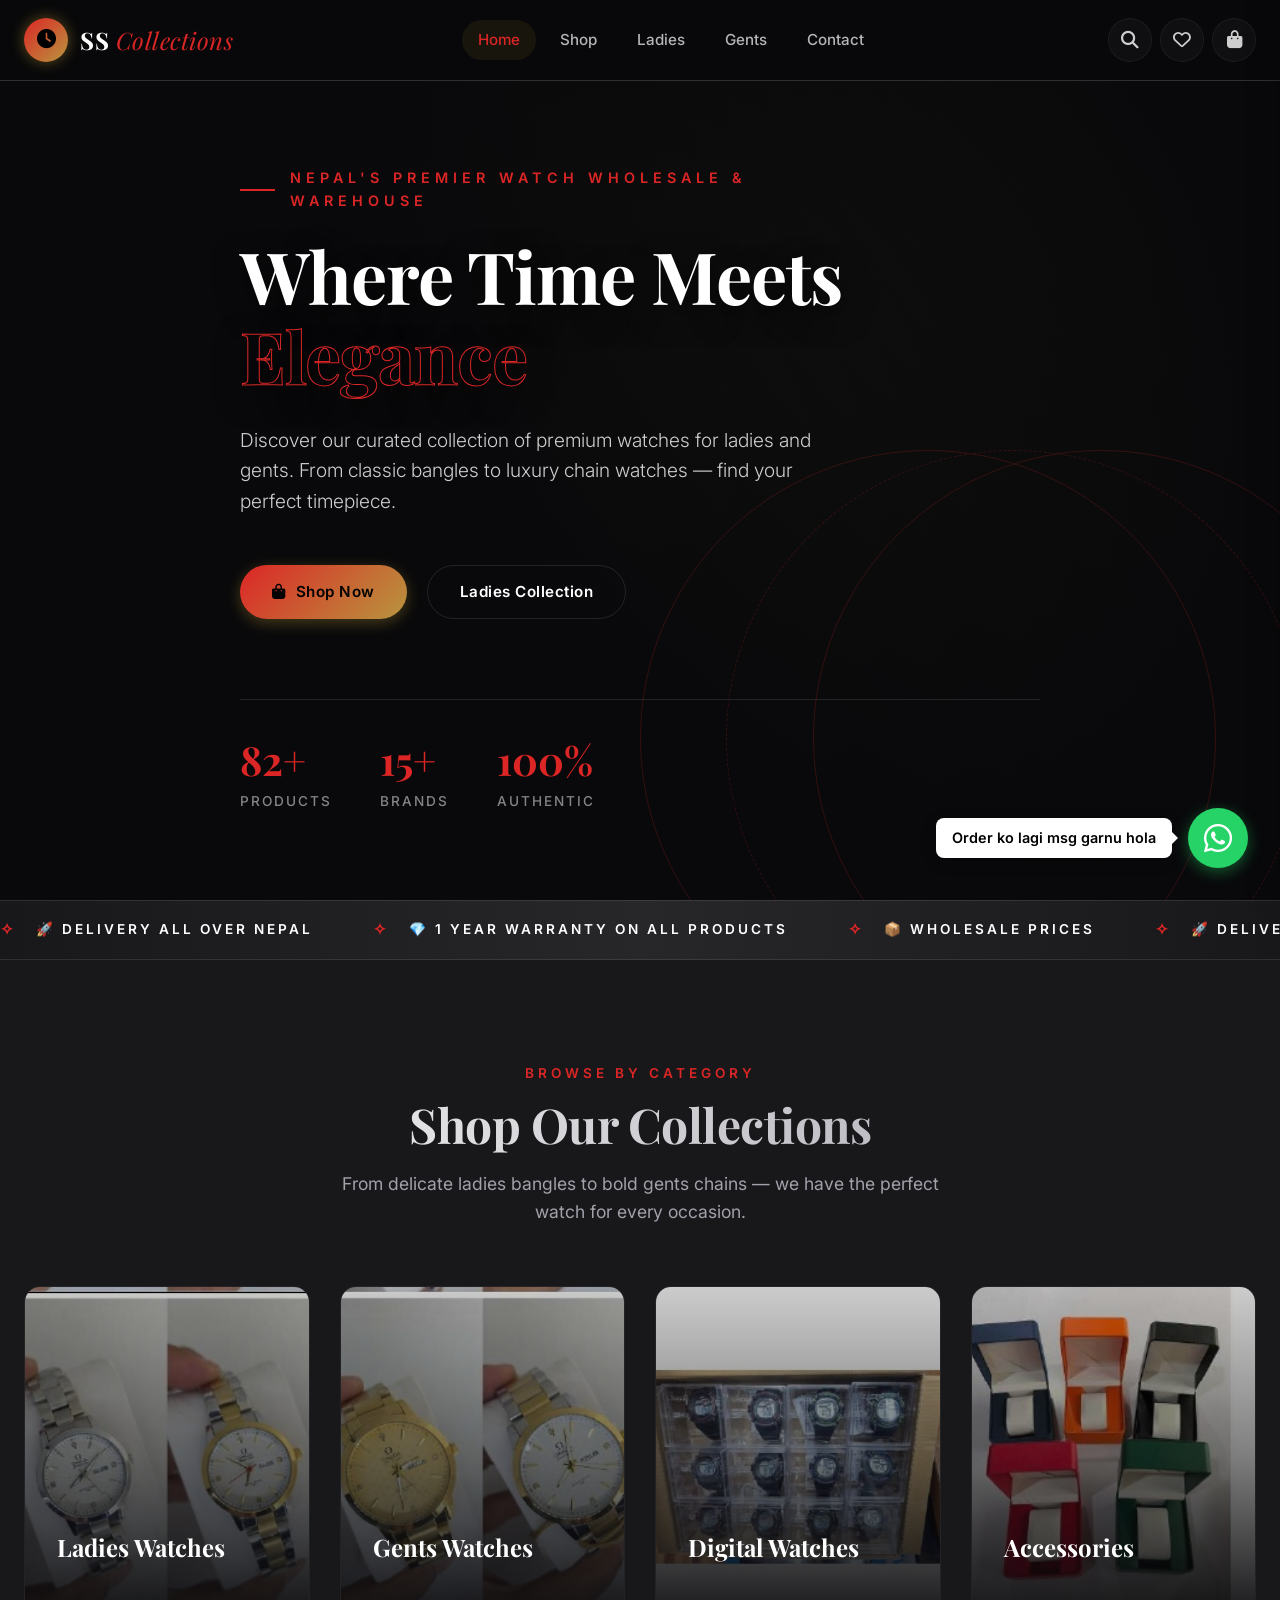
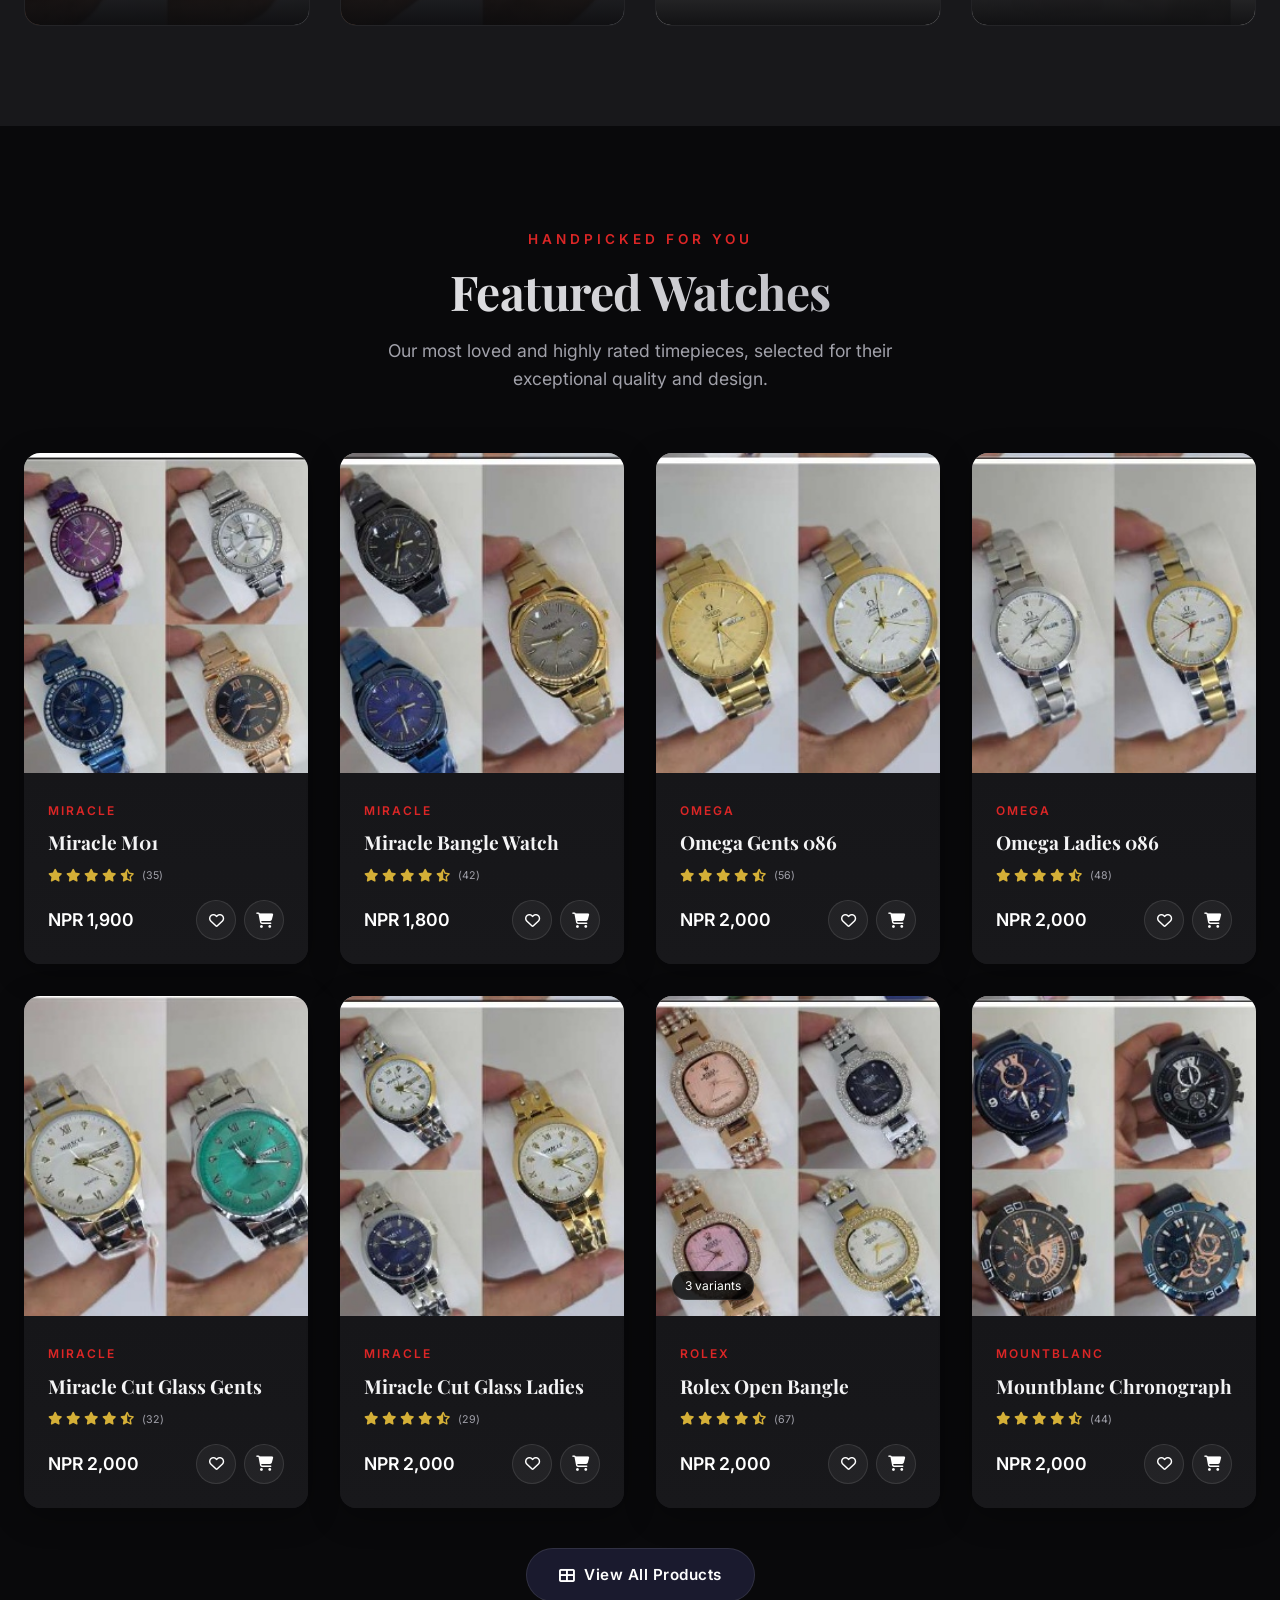
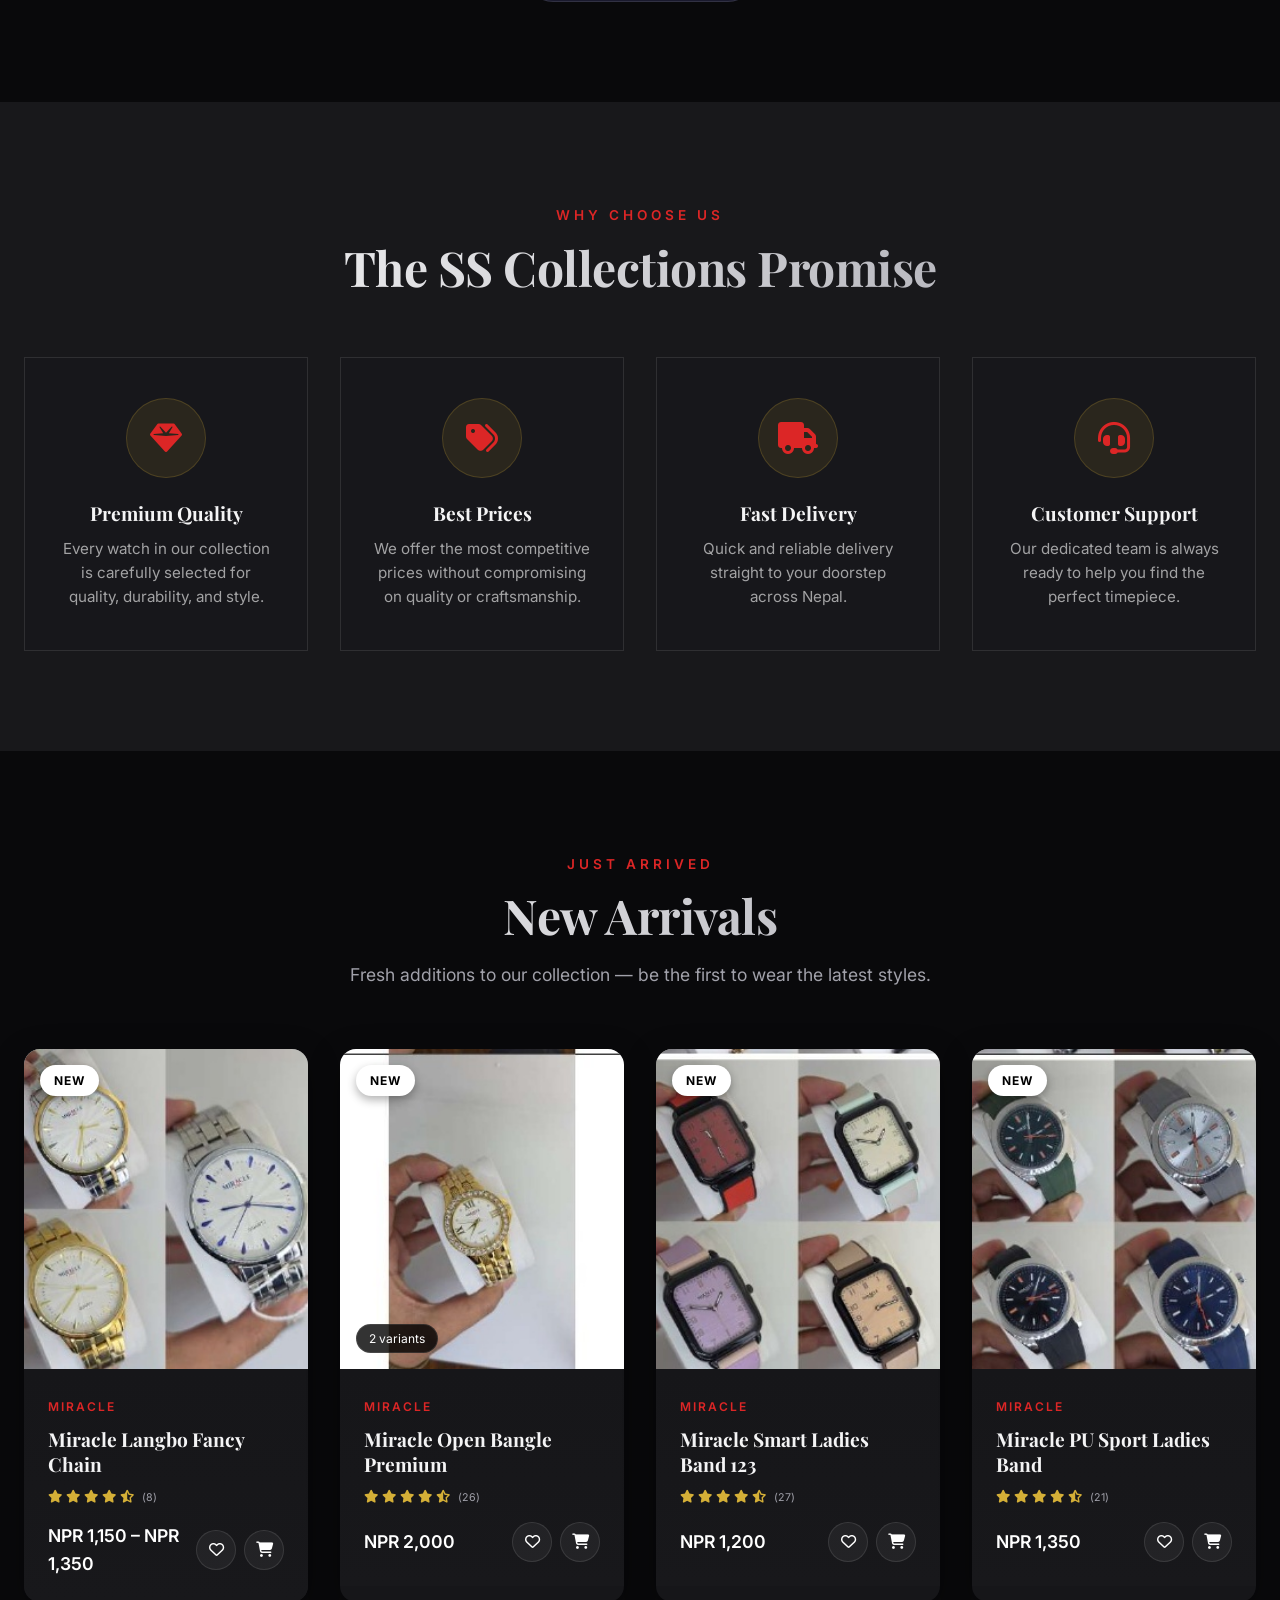
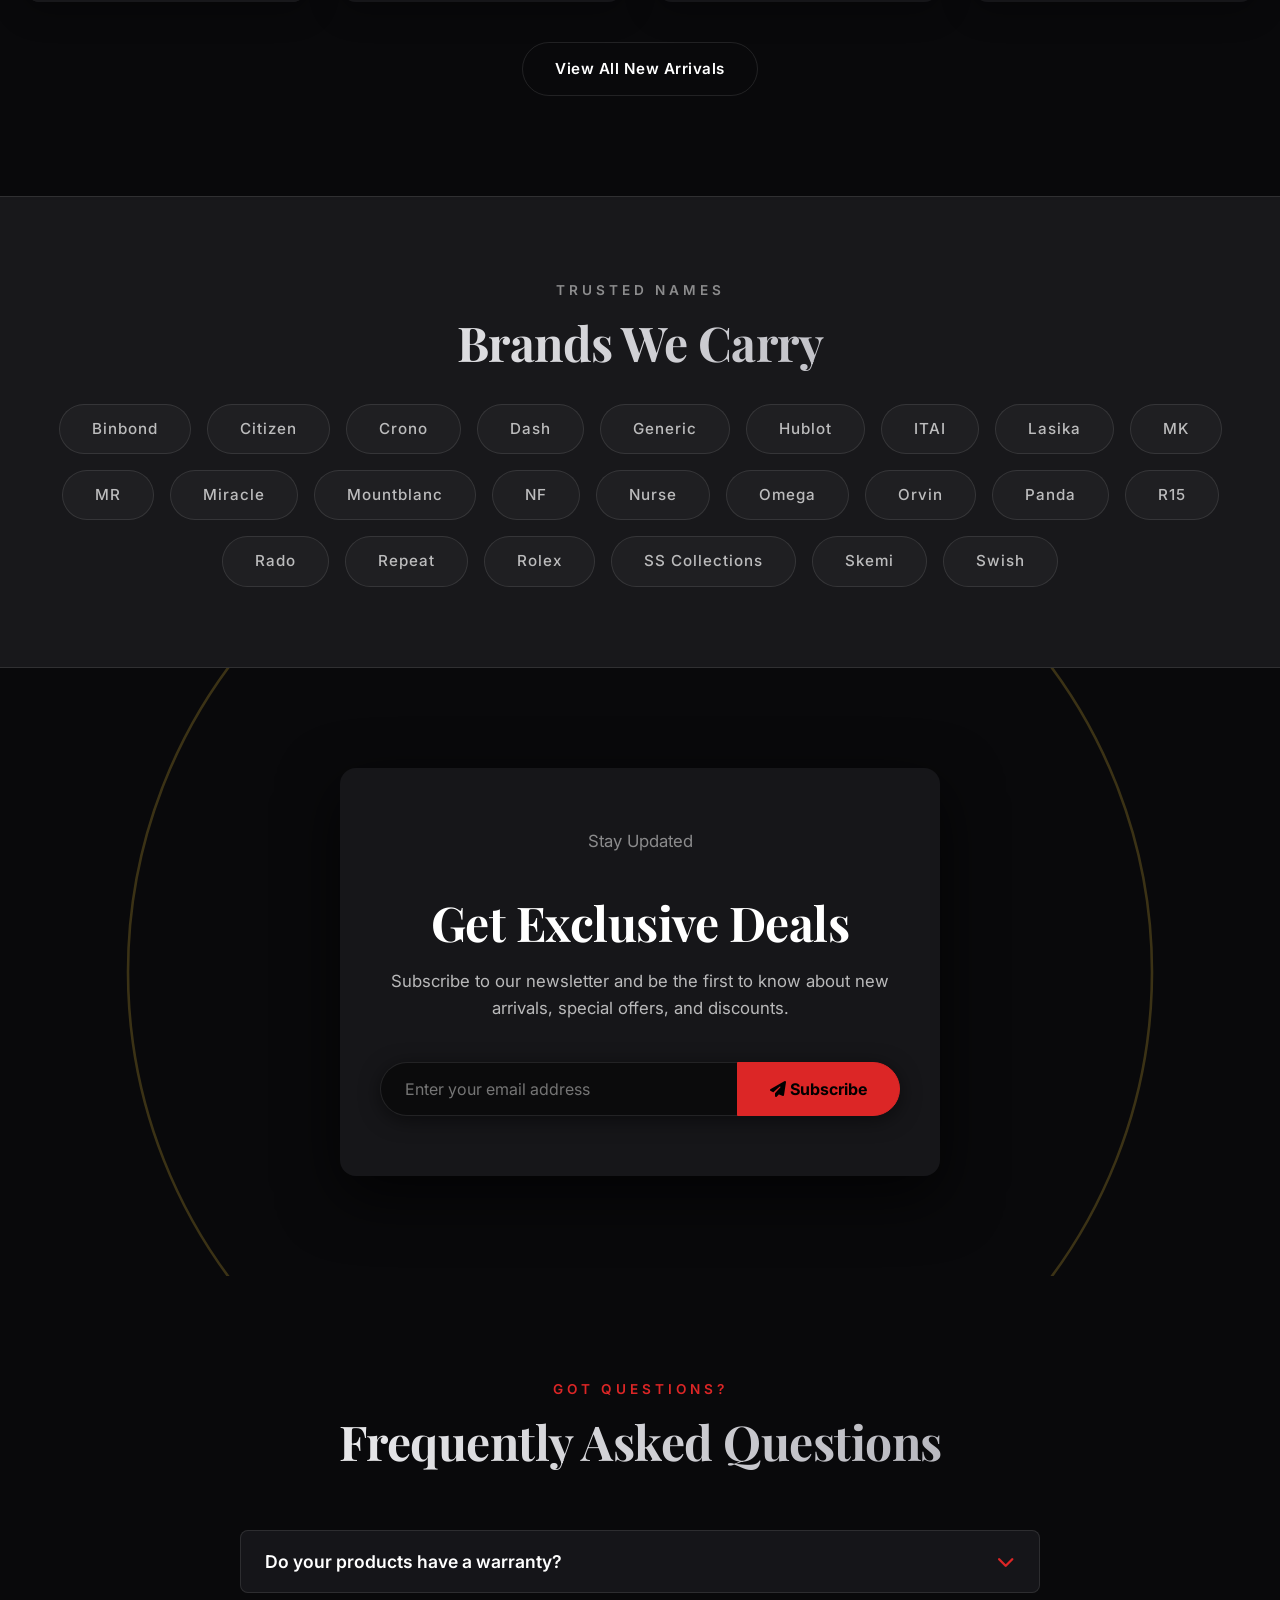
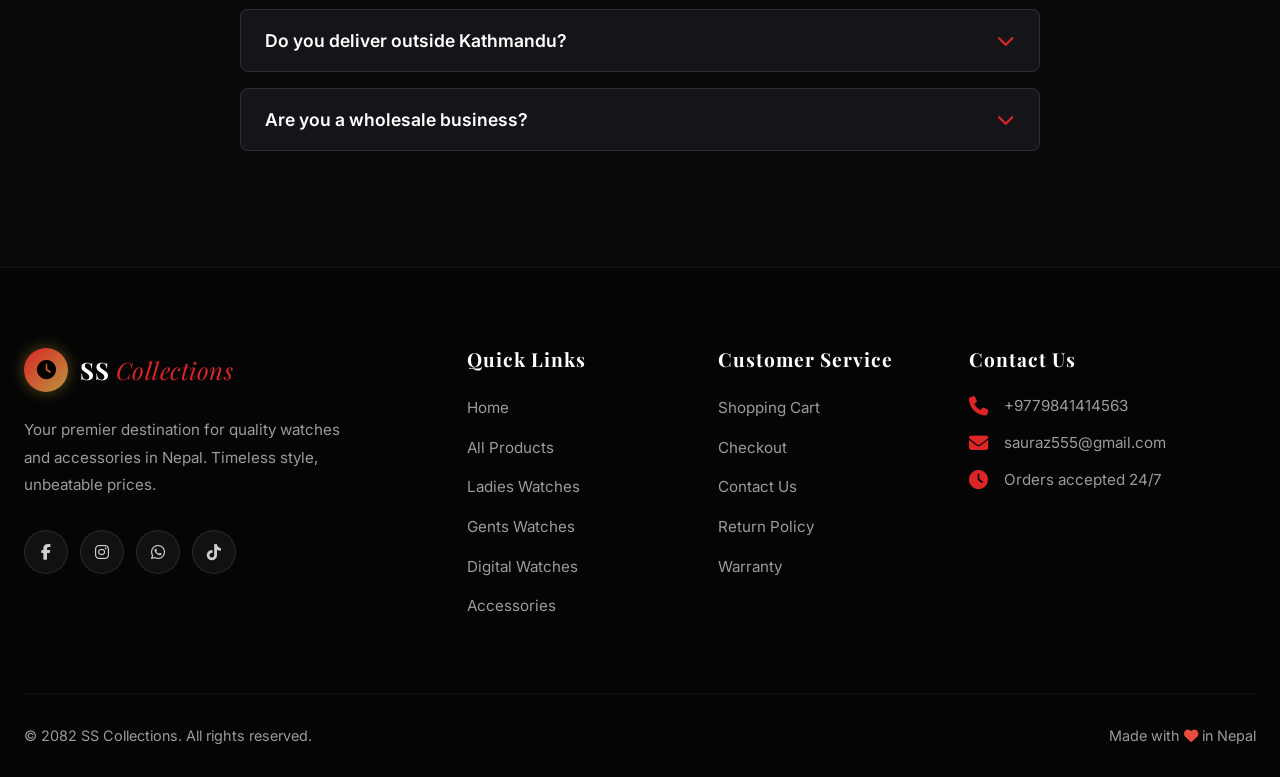
==== commit eed0f834: "feat: complete mobile-first UI overhaul with sticky bottom navigation and responsive cards" ====
--- a/website/index.html
+++ b/website/index.html
@@ -358,5 +358,27 @@
     <i class="fab fa-whatsapp"></i>
   </a>
 </div>
+
+<!-- MOBILE BOTTOM NAV -->
+<nav class="mobile-bottom-nav">
+  <a href="index.html" class="nav-item">
+    <i class="fas fa-home"></i>
+    <span>Home</span>
+  </a>
+  <a href="shop.html" class="nav-item">
+    <i class="fas fa-store"></i>
+    <span>Shop</span>
+  </a>
+  <a href="javascript:void(0)" class="nav-item" onclick="openCart()">
+    <i class="fas fa-shopping-bag"></i>
+    <span>Cart</span>
+    <span class="cart-badge-nav" style="display:none; position:absolute; top:-4px; right:10px; background:var(--primary); color:#fff; font-size:0.6rem; font-weight:bold; padding:2px 6px; border-radius:10px;">0</span>
+  </a>
+  <a href="https://wa.me/9779841414563" class="nav-item" target="_blank" rel="noopener noreferrer">
+    <i class="fab fa-whatsapp"></i>
+    <span>Chat</span>
+  </a>
+</nav>
+
 </body>
 </html>
--- a/website/css/style.css
+++ b/website/css/style.css
@@ -33,15 +33,15 @@
   --shadow-md: 0 12px 40px 0 rgba(0, 0, 0, 0.5);
   --shadow-lg: 0 20px 60px 0 rgba(0, 0, 0, 0.7);
   --transition: 0.3s cubic-bezier(0.4, 0, 0.2, 1);
-  --glass-bg: rgba(255, 255, 255, 0.03);
+  --glass-bg: rgba(24, 24, 27, 0.9);
   --glass-border: rgba(255, 255, 255, 0.05);
 }
 
 /* Glassmorphism utility */
 .glass {
   background: var(--glass-bg);
-  backdrop-filter: blur(12px);
-  -webkit-backdrop-filter: blur(12px);
+  /* removed backdrop-filter for performance */
+  -webkit-/* removed backdrop-filter for performance */
   border: 1px solid var(--glass-border);
 }
 
@@ -103,7 +103,7 @@
 .badge-stock.out { background: rgba(198, 40, 40, 0.15); color: #ef9a9a; }
 
 /* ===== HEADER ===== */
-.site-header { position: sticky; top: 0; z-index: 1000; background: var(--header); backdrop-filter: blur(16px); -webkit-backdrop-filter: blur(16px); border-bottom: 1px solid var(--border); transition: all var(--transition); }
+.site-header { position: sticky; top: 0; z-index: 1000; background: var(--header); /* removed backdrop-filter for performance */ -webkit-/* removed backdrop-filter for performance */ border-bottom: 1px solid var(--border); transition: all var(--transition); }
 .site-header.scrolled { box-shadow: var(--shadow); }
 .header-top { display: flex; align-items: center; justify-content: space-between; height: 80px; gap: 20px; }
 
@@ -182,7 +182,7 @@
 .category-card:hover .category-overlay h3 { color: var(--gold); transform: translateY(-5px); }
 .category-overlay p { color: rgba(255,255,255,0.6); font-size: 0.9rem; transform: translateY(20px); opacity: 0; transition: all 0.4s ease 0.1s; }
 .category-card:hover .category-overlay p { transform: translateY(0); opacity: 1; }
-.category-arrow { position: absolute; top: 24px; right: 24px; width: 44px; height: 44px; background: rgba(255,255,255,0.1); backdrop-filter: blur(10px); border-radius: 50%; display: flex; align-items: center; justify-content: center; color: #fff; font-size: 1rem; transition: all 0.4s; opacity: 0; transform: translate(-10px, 10px); }
+.category-arrow { position: absolute; top: 24px; right: 24px; width: 44px; height: 44px; background: rgba(255,255,255,0.1); /* removed backdrop-filter for performance */ border-radius: 50%; display: flex; align-items: center; justify-content: center; color: #fff; font-size: 1rem; transition: all 0.4s; opacity: 0; transform: translate(-10px, 10px); }
 .category-card:hover .category-arrow { opacity: 1; transform: translate(0, 0); background: var(--gold); color: #000; box-shadow: 0 0 20px rgba(212,175,55,0.5); }
 
 /* ===== PRODUCT CARDS ===== */
@@ -191,7 +191,7 @@
 .products-grid.list-view .product-card { display: grid; grid-template-columns: 240px 1fr; }
 .products-grid.list-view .card-img-wrap { height: 100%; min-height: 240px; }
 
-.product-card { background: var(--glass-bg); backdrop-filter: blur(16px); -webkit-backdrop-filter: blur(16px); border: 1px solid var(--border); border-radius: var(--radius); overflow: hidden; box-shadow: var(--shadow); transition: all 0.4s cubic-bezier(0.175, 0.885, 0.32, 1.275); position: relative; }
+.product-card { background: var(--glass-bg); /* removed backdrop-filter for performance */ -webkit-/* removed backdrop-filter for performance */ border: 1px solid var(--border); border-radius: var(--radius); overflow: hidden; box-shadow: var(--shadow); transition: all 0.4s cubic-bezier(0.175, 0.885, 0.32, 1.275); position: relative; }
 .product-card::before { content: ''; position: absolute; inset: 0; background: linear-gradient(135deg, rgba(255,255,255,0.1) 0%, transparent 100%); opacity: 0; transition: opacity 0.4s; pointer-events: none; z-index: 2; }
 .product-card:hover { transform: translateY(-10px); box-shadow: var(--shadow-lg); border-color: rgba(212,175,55,0.3); }
 .product-card:hover::before { opacity: 1; }
@@ -201,9 +201,9 @@
 .product-card:hover .card-img-wrap img { transform: scale(1.08); }
 .img-placeholder { width: 100%; height: 100%; display: flex; align-items: center; justify-content: center; background: var(--bg2); color: var(--muted); font-size: 3rem; }
 
-.card-overlay { position: absolute; inset: 0; background: rgba(9,9,11,0.6); display: flex; align-items: center; justify-content: center; opacity: 0; transition: opacity 0.3s; backdrop-filter: blur(4px); }
+.card-overlay { position: absolute; inset: 0; background: rgba(9,9,11,0.6); display: flex; align-items: center; justify-content: center; opacity: 0; transition: opacity 0.3s; /* removed backdrop-filter for performance */ }
 .product-card:hover .card-overlay { opacity: 1; }
-.btn-quickview { background: rgba(255,255,255,0.1); backdrop-filter: blur(10px); border: 1px solid rgba(255,255,255,0.2); color: #fff; padding: 12px 24px; border-radius: 30px; font-size: 0.9rem; font-weight: 600; display: flex; align-items: center; gap: 8px; transition: all 0.3s; transform: translateY(20px); }
+.btn-quickview { background: rgba(255,255,255,0.1); /* removed backdrop-filter for performance */ border: 1px solid rgba(255,255,255,0.2); color: #fff; padding: 12px 24px; border-radius: 30px; font-size: 0.9rem; font-weight: 600; display: flex; align-items: center; gap: 8px; transition: all 0.3s; transform: translateY(20px); }
 .product-card:hover .btn-quickview { transform: translateY(0); }
 .btn-quickview:hover { background: var(--gold); color: #000; border-color: var(--gold); }
 
@@ -226,7 +226,7 @@
 
 /* ===== WHY US ===== */
 .features-grid { display: grid; grid-template-columns: repeat(auto-fit, minmax(260px, 1fr)); gap: 32px; }
-.feature-card { text-align: center; padding: 40px 32px; background: var(--glass-bg); backdrop-filter: blur(16px); -webkit-backdrop-filter: blur(16px); border-radius: var(--radius); border: 1px solid var(--border); transition: all 0.4s; position: relative; overflow: hidden; }
+.feature-card { text-align: center; padding: 40px 32px; background: var(--glass-bg); /* removed backdrop-filter for performance */ -webkit-/* removed backdrop-filter for performance */ border-radius: var(--radius); border: 1px solid var(--border); transition: all 0.4s; position: relative; overflow: hidden; }
 .feature-card::before { content:''; position:absolute; inset:0; background: radial-gradient(circle at center, rgba(212,175,55,0.1) 0%, transparent 70%); opacity:0; transition:opacity 0.4s; }
 .feature-card:hover { transform: translateY(-5px); border-color: rgba(212,175,55,0.3); box-shadow: var(--shadow-md); }
 .feature-card:hover::before { opacity:1; }
@@ -246,7 +246,7 @@
 /* ===== NEWSLETTER ===== */
 .newsletter { position: relative; padding: 100px 0; overflow: hidden; }
 .newsletter::before { content:''; position:absolute; inset:0; background: url('data:image/svg+xml;utf8,<svg viewBox="0 0 100 100" xmlns="http://www.w3.org/2000/svg"><rect width="100" height="100" fill="%2309090b"/><circle cx="50" cy="50" r="40" fill="none" stroke="%23d4af37" stroke-width="0.2" opacity="0.5"/></svg>') center/cover; opacity: 0.5; z-index: -1; }
-.newsletter-inner { max-width: 600px; margin: 0 auto; text-align: center; background: var(--glass-bg); backdrop-filter: blur(20px); -webkit-backdrop-filter: blur(20px); border: 1px solid var(--border); padding: 60px 40px; border-radius: var(--radius); box-shadow: var(--shadow-lg); }
+.newsletter-inner { max-width: 600px; margin: 0 auto; text-align: center; background: var(--glass-bg); /* removed backdrop-filter for performance */ -webkit-/* removed backdrop-filter for performance */ border: 1px solid var(--border); padding: 60px 40px; border-radius: var(--radius); box-shadow: var(--shadow-lg); }
 .newsletter h2 { color: #fff; margin-bottom: 16px; }
 .newsletter p { color: rgba(255,255,255,0.7); margin-bottom: 40px; font-size: 1.05rem; }
 .newsletter-form { display: flex; gap: 0; box-shadow: 0 4px 20px rgba(0,0,0,0.5); border-radius: 30px; }
@@ -274,9 +274,9 @@
 .footer-bottom { border-top: 1px solid rgba(255,255,255,0.05); padding: 30px 0; display: flex; align-items: center; justify-content: space-between; font-size: 0.9rem; flex-wrap: wrap; gap: 16px; }
 
 /* ===== CART DRAWER ===== */
-.cart-drawer { position: fixed; top: 0; right: -480px; width: 460px; max-width: 100vw; height: 100vh; background: rgba(15,15,18,0.95); backdrop-filter: blur(20px); -webkit-backdrop-filter: blur(20px); border-left: 1px solid var(--border); z-index: 2000; display: flex; flex-direction: column; box-shadow: -10px 0 30px rgba(0,0,0,0.5); transition: right 0.4s cubic-bezier(0.4, 0, 0.2, 1); }
+.cart-drawer { position: fixed; top: 0; right: -480px; width: 460px; max-width: 100vw; height: 100vh; background: rgba(15,15,18,0.95); /* removed backdrop-filter for performance */ -webkit-/* removed backdrop-filter for performance */ border-left: 1px solid var(--border); z-index: 2000; display: flex; flex-direction: column; box-shadow: -10px 0 30px rgba(0,0,0,0.5); transition: right 0.4s cubic-bezier(0.4, 0, 0.2, 1); }
 .cart-drawer.open { right: 0; }
-.cart-overlay { position: fixed; inset: 0; background: rgba(0,0,0,0.7); backdrop-filter: blur(5px); z-index: 1999; opacity: 0; pointer-events: none; transition: opacity 0.4s; }
+.cart-overlay { position: fixed; inset: 0; background: rgba(0,0,0,0.7); /* removed backdrop-filter for performance */ z-index: 1999; opacity: 0; pointer-events: none; transition: opacity 0.4s; }
 .cart-overlay.open { opacity: 1; pointer-events: all; }
 .cart-drawer-header { display: flex; align-items: center; justify-content: space-between; padding: 24px 32px; border-bottom: 1px solid var(--border); }
 .cart-drawer-header h3 { font-size: 1.2rem; font-family: 'Playfair Display', serif; display: flex; align-items: center; gap: 12px; }
@@ -313,15 +313,15 @@
 /* ===== MODAL ===== */
 .modal { position: fixed; inset: 0; z-index: 3000; display: flex; align-items: center; justify-content: center; padding: 24px; opacity: 0; pointer-events: none; transition: opacity 0.4s; }
 .modal.open { opacity: 1; pointer-events: all; }
-.modal-overlay { position: absolute; inset: 0; background: rgba(0,0,0,0.8); backdrop-filter: blur(8px); }
+.modal-overlay { position: absolute; inset: 0; background: rgba(0,0,0,0.8); /* removed backdrop-filter for performance */ }
 .modal-content { position: relative; z-index: 1; background: var(--bg); border: 1px solid var(--border); border-radius: var(--radius); max-width: 1000px; width: 100%; max-height: 90vh; overflow-y: auto; box-shadow: 0 20px 60px rgba(0,0,0,0.8); display: flex; flex-direction: column; }
-.modal-close { position: absolute; top: 20px; right: 20px; z-index: 10; width: 44px; height: 44px; background: rgba(0,0,0,0.5); border: 1px solid rgba(255,255,255,0.1); border-radius: 50%; display: flex; align-items: center; justify-content: center; color: #fff; transition: all 0.3s; backdrop-filter: blur(4px); }
+.modal-close { position: absolute; top: 20px; right: 20px; z-index: 10; width: 44px; height: 44px; background: rgba(0,0,0,0.5); border: 1px solid rgba(255,255,255,0.1); border-radius: 50%; display: flex; align-items: center; justify-content: center; color: #fff; transition: all 0.3s; /* removed backdrop-filter for performance */ }
 .modal-close:hover { background: #ef4444; border-color: #ef4444; transform: rotate(90deg); }
 .modal-body { display: grid; grid-template-columns: 1fr 1fr; }
 .modal-gallery { padding: 32px; background: rgba(255,255,255,0.02); display: flex; flex-direction: column; gap: 16px; }
 .modal-img-wrap { position: relative; border-radius: var(--radius-sm); overflow: hidden; height: 400px; background: #fff; display: flex; align-items: center; justify-content: center; }
 .modal-img-wrap img { width: 100%; height: 100%; object-fit: contain; mix-blend-mode: multiply; }
-.modal-img-prev, .modal-img-next { position: absolute; top: 50%; transform: translateY(-50%); width: 44px; height: 44px; background: rgba(0,0,0,0.5); border: 1px solid rgba(255,255,255,0.2); color: #fff; border-radius: 50%; display: flex; align-items: center; justify-content: center; font-size: 1rem; transition: all 0.3s; backdrop-filter: blur(4px); }
+.modal-img-prev, .modal-img-next { position: absolute; top: 50%; transform: translateY(-50%); width: 44px; height: 44px; background: rgba(0,0,0,0.5); border: 1px solid rgba(255,255,255,0.2); color: #fff; border-radius: 50%; display: flex; align-items: center; justify-content: center; font-size: 1rem; transition: all 0.3s; /* removed backdrop-filter for performance */ }
 .modal-img-prev:hover, .modal-img-next:hover { background: var(--gold); border-color: var(--gold); color: #000; }
 .modal-img-prev { left: 16px; }
 .modal-img-next { right: 16px; }
@@ -349,7 +349,7 @@
 .breadcrumb i { font-size: 0.7rem; color: rgba(255,255,255,0.3); }
 
 .shop-layout { display: grid; grid-template-columns: 280px 1fr; gap: 48px; padding: 60px 0 100px; align-items: start; }
-.shop-sidebar { background: var(--glass-bg); backdrop-filter: blur(12px); border-radius: var(--radius); border: 1px solid var(--border); padding: 32px; position: sticky; top: 100px; max-height: calc(100vh - 120px); overflow-y: auto; }
+.shop-sidebar { background: var(--glass-bg); /* removed backdrop-filter for performance */ border-radius: var(--radius); border: 1px solid var(--border); padding: 32px; position: sticky; top: 100px; max-height: calc(100vh - 120px); overflow-y: auto; }
 .sidebar-header { display: flex; align-items: center; justify-content: space-between; margin-bottom: 32px; }
 .sidebar-header h3 { font-size: 1.2rem; font-family: 'Playfair Display', serif; }
 .clear-btn { font-size: 0.85rem; color: var(--gold); font-weight: 600; transition: color 0.3s; }
@@ -388,7 +388,7 @@
 .shop-search-bar input { border: none; outline: none; font-size: 0.95rem; background: none; flex: 1; color: #fff; }
 .shop-search-bar i { color: rgba(255,255,255,0.5); font-size: 1rem; }
 .filter-toggle-btn { display: none; align-items: center; gap: 10px; padding: 10px 24px; border: 1px solid var(--border); border-radius: 30px; font-size: 0.95rem; font-weight: 600; background: rgba(0,0,0,0.5); color: #fff; }
-#filterOverlay { display: none; position: fixed; inset: 0; background: rgba(0,0,0,0.7); backdrop-filter: blur(5px); z-index: 900; }
+#filterOverlay { display: none; position: fixed; inset: 0; background: rgba(0,0,0,0.7); /* removed backdrop-filter for performance */ z-index: 900; }
 #filterOverlay.show { display: block; }
 .no-results { grid-column: 1/-1; text-align: center; padding: 100px 24px; background: rgba(255,255,255,0.02); border-radius: var(--radius); border: 1px dashed rgba(255,255,255,0.1); }
 .no-results i { font-size: 4rem; color: rgba(255,255,255,0.1); margin-bottom: 24px; }
@@ -401,7 +401,7 @@
 .page-hero h1 { color: #fff; font-size: 2.5rem; margin-bottom: 16px; }
 .cart-page { padding: 60px 0 100px; }
 .cart-page-layout { display: grid; grid-template-columns: 1fr 400px; gap: 40px; align-items: start; }
-.cart-table-wrap { background: var(--glass-bg); backdrop-filter: blur(12px); border-radius: var(--radius); border: 1px solid var(--border); overflow: hidden; }
+.cart-table-wrap { background: var(--glass-bg); /* removed backdrop-filter for performance */ border-radius: var(--radius); border: 1px solid var(--border); overflow: hidden; }
 .cart-table { width: 100%; border-collapse: collapse; }
 .cart-table th { background: rgba(0,0,0,0.4); padding: 20px 24px; text-align: left; font-size: 0.85rem; text-transform: uppercase; letter-spacing: 1px; color: rgba(255,255,255,0.5); font-weight: 600; border-bottom: 1px solid var(--border); }
 .cart-table td { padding: 24px; border-bottom: 1px solid rgba(255,255,255,0.05); vertical-align: middle; }
@@ -419,7 +419,7 @@
 .cart-empty-page h3 { margin-bottom: 16px; font-size: 1.8rem; }
 .cart-empty-page p { color: rgba(255,255,255,0.5); margin-bottom: 32px; font-size: 1.1rem; }
 .cart-actions { display: flex; justify-content: space-between; padding: 24px; background: rgba(0,0,0,0.2); }
-.order-summary { background: var(--glass-bg); backdrop-filter: blur(12px); border-radius: var(--radius); border: 1px solid var(--border); padding: 32px; position: sticky; top: 100px; }
+.order-summary { background: var(--glass-bg); /* removed backdrop-filter for performance */ border-radius: var(--radius); border: 1px solid var(--border); padding: 32px; position: sticky; top: 100px; }
 .order-summary h3 { font-size: 1.3rem; margin-bottom: 24px; padding-bottom: 16px; border-bottom: 1px solid rgba(255,255,255,0.1); }
 .summary-row { display: flex; justify-content: space-between; font-size: 1rem; margin-bottom: 16px; color: rgba(255,255,255,0.8); }
 .summary-row.total { font-weight: 700; font-size: 1.3rem; border-top: 1px solid rgba(255,255,255,0.1); padding-top: 20px; margin-top: 8px; color: #fff; }
@@ -433,7 +433,7 @@
 /* ===== CHECKOUT ===== */
 .checkout-page { padding: 60px 0 100px; }
 .checkout-layout { display: grid; grid-template-columns: 1fr 420px; gap: 40px; align-items: start; }
-.checkout-form-section { background: var(--glass-bg); backdrop-filter: blur(12px); border-radius: var(--radius); border: 1px solid var(--border); padding: 40px; }
+.checkout-form-section { background: var(--glass-bg); /* removed backdrop-filter for performance */ border-radius: var(--radius); border: 1px solid var(--border); padding: 40px; }
 .checkout-form-section h3 { font-size: 1.3rem; margin-bottom: 32px; padding-bottom: 16px; border-bottom: 1px solid rgba(255,255,255,0.1); display: flex; align-items: center; gap: 12px; }
 .form-row { display: grid; grid-template-columns: 1fr 1fr; gap: 20px; }
 .form-group { margin-bottom: 24px; position: relative; }
@@ -451,7 +451,7 @@
 .payment-option-info span { font-size: 0.85rem; color: rgba(255,255,255,0.5); }
 .place-order-btn { width: 100%; padding: 18px; background: linear-gradient(135deg, var(--gold), #b8963e); color: #000; border-radius: 30px; font-size: 1.1rem; font-weight: 700; transition: all 0.3s; margin-top: 16px; border: none; box-shadow: 0 5px 20px rgba(212,175,55,0.3); letter-spacing: 1px; }
 .place-order-btn:hover { transform: translateY(-2px); box-shadow: 0 8px 25px rgba(212,175,55,0.5); }
-.checkout-order-summary { background: var(--glass-bg); backdrop-filter: blur(12px); border-radius: var(--radius); border: 1px solid var(--border); padding: 32px; position: sticky; top: 100px; }
+.checkout-order-summary { background: var(--glass-bg); /* removed backdrop-filter for performance */ border-radius: var(--radius); border: 1px solid var(--border); padding: 32px; position: sticky; top: 100px; }
 .checkout-item { display: flex; gap: 16px; margin-bottom: 20px; padding-bottom: 20px; border-bottom: 1px solid rgba(255,255,255,0.05); }
 .checkout-item img { width: 70px; height: 70px; object-fit: cover; border-radius: var(--radius-sm); background: #fff; }
 .checkout-item-info { flex: 1; display: flex; flex-direction: column; justify-content: center; }
@@ -472,7 +472,7 @@
 .contact-info-item:hover .contact-info-icon i { color: #000; }
 .contact-info-item h4 { color: rgba(255,255,255,0.5); font-size: 0.85rem; font-weight: 600; text-transform: uppercase; letter-spacing: 1px; margin-bottom: 8px; }
 .contact-info-item p { color: #fff; font-size: 1.05rem; }
-.contact-form-card { background: var(--glass-bg); backdrop-filter: blur(12px); border-radius: var(--radius); border: 1px solid var(--border); padding: 48px; }
+.contact-form-card { background: var(--glass-bg); /* removed backdrop-filter for performance */ border-radius: var(--radius); border: 1px solid var(--border); padding: 48px; }
 .contact-form-card h2 { margin-bottom: 12px; }
 .contact-form-card > p { color: rgba(255,255,255,0.6); margin-bottom: 32px; font-size: 1.05rem; }
 .submit-btn { width: 100%; padding: 16px; background: var(--gold); color: #000; border-radius: 30px; font-size: 1.05rem; font-weight: 700; transition: all 0.3s; border: none; margin-top: 10px; }
@@ -480,7 +480,7 @@
 
 /* ===== TOAST ===== */
 #toastContainer { position: fixed; bottom: 32px; right: 32px; z-index: 9999; display: flex; flex-direction: column; gap: 12px; pointer-events: none; }
-.toast { display: flex; align-items: center; gap: 12px; padding: 16px 24px; background: rgba(24,24,27,0.95); backdrop-filter: blur(10px); border: 1px solid rgba(255,255,255,0.1); border-radius: var(--radius-sm); box-shadow: 0 10px 30px rgba(0,0,0,0.5); font-size: 0.95rem; font-weight: 500; transform: translateX(120%); transition: transform 0.4s cubic-bezier(0.175, 0.885, 0.32, 1.275); color: #fff; pointer-events: all; }
+.toast { display: flex; align-items: center; gap: 12px; padding: 16px 24px; background: rgba(24,24,27,0.95); /* removed backdrop-filter for performance */ border: 1px solid rgba(255,255,255,0.1); border-radius: var(--radius-sm); box-shadow: 0 10px 30px rgba(0,0,0,0.5); font-size: 0.95rem; font-weight: 500; transform: translateX(120%); transition: transform 0.4s cubic-bezier(0.175, 0.885, 0.32, 1.275); color: #fff; pointer-events: all; }
 .toast.show { transform: translateX(0); }
 .toast-success { border-left: 4px solid #10b981; }
 .toast-success i { color: #10b981; }
@@ -489,7 +489,7 @@
 .toast i { font-size: 1.2rem; flex-shrink: 0; }
 
 /* ===== BACK TO TOP ===== */
-#backToTop { position: fixed; bottom: 32px; left: 32px; width: 50px; height: 50px; background: rgba(212,175,55,0.1); backdrop-filter: blur(5px); border: 1px solid var(--gold); color: var(--gold); border-radius: 50%; display: flex; align-items: center; justify-content: center; box-shadow: 0 5px 15px rgba(0,0,0,0.3); opacity: 0; pointer-events: none; transition: all 0.3s; z-index: 500; font-size: 1.2rem; }
+#backToTop { position: fixed; bottom: 32px; left: 32px; width: 50px; height: 50px; background: rgba(212,175,55,0.1); /* removed backdrop-filter for performance */ border: 1px solid var(--gold); color: var(--gold); border-radius: 50%; display: flex; align-items: center; justify-content: center; box-shadow: 0 5px 15px rgba(0,0,0,0.3); opacity: 0; pointer-events: none; transition: all 0.3s; z-index: 500; font-size: 1.2rem; }
 #backToTop.show { opacity: 1; pointer-events: all; }
 #backToTop:hover { background: var(--gold); color: #000; transform: translateY(-5px); }
 
@@ -526,7 +526,7 @@
 }
 
 @media (max-width: 768px) {
-  .nav-menu { position: fixed; top: 80px; left: 0; right: 0; background: rgba(9,9,11,0.95); backdrop-filter: blur(16px); flex-direction: column; padding: 24px; gap: 8px; transform: translateY(-120%); transition: transform 0.4s cubic-bezier(0.4, 0, 0.2, 1); z-index: 999; border-bottom: 1px solid var(--border); box-shadow: 0 10px 30px rgba(0,0,0,0.5); }
+  .nav-menu { position: fixed; top: 80px; left: 0; right: 0; background: rgba(9,9,11,0.95); /* removed backdrop-filter for performance */ flex-direction: column; padding: 24px; gap: 8px; transform: translateY(-120%); transition: transform 0.4s cubic-bezier(0.4, 0, 0.2, 1); z-index: 999; border-bottom: 1px solid var(--border); box-shadow: 0 10px 30px rgba(0,0,0,0.5); }
   .nav-menu.open { transform: translateY(0); }
   .nav-menu a { width: 100%; padding: 14px 20px; text-align: center; font-size: 1.1rem; }
   .hamburger { display: flex; }
@@ -678,3 +678,120 @@
   .faq-answer { padding: 0 16px; font-size: 0.9rem; }
   .faq-item.active .faq-answer { padding: 0 16px 16px; }
 }
+
+/* ===== PERFORMANCE & RESPONSIVE FIXES ===== */
+@media (max-width: 540px) {
+  /* Prevent horizontal scroll and reflow lag */
+  .categories-grid {
+    grid-template-columns: 1fr;
+  }
+  .products-grid {
+    grid-template-columns: repeat(2, 1fr);
+    gap: 12px;
+  }
+  /* Remove animations that cause battery drain and lag on mobile */
+  .whatsapp-float {
+    animation: none;
+    box-shadow: 0 4px 10px rgba(37, 211, 102, 0.4);
+  }
+  .hero-decor-circle {
+    animation: none;
+    display: none; /* Hide complex rotating SVGs on mobile */
+  }
+}
+
+/* ADDITIONAL MOBILE TWEAKS */
+@media (max-width: 540px) {
+  .products-grid {
+    display: grid !important;
+    grid-template-columns: repeat(2, 1fr) !important;
+    gap: 12px !important;
+  }
+  .card-img-wrap {
+    height: 160px !important;
+  }
+  .product-card {
+    min-width: 0; /* Prevent flex/grid overflow */
+  }
+  .card-body {
+    padding: 12px !important;
+  }
+  .card-name {
+    font-size: 0.95rem !important;
+  }
+}
+
+/* ===== MOBILE NATIVE APP OVERHAUL ===== */
+.mobile-bottom-nav { display: none; }
+
+@media (max-width: 768px) {
+  /* Bottom Navigation Bar */
+  .mobile-bottom-nav {
+    display: flex;
+    position: fixed;
+    bottom: 0;
+    left: 0;
+    right: 0;
+    background: rgba(15,15,18,0.98);
+    border-top: 1px solid var(--border);
+    z-index: 2000;
+    justify-content: space-around;
+    padding: 12px 0 calc(12px + env(safe-area-inset-bottom));
+  }
+  .nav-item {
+    display: flex;
+    flex-direction: column;
+    align-items: center;
+    color: var(--muted);
+    font-size: 0.75rem;
+    gap: 6px;
+    text-decoration: none;
+    position: relative;
+    width: 25%;
+  }
+  .nav-item i { font-size: 1.25rem; }
+  .nav-item.active, .nav-item:active { color: var(--gold); }
+  
+  /* Hide the old floating whatsapp wrapper because bottom nav has Chat */
+  .whatsapp-wrapper { display: none !important; }
+  
+  body { padding-bottom: 65px; /* Space for bottom nav */ }
+}
+
+@media (max-width: 540px) {
+  /* Fix Product Cards Overlapping */
+  .product-card {
+    display: flex;
+    flex-direction: column;
+  }
+  .card-footer {
+    flex-direction: column;
+    align-items: flex-start;
+    gap: 12px;
+  }
+  .card-actions {
+    width: 100%;
+    display: flex;
+    justify-content: space-between;
+    gap: 8px;
+  }
+  /* Convert circles to pill buttons so they fit better */
+  .card-actions .btn-wish, .card-actions .btn-cart {
+    width: 48%;
+    border-radius: 6px;
+    height: 36px;
+    font-size: 0.85rem;
+  }
+  .card-actions .btn-wish::after { content: " Save"; font-size: 0.8rem; margin-left: 4px; }
+  .card-actions .btn-cart::after { content: " Add"; font-size: 0.8rem; margin-left: 4px; }
+  
+  /* Compress excessive vertical padding */
+  .section { padding: 30px 0; }
+  .hero { min-height: auto; padding: 60px 0 40px; }
+  
+  /* Give hero a cool mobile background since decor is hidden */
+  .hero-bg {
+    background: radial-gradient(circle at center, rgba(225, 29, 72, 0.15) 0%, transparent 60%);
+    opacity: 1 !important;
+  }
+}
